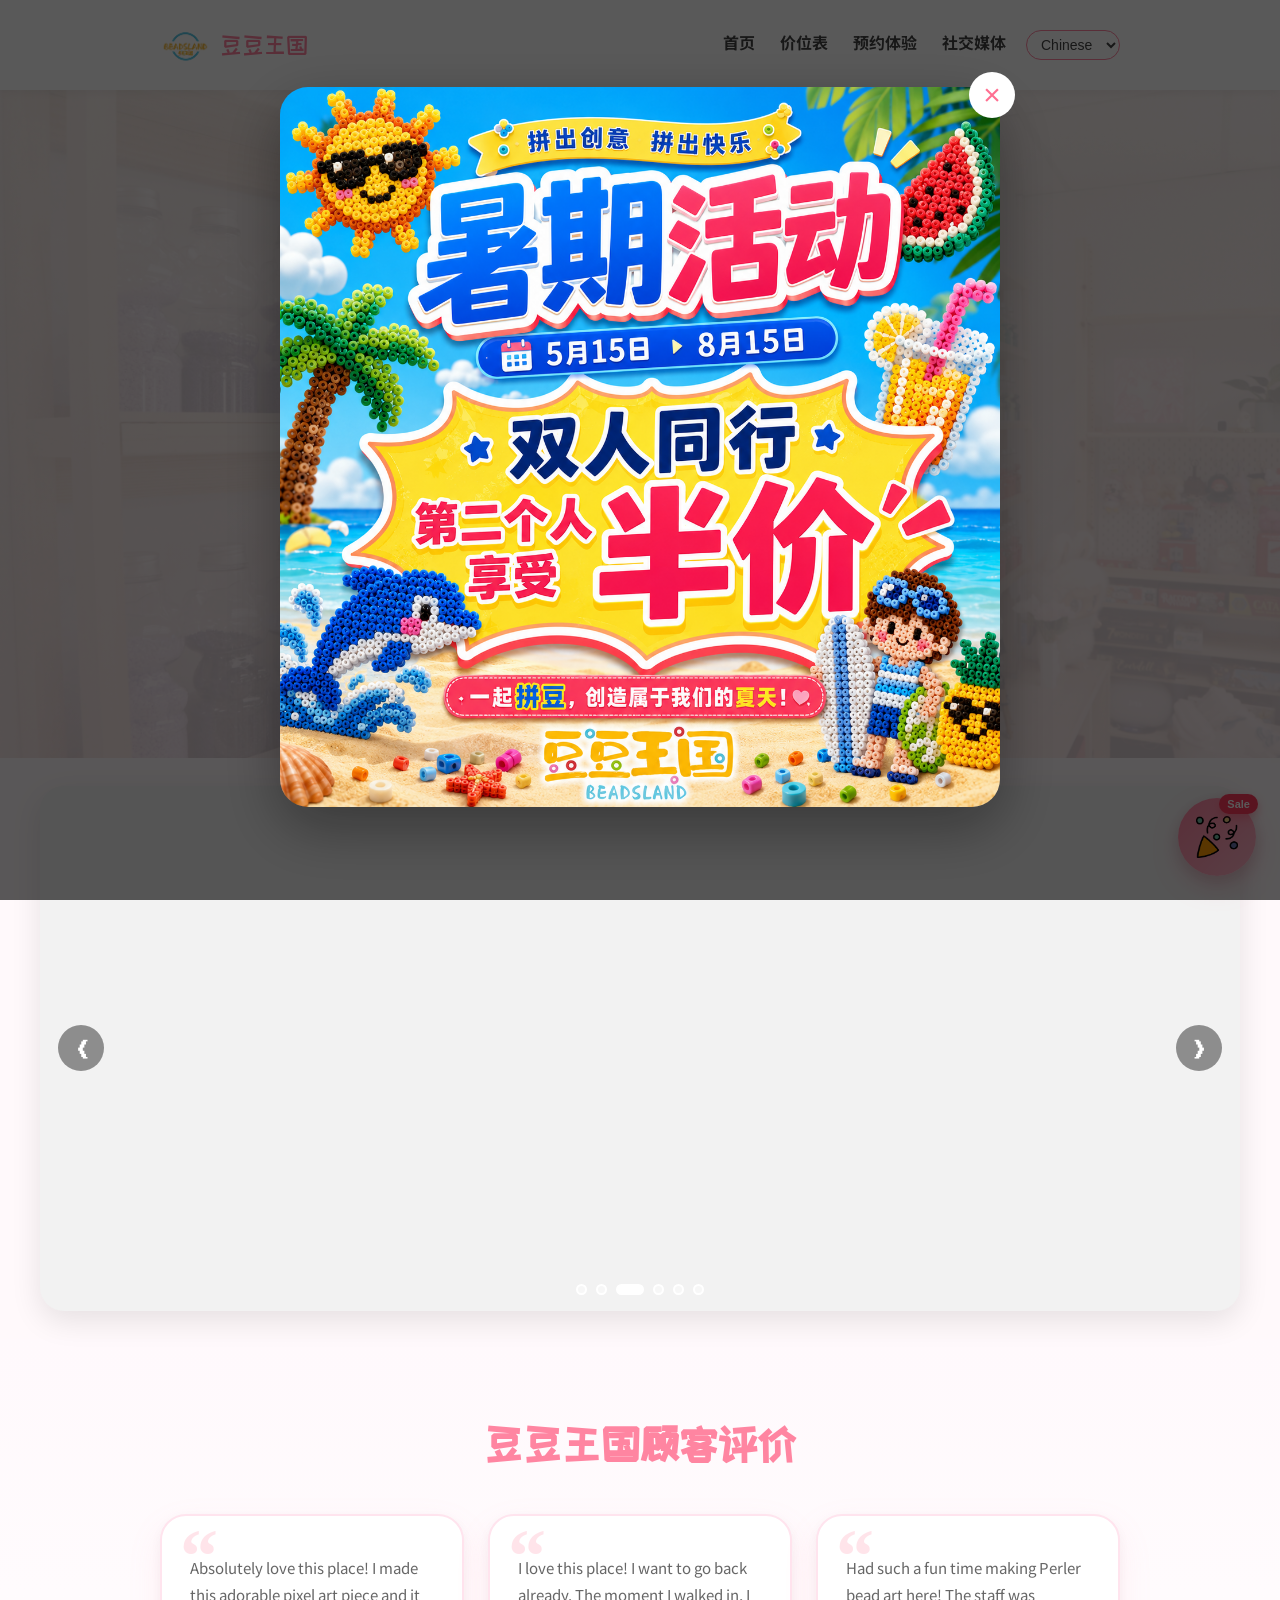
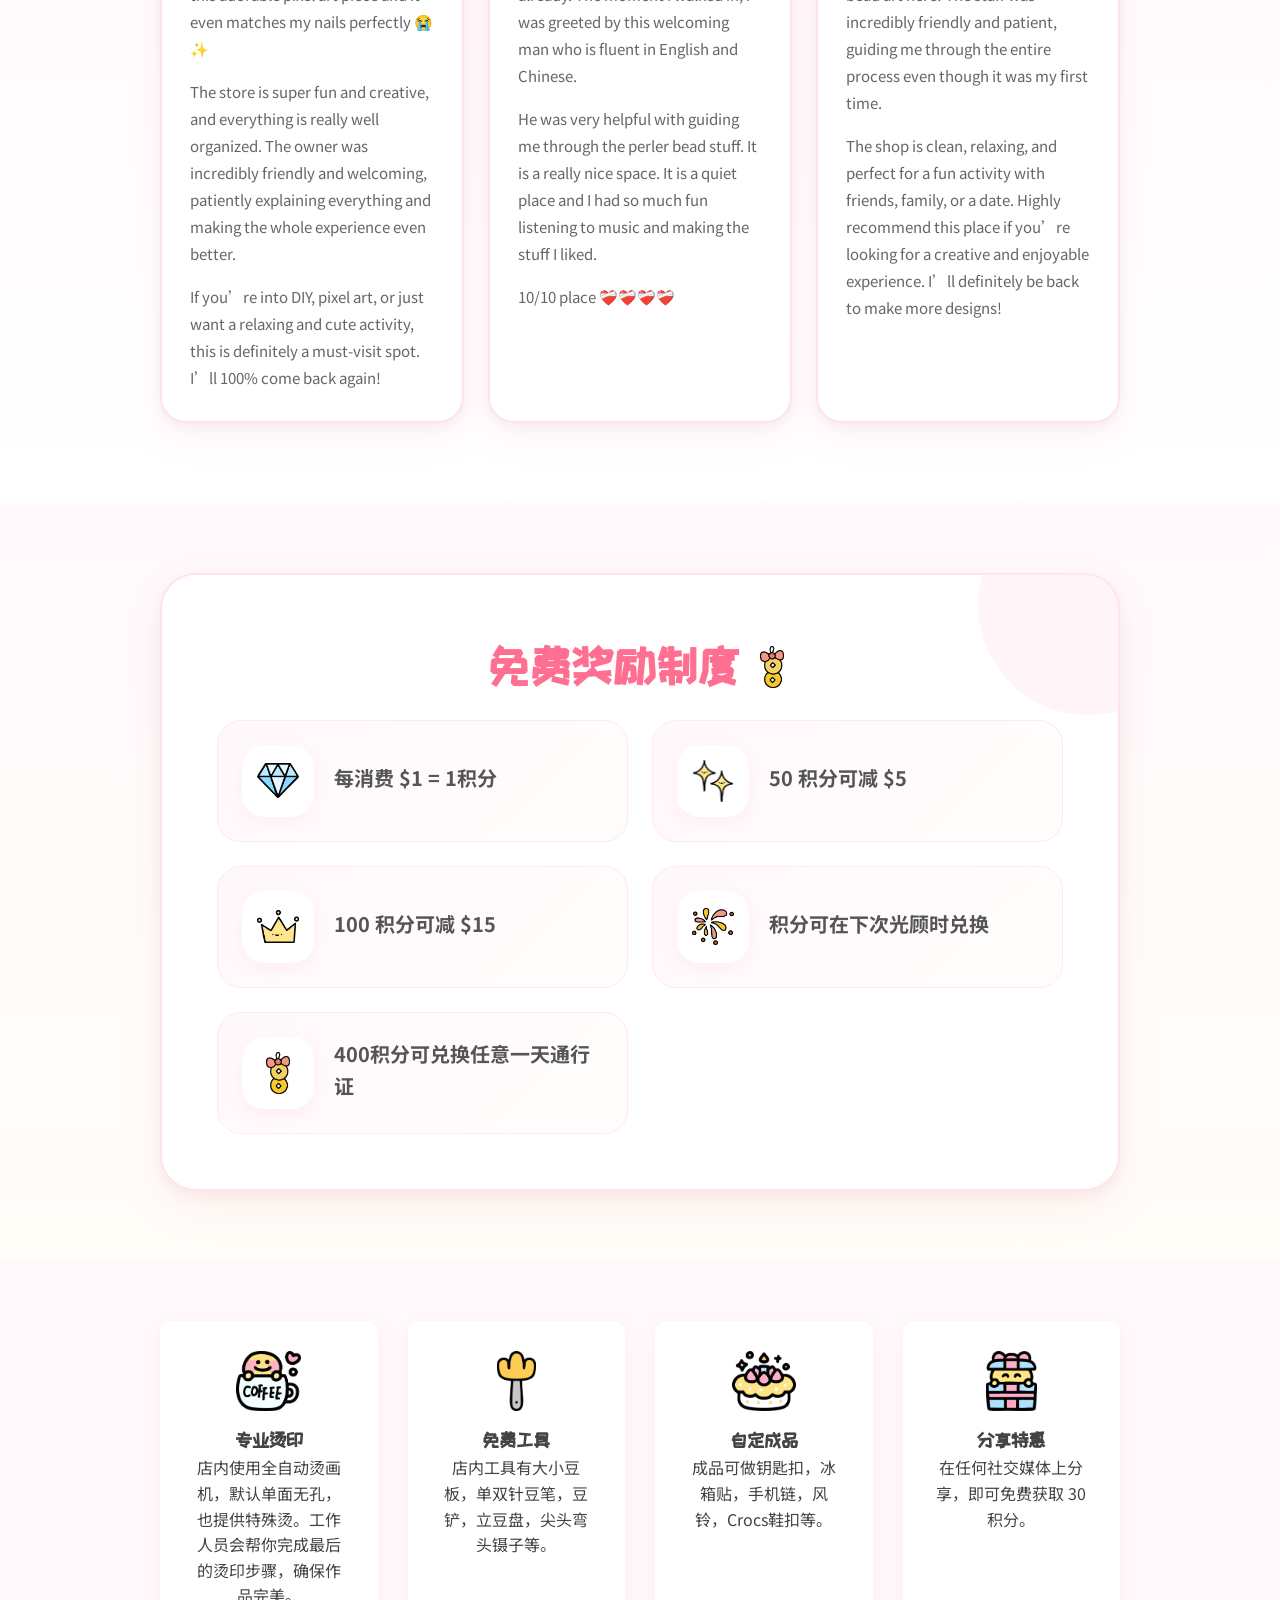
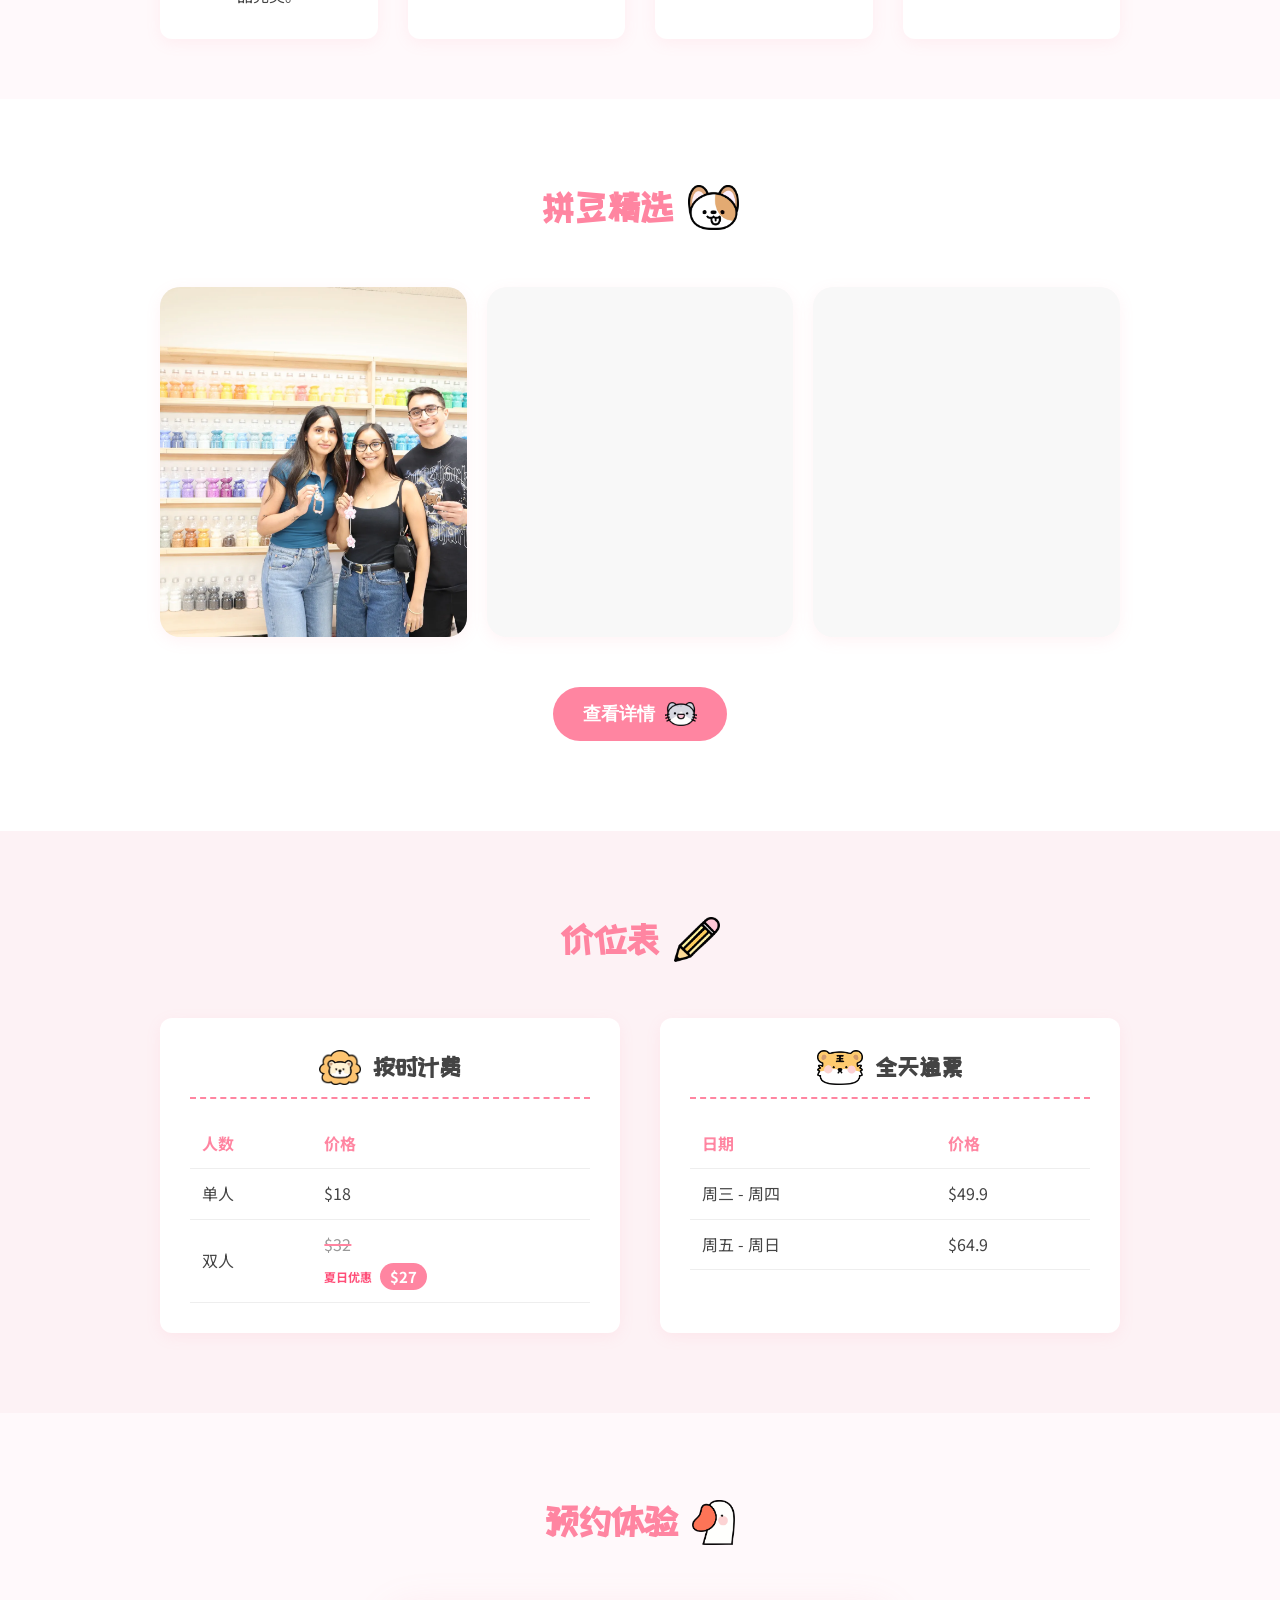
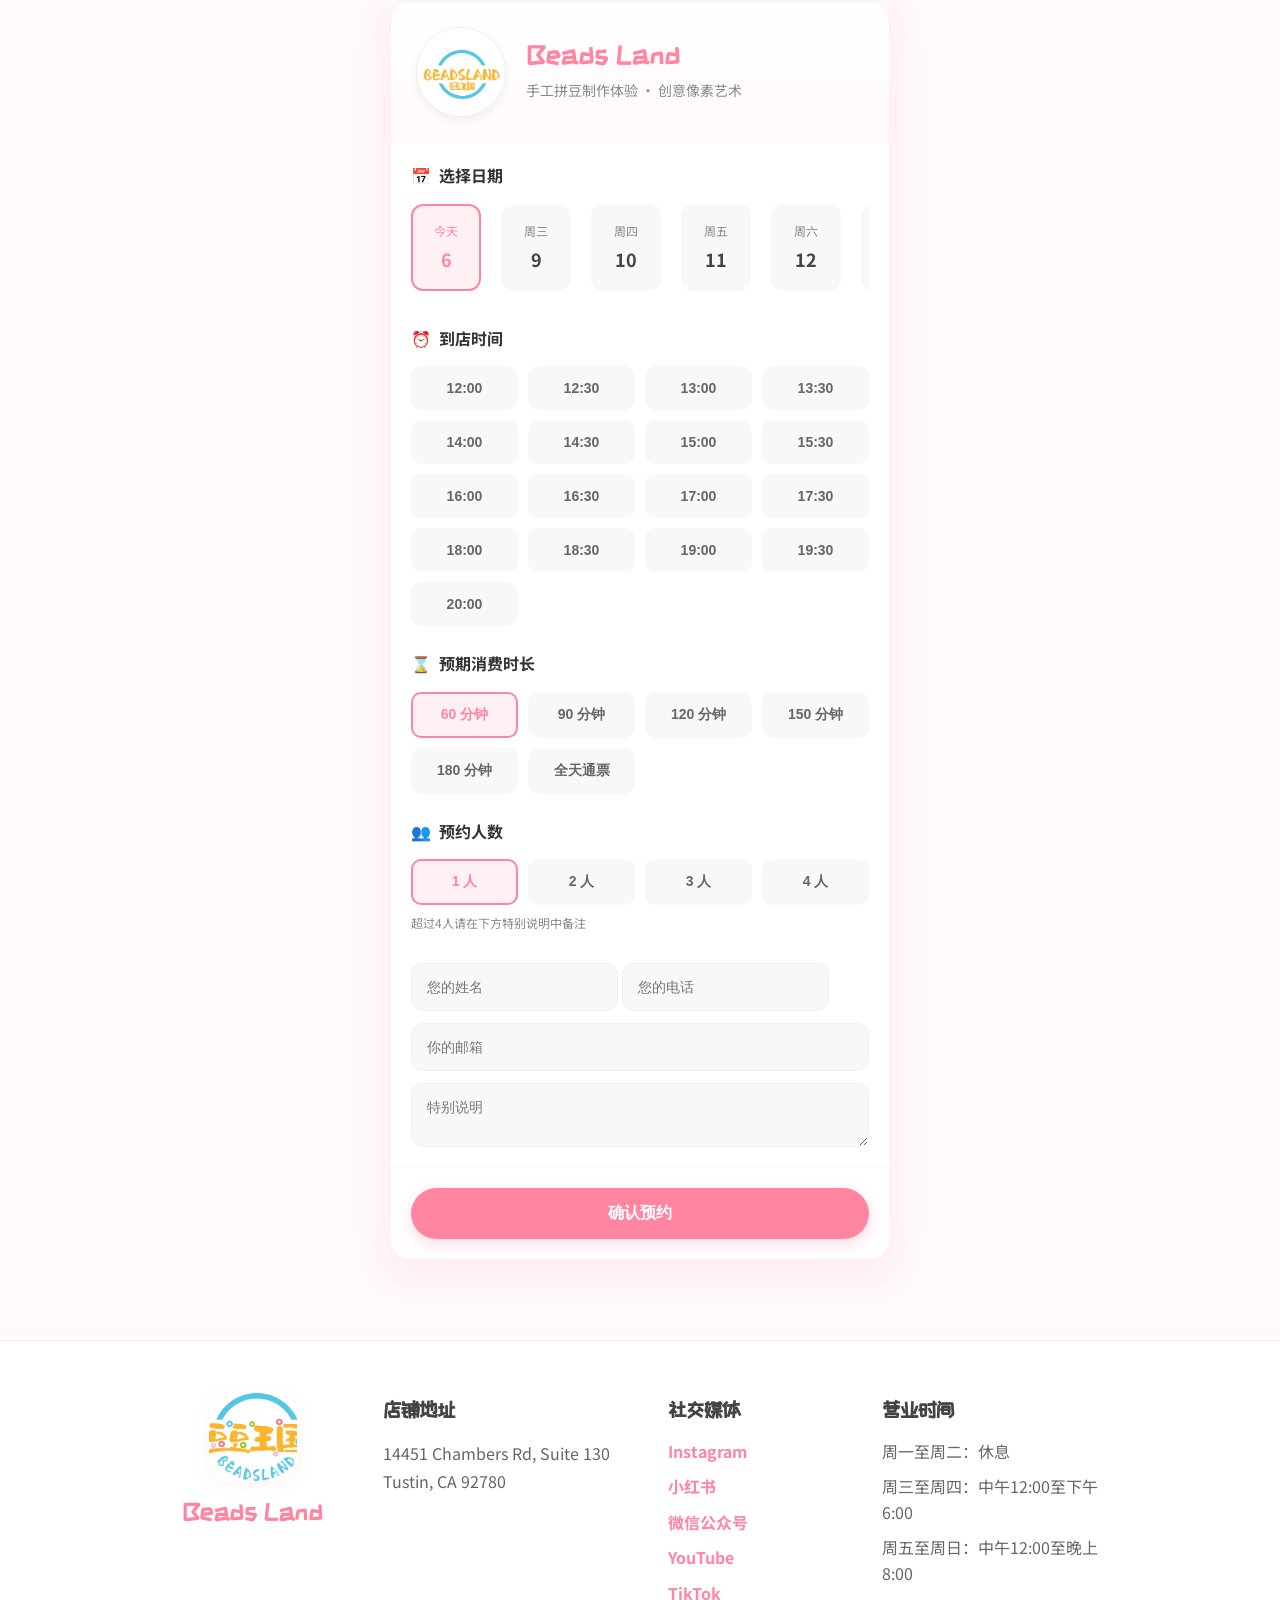
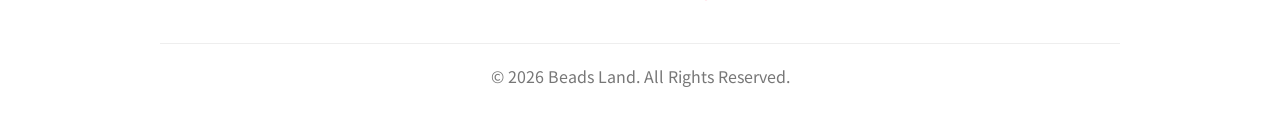
==== index.html @ 34a3309c "Update index.html" ====
<!DOCTYPE html>
<html lang="zh-CN">
<head>
    <meta charset="UTF-8">
    <meta name="viewport" content="width=device-width, initial-scale=1.0">

    <!-- Google tag (gtag.js) -->
    <script async src="https://www.googletagmanager.com/gtag/js?id=AW-18091569661"></script>
    <script>
        window.dataLayer = window.dataLayer || [];

        function gtag() {
            dataLayer.push(arguments);
        }

        gtag('js', new Date());
        gtag('config', 'AW-18091569661');
    </script>

    <title>Beads Land | DIY Bead Workshop</title>

    <link rel="stylesheet" href="style.css">
    <link
        href="https://fonts.googleapis.com/css2?family=ZCOOL+KuaiLe&family=Noto+Sans+SC:wght@400;700&display=swap"
        rel="stylesheet"
    >
</head>
<body>
    <header>
        <div class="container">
            <div class="logo">
                <img src="photos/logo.jpg" alt="Beads Land Logo" class="header-logo">
                <span style="font-family: 'ZCOOL KuaiLe', cursive;" data-i18n="nav_brand">豆豆王国</span>
            </div>
            <nav>
                <ul>
                    <li><a href="#home" data-i18n="nav_home">首页</a></li>
                    <li><a href="#pricing" data-i18n="nav_pricing">价位表</a></li>
                    <li><a href="#booking" data-i18n="nav_booking">预约体验</a></li>
                    <li><a href="#social" data-i18n="nav_social">社交媒体</a></li>
                    <li class="lang-switch">
                        <select id="languageSelect">
                            <option value="zh">Chinese</option>
                            <option value="en">English</option>
                        </select>
                    </li>
                </ul>
            </nav>
        </div>
    </header>

    <section id="home" class="hero">
        <div class="container hero-container">
            <h1 class="hero-title">
                <img src="photos/hero-left.png" alt="Bead" class="hero-deco-img">
                <span data-i18n="hero_title">豆豆王国</span>
                <img src="photos/hero-right.png" alt="Bead" class="hero-deco-img">
            </h1>
            <p class="hero-desc-line">
                <img src="photos/desc-left.png" alt="Bead" class="desc-deco-img">
                <span data-i18n="hero_desc">拼豆工作室</span>
            </p>
            <div class="hero-slogan-line">
                <img src="photos/slogan-left.png" alt="Bead" class="slogan-deco-img">
                <span data-i18n="hero_slogan">一粒粒豆子，组成属于自己的王国</span>
            </div>
            <div class="cta-buttons">
                <a href="#booking" class="btn btn-primary">
                    <span data-i18n="cta_booking">预约体验</span>
                    <img src="photos/btn-booking.png" alt="icon" class="btn-icon">
                </a>
                <a href="#pricing" class="btn btn-secondary">
                    <span data-i18n="cta_pricing">查看价位</span>
                    <img src="photos/btn-pricing.png" alt="icon" class="btn-icon">
                </a>
            </div>
            <div class="hero-icons">
                <img src="photos/sparkle-1.png" alt="sparkle">
                <img src="photos/sparkle-2.png" alt="sparkle">
                <img src="photos/sparkle-3.png" alt="sparkle" style="height: 45px;">
                <img src="photos/sparkle-4.png" alt="sparkle">
                <img src="photos/sparkle-5.png" alt="sparkle">
            </div>
        </div>
    </section>

    <!-- 6张图片轮播区域 -->
    <section class="promo-carousel" aria-label="活动图片轮播">
        <div class="promo-carousel-wrapper">

            <div class="promo-carousel-track">

                <div class="promo-slide active">
                    <img
                        src="photos/banner-1.webp"
                        alt="Beads Land promotion 1"
                        draggable="false"
                    
                        loading="lazy"
                        decoding="async">
                </div>

                <div class="promo-slide">
                    <img
                        src="photos/banner-2.webp"
                        alt="Beads Land promotion 2"
                        draggable="false"
                    
                        loading="lazy"
                        decoding="async">
                </div>

                <div class="promo-slide">
                    <img
                        src="photos/banner-3.jpg"
                        alt="Beads Land promotion 3"
                        draggable="false"
                    
                        loading="lazy"
                        decoding="async">
                </div>

                <div class="promo-slide">
                    <img
                        src="photos/banner-4.jpg"
                        alt="Beads Land promotion 4"
                        draggable="false"
                    
                        loading="lazy"
                        decoding="async">
                </div>

                <div class="promo-slide">
                    <img
                        src="photos/banner-5.jpg"
                        alt="Beads Land promotion 5"
                        draggable="false"
                    
                        loading="lazy"
                        decoding="async">
                </div>

                <div class="promo-slide">
                    <img
                        src="photos/banner-6.jpg"
                        alt="Beads Land promotion 6"
                        draggable="false"
                    
                        loading="lazy"
                        decoding="async">
                </div>

            </div>

            <!-- 上一张 -->
            <button
                type="button"
                class="promo-carousel-btn promo-carousel-prev"
                aria-label="上一张图片"
            >
                &#10094;
            </button>

            <!-- 下一张 -->
            <button
                type="button"
                class="promo-carousel-btn promo-carousel-next"
                aria-label="下一张图片"
            >
                &#10095;
            </button>

            <!-- 圆点由JavaScript自动生成 -->
            <div
                class="promo-carousel-dots"
                aria-label="轮播图导航"
            ></div>

        </div>
    </section>

    <!-- Customer Reviews -->
    <section class="customer-reviews">
        <div class="container">
            <h2 class="reviews-title">
                <span data-i18n="reviews_title">
                    Beads Land Customer Reviews
                </span>
            </h2>

            <div class="reviews-grid">

                <!-- Review 1 -->
                <article class="review-card">
                    <div class="review-quote">“</div>

                    <p>
                        Absolutely love this place! I made this adorable pixel art
                        piece and it even matches my nails perfectly 😭✨
                    </p>

                    <p>
                        The store is super fun and creative, and everything is
                        really well organized. The owner was incredibly friendly
                        and welcoming, patiently explaining everything and making
                        the whole experience even better.
                    </p>

                    <p>
                        If you’re into DIY, pixel art, or just want a relaxing and
                        cute activity, this is definitely a must-visit spot. I’ll
                        100% come back again!
                    </p>
                </article>

                <!-- Review 2 -->
                <article class="review-card">
                    <div class="review-quote">“</div>

                    <p>
                        I love this place! I want to go back already. The moment I
                        walked in, I was greeted by this welcoming man who is fluent
                        in English and Chinese.
                    </p>

                    <p>
                        He was very helpful with guiding me through the perler bead
                        stuff. It is a really nice space. It is a quiet place and I
                        had so much fun listening to music and making the stuff I
                        liked.
                    </p>

                    <p>
                        10/10 place ❤️‍🩹❤️‍🩹❤️‍🩹❤️‍🩹
                    </p>
                </article>

                <!-- Review 3 -->
                <article class="review-card">
                    <div class="review-quote">“</div>

                    <p>
                        Had such a fun time making Perler bead art here! The staff
                        was incredibly friendly and patient, guiding me through the
                        entire process even though it was my first time.
                    </p>


                    <p>
                        The shop is clean, relaxing, and perfect for a fun activity
                        with friends, family, or a date. Highly recommend this place
                        if you’re looking for a creative and enjoyable experience.
                        I’ll definitely be back to make more designs!
                    </p>
                </article>

            </div>
        </div>
    </section>


    <section class="membership-banner">

    <div class="container">

        <div class="membership-box">
            <h2 class="membership-title">
                <span data-i18n="member_title">免费奖励制度
                </span>
                <img
                src="photos/member-icon-5.png"
                alt=""
                class="membership-title-icon"
                >
            </h2>


            <div class="membership-items">

                <div class="membership-item">

                    <div class="membership-icon">
                        <img src="photos/member-icon-1.png" alt="">
                    </div>

                    <div class="membership-content">

                        <div class="membership-main">
                            <span data-i18n="member_rule_1">
                                每消费 $1 = 1积分
                            </span>
                        </div>


                    </div>

                </div>

                <div class="membership-item">

                    <div class="membership-icon">
                        <img src="photos/member-icon-2.png" alt="">
                    </div>

                    <div class="membership-content">

                        <div class="membership-main">
                            <span data-i18n="member_rule_2">
                                50 积分可减 $5
                            </span>
                        </div>


                    </div>

                </div>

                <div class="membership-item">

                    <div class="membership-icon">
                        <img src="photos/member-icon-3.png" alt="">
                    </div>

                    <div class="membership-content">

                        <div class="membership-main">
                            <span data-i18n="member_rule_3">
                                100 积分可减 $15
                            </span>
                        </div>


                    </div>

                </div>

                <div class="membership-item">

                    <div class="membership-icon">
                        <img src="photos/member-icon-4.png" alt="">
                    </div>

                    <div class="membership-content">

                        <div class="membership-main">
                            <span data-i18n="member_rule_4">
                                积分可在下次光顾时兑换
                            </span>
                        </div>


                    </div>

                </div>

                <div class="membership-item">

                    <div class="membership-icon">
                        <img src="photos/member-icon-5.png" alt="">
                    </div>

                    <div class="membership-content">

                        <div class="membership-main">
                            <span data-i18n="member_rule_5">
                                400积分可兑换任意一天通行证
                            </span>
                        </div>


                    </div>

                </div>

            </div>
        </div>

    </div>
    </section>
    <section class="features">
        <div class="container">
            <div class="feature-grid">
                <div class="feature-item">
                    <img src="photos/feat-icon-1.png" alt="Icon" class="icon">
                    <h3 data-i18n="feat1_title">专业烫印</h3>
                    <p data-i18n="feat1_desc">店内使用全自动烫画机，默认单面无孔，也提供特殊烫。工作人员会帮你完成最后的烫印步骤，确保作品完美。</p>
                </div>
                <div class="feature-item">
                    <img src="photos/feat-icon-2.png" alt="Icon" class="icon">
                    <h3 data-i18n="feat2_title">免费工具</h3>
                    <p data-i18n="feat2_desc">店内工具有大小豆板，单双针豆笔，豆铲，立豆盘，尖头弯头镊子等。</p>
                </div>
                <div class="feature-item">
                    <img src="photos/feat-icon-3.png" alt="Icon" class="icon">
                    <h3 data-i18n="feat3_title">自定成品</h3>
                    <p data-i18n="feat3_desc">成品可做钥匙扣，冰箱贴，手机链，风铃，Crocs鞋扣等。</p>
                </div>
                <div class="feature-item">
                    <img src="photos/feat-icon-4.png" alt="Icon" class="icon">
                    <h3 data-i18n="feat4_title">分享特惠</h3>
                    <p data-i18n="feat4_desc">在任何社交媒体上分享，即可免费获取 30 积分。</p>
                </div>

            </div>
        </div>
    </section>

    <section id="highlights" class="highlights">
        <div class="container">
            <h2 class="section-title">
                <span data-i18n="highlights_title">拼豆精选</span>
                <img src="photos/high-title.png" alt="Highlight" class="title-icon">
            </h2>
            <div class="highlight-grid">
                <div class="highlight-item">
                    <img src="photos/show_24.webp" alt="Highlight 2"
                        loading="lazy"
                        decoding="async">
                </div>
                <div class="highlight-item">
                    <img src="photos/show_25.jpg" alt="Highlight 3"
                        loading="lazy"
                        decoding="async">
                </div>
                <div class="highlight-item">
                    <img src="photos/show_26.jpg" alt="Highlight 4"
                        loading="lazy"
                        decoding="async">
                </div>
            </div>
            <div class="highlights-cta">
                <button type="button" id="openGalleryBtn" class="btn btn-primary">
                    <span data-i18n="btn_view_details">查看详情</span>
                    <img src="photos/view-details.png" alt="icon" class="btn-icon">
                </button>
            </div>
        </div>
    </section>

    <!-- Gallery Modal -->
    <div id="galleryModal" class="modal hidden">
        <div class="modal-content gallery-content">
            <span class="close-gallery">&times;</span>
            <div class="gallery-container">
                <button class="gallery-nav prev">&lt;</button>
                <img id="galleryImg" src="" alt="Gallery Image">
                <button class="gallery-nav next">&gt;</button>
            </div>
            <div class="gallery-counter">1 / 10</div>
        </div>
    </div>

    <section id="pricing" class="pricing">
        <div class="container">
            <h2 class="section-title">
                <span data-i18n="pricing_title">价位表</span>
                <img src="photos/price-title.png" alt="Pricing" class="title-icon">
            </h2>
            <div class="price-tables">
                <div class="price-card">
                    <div class="card-header">
                        <img src="photos/hourly-icon.png" alt="Hourly" class="card-title-icon">
                        <h3 data-i18n="hourly_pricing">按时计费</h3>
                    </div>
                    <table>
                        <thead>
                            <tr>
                                <th data-i18n="th_people">人数</th>
                                <th data-i18n="th_price">价格</th>
                            </tr>
                        </thead>
                        <tbody>
                            <tr>
                                <td data-i18n="td_solo_label">单人</td>
                                <td>$18</td>
                            </tr>
                            <tr>
                                <td data-i18n="td_duo_label">双人</td>

                                <td class="duo-price-cell">
                                    <span class="old-price">$32</span>

                                    <div class="summer-discount-row">
                                        <span
                                            class="summer-discount-label"
                                            data-i18n="summer_discount_label"
                                        >
                                            夏日优惠
                                        </span>

                                        <span class="summer-discount-price">
                                            $27
                                        </span>
                                    </div>
                                </td>
                            </tr>
                        </tbody>
                    </table>
                </div>
                <div class="price-card">
                    <div class="card-header">
                        <img src="photos/daypass-icon.png" alt="Day Pass" class="card-title-icon">
                        <h3 data-i18n="daypass_pricing">全天通票</h3>
                    </div>
                    <table>
                        <thead>
                            <tr>
                                <th data-i18n="th_date">日期</th>
                                <th data-i18n="th_price">价格</th>
                            </tr>
                        </thead>
                        <tbody>
                            <tr>
                                <td data-i18n="td_wed_thu">周三 - 周四</td>
                                <td>$49.9</td>
                            </tr>
                            <tr>
                                <td data-i18n="td_fri_sun">周五 - 周日</td>
                                <td>$64.9</td>
                            </tr>
                        </tbody>
                    </table>
                </div>
            </div>
        </div>
    </section>

    <section id="booking" class="booking">
        <div class="container">
            <h2 class="section-title">
                <span data-i18n="booking_title">预约体验</span>
                <img src="photos/booking-title.png" alt="Booking" class="title-icon">
            </h2>
            <div class="booking-app">
                <div class="booking-header">
                    <div class="studio-mini-card">
                        <img src="photos/logo.jpg" alt="Studio" class="studio-thumb">
                        <div class="studio-info">
                            <h3 data-i18n="footer_name">Beads Land</h3>
                            <p data-i18n="studio_location">手工拼豆制作体验 · 创意像素艺术</p>
                        </div>
                    </div>
                </div>

                <div class="booking-body">
                    <!-- Date Selector -->
                    <div class="section-label"><span class="icon">📅</span> <span data-i18n="label_date_select">选择日期</span></div>
                    <div class="date-scroll-wrapper">
                        <div id="dateList" class="date-list">
                            <!-- Populated by JS -->
                        </div>
                    </div>

                    <!-- Arrival Time -->
                    <div class="section-label"><span class="icon">⏰</span> <span data-i18n="label_time_select">到店时间</span></div>
                    <div id="timeGrid" class="grid-selector time-grid">
                        <!-- Populated by JS -->
                    </div>

                    <!-- Duration -->
                    <div class="section-label"><span class="icon">⌛</span> <span data-i18n="label_duration_select">预期消费时长</span></div>
                    <div id="durationGrid" class="grid-selector duration-grid">
                        <button type="button" class="grid-btn active" data-value="1">60 <span data-i18n="unit_min">分钟</span></button>
                        <button type="button" class="grid-btn" data-value="1.5">90 <span data-i18n="unit_min">分钟</span></button>
                        <button type="button" class="grid-btn" data-value="2">120 <span data-i18n="unit_min">分钟</span></button>
			<button type="button" class="grid-btn" data-value="2.5">150 <span data-i18n="unit_min">分钟</span></button>
                        <button type="button" class="grid-btn" data-value="3">180 <span data-i18n="unit_min">分钟</span></button>
                        <button type="button" class="grid-btn" data-value="all-day" data-i18n="opt_daypass">全天通票</button>
                    </div>

                    <!-- People -->
                    <div class="section-label"><span class="icon">👥</span> <span data-i18n="label_people_select">预约人数</span></div>
                    <div id="peopleGrid" class="grid-selector people-grid">
                        <button type="button" class="grid-btn active" data-value="1">1 <span data-i18n="unit_person">人</span></button>
                        <button type="button" class="grid-btn" data-value="2">2 <span data-i18n="unit_person">人</span></button>
                        <button type="button" class="grid-btn" data-value="3">3 <span data-i18n="unit_person">人</span></button>
                        <button type="button" class="grid-btn" data-value="4">4 <span data-i18n="unit_person">人</span></button>
                    </div>
                    <p class="section-note" data-i18n="people_note">超过4人请在下方特别说明中备注</p>

                    <!-- Personal Info -->
                    <div class="personal-info-form">
                        <div class="form-row">
                            <input type="text" id="name" placeholder="您的姓名" required data-i18n-placeholder="placeholder_name">
                            <input type="tel" id="phone" placeholder="您的电话" required data-i18n-placeholder="placeholder_phone">
                        </div>
                        <input type="email" id="email" placeholder="你的邮箱" required data-i18n-placeholder="placeholder_email">
                        <textarea id="notes" rows="2" placeholder="特别说明" data-i18n-placeholder="placeholder_notes"></textarea>
                    </div>
                </div>

                <div class="booking-footer">
                    <button type="button" id="confirmBookingBtn" class="btn btn-submit" data-i18n="btn_confirm">确认预约</button>
                </div>
            </div>

            <div id="successMessage" class="success-message hidden">
                <h3 data-i18n="success_title">✓ 预约已提交！</h3>
                <p data-i18n="success_desc">我们已收到您的预约请求，系统将自动同步至工作室日历。请检查您的邮箱获取确认通知。</p>
            </div>
            <div id="errorMessage" class="error-message hidden">
                <h3 data-i18n="error_title">⚠️ 提交失败</h3>
                <p data-i18n="error_desc">抱歉，预约提交时出现问题。请稍后再试或通过社交媒体联系我们。</p>
            </div>
        </div>
    </section>
<footer id="social" class="site-footer">
        <div class="container">
            <div class="footer-grid">
                <section class="footer-column footer-brand" aria-label="Beads Land">
                    <img src="photos/logo.png" alt="Beads Land Logo" class="footer-logo">
                    <h3 class="footer-brand-name">Beads Land</h3>
                </section>

                <section class="footer-column">
                    <h3 class="footer-title" data-i18n="footer_location_title">Our Location</h3>
                    <address class="footer-address">
                        14451 Chambers Rd, Suite 130<br>
                        Tustin, CA 92780
                    </address>
                </section>

                <section class="footer-column">
                    <h3 class="footer-title" data-i18n="footer_social_title">Social Media</h3>
                    <div class="footer-links">
                        <a
                            href="https://www.instagram.com/oc.beadsland/"
                            target="_blank"
                            rel="noopener noreferrer"
                            class="social-icon"
                        >
                            Instagram
                        </a>

                        <a
                            href="https://xhslink.com/m/30sBJLCk9o3"
                            target="_blank"
                            rel="noopener noreferrer"
                            class="social-icon"
                            data-i18n="social_xhs"
                        >
                            RedNote
                        </a>

                        <a
                            href="javascript:void(0)"
                            id="wechatLink"
                            class="social-icon"
                            data-i18n="social_wechat"
                        >
                            WeChat
                        </a>

                        <a
                            href="https://www.youtube.com/channel/UCcvcJGn2DflI9YW__K87wWA"
                            target="_blank"
                            rel="noopener noreferrer"
                            class="social-icon"
                        >
                            YouTube
                        </a>

                        <a
                            href="https://www.tiktok.com/@oc.beadsland"
                            target="_blank"
                            rel="noopener noreferrer"
                            class="social-icon"
                        >
                            TikTok
                        </a>
                    </div>
                </section>

                <section class="footer-column">
                    <h3 class="footer-title" data-i18n="footer_hours_title">Opening Hours</h3>
                    <div class="footer-hours">
                        <p data-i18n="footer_hours_mon_tue">Monday – Tuesday: Closed</p>
                        <p data-i18n="footer_hours_wed_thu">Wednesday – Thursday: 12:00 PM – 6:00 PM</p>
                        <p data-i18n="footer_hours_fri_sun">Friday – Sunday: 12:00 PM – 8:00 PM</p>
                    </div>
                </section>
            </div>

            <div class="footer-bottom">
                <p>&copy; 2026 <span data-i18n="footer_name">Beads Land</span>. All Rights Reserved.</p>
            </div>
        </div>
    </footer>

    <!-- WeChat QR Code Modal -->
    <div id="wechatModal" class="modal hidden">
        <div class="modal-content">
            <span class="close-modal">&times;</span>
            <img src="photos/wechat-qr.png" alt="WeChat QR Code" class="qr-code-img">
            <p data-i18n="wechat_scan_tip">扫一扫，关注我们的微信公众号</p>
        </div>
    </div>

        <!-- Summer Popup -->

    <div id="summerPopup" class="summer-popup hidden">

        <div class="summer-popup-content">

            <button id="closeSummerPopup" class="summer-popup-close">
                ×
            </button>

            <img
                id="summerPopupImage"
                src="photos/summer-cn.webp"
                alt="Summer Event"
                class="summer-popup-img"
            
                        decoding="async">

        </div>

    </div>

    <button
        id="floatingSummerBtn"
        class="floating-summer-btn"
    >

        <span class="summer-badge">
            Sale
        </span>

        <img
            src="photos/member-icon-6.png"
            alt="Summer Event"
        >

    </button>
    <script src="script.js"></script>
    <script defer src="/_vercel/insights/script.js"></script>
</body>
</html>
---- style.css ----
:root {
    --primary-color: #ff85a1;
    --secondary-color: #ffcc33;
    --bg-color: #fff9fb;
    --text-color: #444;
    --border-radius: 12px;
    --box-shadow: 0 4px 15px rgba(255, 133, 161, 0.1);
    --btn-active: #ff85a1;
    --btn-inactive: #f8f8f8;
}

* {
    margin: 0;
    padding: 0;
    box-sizing: border-box;
}

html, body {
    width: 100%;
    overflow-x: hidden;
}

body {
    font-family: 'Noto Sans SC', sans-serif;
    background-color: var(--bg-color);
    color: var(--text-color);
    line-height: 1.6;
}

h1, h2, h3, .logo {
    font-family: 'ZCOOL KuaiLe', cursive;
}

.container {
    max-width: 1000px;
    margin: 0 auto;
    padding: 0 20px;
}

/* Header */
header {
    background: white;
    padding: 20px 0;
    box-shadow: 0 2px 10px rgba(0,0,0,0.05);
    position: sticky;
    top: 0;
    z-index: 1000;
}

header .container {
    display: flex;
    justify-content: space-between;
    align-items: center;
}

.logo {
    font-size: 24px;
    color: var(--primary-color);
    display: flex;
    align-items: center;
    gap: 10px;
}

.header-logo {
    height: 50px;
    width: auto;
    object-fit: contain;
}

nav ul {
    display: flex;
    list-style: none;
}

nav ul li {
    margin-left: 25px;
}

nav ul li a {
    text-decoration: none;
    color: var(--text-color);
    font-weight: bold;
    transition: color 0.3s;
}

nav ul li a:hover {
    color: var(--primary-color);
}

.lang-switch {
    margin-left: 20px;
}

#languageSelect {
    padding: 5px 10px;
    border-radius: 20px;
    border: 1px solid var(--primary-color);
    background: white;
    font-size: 14px;
    cursor: pointer;
    color: var(--text-color);
    outline: none;
    width: auto;
}

#languageSelect:hover {
    background: #fff0f3;
}

/* Hero Section */
.hero {
    padding: 120px 0;
    text-align: center;
    background: linear-gradient(rgba(255, 249, 251, 0.85), rgba(255, 238, 242, 0.85)), 
                url('photos/indoor_1.jpg');
    background-size: cover;
    background-position: center;
    background-attachment: fixed;
}

.hero h1 {
    font-size: 64px;
    margin-bottom: 15px;
    color: var(--primary-color);
    text-shadow: 1px 1px 2px white;
    display: flex;
    align-items: center;
    justify-content: center;
    gap: 20px;
}

.hero-deco-img {
    height: 70px;
    width: auto;
    object-fit: contain;
}

.hero p {
    font-size: 32px;
    margin-bottom: 15px;
    max-width: 800px;
    margin-left: auto;
    margin-right: auto;
    font-weight: bold;
    text-shadow: 1px 1px 2px white;
    display: flex;
    align-items: center;
    justify-content: center;
    gap: 15px;
}

.hero-slogan-line {
    font-size: 22px;
    color: #666;
    font-style: italic;
    margin-bottom: 45px;
    text-shadow: 1px 1px 1px white;
    display: flex;
    align-items: center;
    justify-content: center;
    gap: 12px;
}

.desc-deco-img {
    height: 40px;
    width: auto;
    object-fit: contain;
}

.slogan-deco-img {
    height: 30px;
    width: auto;
    object-fit: contain;
}

.btn {
    display: inline-flex;
    align-items: center;
    justify-content: center;
    gap: 10px;
    padding: 15px 30px;
    margin: 10px;
    border-radius: 50px;
    text-decoration: none;
    font-weight: bold;
    font-size: 18px;
    transition: transform 0.2s;
    border: none;
    cursor: pointer;
}

.btn-icon {
    height: 24px;
    width: auto;
    object-fit: contain;
}

.btn-primary {
    background-color: var(--primary-color);
    color: white;
}

.btn-secondary {
    background-color: var(--secondary-color);
    color: #444;
}

.btn:hover {
    transform: scale(1.05);
}

.hero-icons {
    margin-top: 40px;
    display: flex;
    justify-content: center;
    align-items: center;
    gap: 20px;
}

.hero-icons img {
    height: 35px;
    width: auto;
    object-fit: contain;
}

/* Features */
.features {
    padding: 60px 0;
}

.feature-grid {
    display: grid;
    grid-template-columns: repeat(auto-fit, minmax(200px, 1fr));
    gap: 30px;
}

.feature-item {
    background: white;
    padding: 30px;
    border-radius: var(--border-radius);
    text-align: center;
    box-shadow: var(--box-shadow);
}

.feature-item .icon {
    height: 60px;
    width: auto;
    display: block;
    margin: 0 auto 15px;
    object-fit: contain;
}

/* Highlights Section */
.highlights {
    padding: 80px 0;
    background: white;
}

.highlight-grid {
    display: grid;
    grid-template-columns: repeat(3, 1fr);
    gap: 20px;
    margin-bottom: 40px;
}

.highlight-item {
    border-radius: 20px;
    overflow: hidden;
    box-shadow: var(--box-shadow);
    transition: transform 0.3s;
    background: #f8f8f8;
}

.highlight-item:hover {
    transform: scale(1.05);
}

.highlight-item img {
    width: 100%;
    height: 350px;
    object-fit: cover;
    display: block;
}

/* Gallery Modal specific styles */
.gallery-content {
    width: auto;
    max-width: 90%;
    background: transparent;
    padding: 0;
}

.gallery-container {
    position: relative;
    display: flex;
    align-items: center;
    justify-content: center;
}

#galleryImg {
    max-height: 80vh;
    max-width: 100%;
    border-radius: 12px;
    box-shadow: 0 10px 30px rgba(0,0,0,0.5);
}

.gallery-nav {
    position: absolute;
    top: 50%;
    transform: translateY(-50%);
    background: rgba(255, 255, 255, 0.8);
    border: none;
    width: 50px;
    height: 50px;
    border-radius: 50%;
    cursor: pointer;
    font-size: 24px;
    font-weight: bold;
    color: var(--primary-color);
    transition: all 0.2s;
}

.gallery-nav:hover {
    background: white;
    transform: translateY(-50%) scale(1.1);
}

.gallery-nav.prev { left: -70px; }
.gallery-nav.next { right: -70px; }

.gallery-counter {
    color: white;
    margin-top: 15px;
    font-weight: bold;
}

.close-gallery {
    position: absolute;
    right: -60px;
    top: -40px;
    color: white;
    font-size: 40px;
    cursor: pointer;
}

@media (max-width: 900px) {
    .highlight-grid {
        grid-template-columns: repeat(1, 1fr);
    }
    .gallery-nav.prev { left: 10px; }
    .gallery-nav.next { right: 10px; }
    .close-gallery { right: 10px; top: -50px; }
}

.highlights-cta {
    text-align: center;
}

/* Pricing */
.pricing {
    padding: 80px 0;
    background: #fdf2f5;
}

.section-title {
    text-align: center;
    font-size: 36px;
    margin-bottom: 50px;
    color: var(--primary-color);
    display: flex;
    align-items: center;
    justify-content: center;
    gap: 15px;
}

.title-icon {
    height: 45px;
    width: auto;
    object-fit: contain;
}

.price-tables {
    display: grid;
    grid-template-columns: repeat(auto-fit, minmax(350px, 1fr));
    gap: 40px;
}

.price-card {
    background: white;
    padding: 30px;
    border-radius: var(--border-radius);
    box-shadow: var(--box-shadow);
}

.price-card .card-header {
    display: flex;
    align-items: center;
    justify-content: center;
    gap: 12px;
    margin-bottom: 20px;
    border-bottom: 2px dashed var(--primary-color);
    padding-bottom: 10px;
}

.card-title-icon {
    height: 35px;
    width: auto;
    object-fit: contain;
}

.price-card h3 {
    margin-bottom: 0;
    font-size: 24px;
}

table {
    width: 100%;
    border-collapse: collapse;
}

th, td {
    padding: 12px;
    text-align: left;
    border-bottom: 1px solid #eee;
}

th {
    color: var(--primary-color);
}

/* Booking App Styling */
.booking {
    padding: 80px 0;
}

.booking-app {
    background: white;
    border-radius: 20px;
    box-shadow: 0 10px 40px rgba(255, 133, 161, 0.15);
    max-width: 500px;
    margin: 0 auto;
    overflow: hidden;
    border: 1px solid #ffeef2;
}

.booking-header {
    background: linear-gradient(to bottom, #fff, #fff9fb);
    padding: 25px;
    border-bottom: 1px solid #f8f8f8;
}

.studio-mini-card {
    display: flex;
    gap: 20px;
    align-items: center;
}

.studio-thumb {
    width: 90px;
    height: 90px;
    border-radius: 50%;
    object-fit: contain;
    background: white;
    box-shadow: 0 4px 10px rgba(0,0,0,0.05);
    border: 1px solid #eee;
}

.studio-info h3 {
    font-size: 26px;
    color: var(--primary-color);
    margin-bottom: 2px;
}

.studio-info p {
    font-size: 14px;
    color: #888;
    margin-bottom: 8px;
}

.price-tag {
    font-size: 20px;
    font-weight: bold;
    color: var(--primary-color);
}

.price-tag small {
    font-size: 14px;
    color: #999;
}

.booking-body {
    padding: 20px;
    background-color: white;
}

.section-label {
    display: flex;
    align-items: center;
    gap: 8px;
    font-weight: bold;
    font-size: 16px;
    margin-bottom: 15px;
    margin-top: 25px;
    color: #333;
}

.section-label:first-child {
    margin-top: 0;
}

.section-note {
    font-size: 12px;
    color: #888;
    margin-top: 8px;
    margin-bottom: 5px;
}

/* Horizontal Date Scroll */
.date-scroll-wrapper {
    overflow-x: auto;
    padding-bottom: 10px;
    scrollbar-width: none; /* Firefox */
    cursor: grab;
    -webkit-overflow-scrolling: touch; /* smooth touch scroll */
    user-select: none; /* prevent text selection while dragging */
}

.date-scroll-wrapper.active-drag {
    cursor: grabbing;
    background: rgba(255, 133, 161, 0.02);
}

.date-scroll-wrapper::-webkit-scrollbar {
    display: none; /* Chrome/Safari */
}

.date-list {
    display: flex;
    gap: 20px;
    width: max-content;
    padding-right: 20px; /* offset for scrolling */
}

.date-card {
    flex: 0 0 70px;
    background-color: #f8f8f8;
    border-radius: 12px;
    padding: 15px 10px;
    text-align: center;
    cursor: pointer;
    transition: all 0.2s;
    border: 2px solid transparent;
}

.date-card .day-name {
    font-size: 12px;
    color: #888;
    margin-bottom: 5px;
}

.date-card .date-num {
    font-size: 18px;
    font-weight: bold;
    color: #444;
}

.date-card.active {
    background-color: #fff0f3;
    border-color: var(--primary-color);
}

.date-card.active .date-num {
    color: var(--primary-color);
}

.date-card.active .day-name {
    color: var(--primary-color);
}

/* Grid Selector (Time, Duration, People) */
.grid-selector {
    display: grid;
    grid-template-columns: repeat(4, 1fr);
    gap: 10px;
}

.grid-btn {
    background-color: #f8f8f8;
    border: 2px solid transparent;
    border-radius: 10px;
    padding: 12px 5px;
    text-align: center;
    cursor: pointer;
    font-size: 14px;
    font-weight: bold;
    color: #666;
    transition: all 0.2s;
}

.grid-btn:hover:not(:disabled) {
    background-color: #eee;
}

.grid-btn.active {
    background-color: #fff0f3;
    border-color: var(--primary-color);
    color: var(--primary-color);
}

.grid-btn:disabled {
    background-color: #f0f0f0;
    color: #ccc;
    cursor: not-allowed;
    text-decoration: line-through;
}

/* Personal Info Form */
.personal-info-form {
    margin-top: 30px;
    display: flex;
    flex-direction: column;
    gap: 12px;
}

.personal-info-form input, 
.personal-info-form textarea {
    background-color: #f8f8f8;
    border: 1px solid #f0f0f0;
    padding: 15px;
    border-radius: 12px;
    font-size: 14px;
}

.personal-info-form input:focus, 
.personal-info-form textarea:focus {
    background-color: white;
    border-color: #ffc2d1;
    outline: none;
}

/* Booking Footer */
.booking-footer {
    padding: 20px;
    background-color: white;
    border-top: 1px solid #f8f8f8;
    display: flex;
    justify-content: center;
    align-items: center;
}

.btn-submit {
    flex: 0 0 100%;
    background-color: var(--primary-color);
    color: white;
    border: none;
    padding: 15px;
    border-radius: 50px;
    font-size: 16px;
    font-weight: bold;
    cursor: pointer;
    transition: all 0.3s;
    box-shadow: 0 5px 15px rgba(255, 133, 161, 0.3);
    margin: 0;
}

.btn-submit:hover:not(:disabled) {
    transform: translateY(-2px);
    background-color: #ff6b8e;
}

.btn-submit:disabled {
    background-color: #ccc;
    box-shadow: none;
    cursor: not-allowed;
}

.hidden {
    display: none !important;
}

.success-message, .error-message {
    text-align: center;
    padding: 40px;
    border-radius: var(--border-radius);
    max-width: 500px;
    margin: 20px auto;
}

/* Footer */
footer {
    background: white;
    padding: 40px 0;
    text-align: center;
    border-top: 1px solid #eee;
}

.social-links {
    margin-bottom: 20px;
}

.social-icon {
    display: inline-block;
    margin: 0 15px;
    color: var(--primary-color);
    text-decoration: none;
    font-weight: bold;
}

/* Modal */
.modal {
    position: fixed;
    z-index: 2000;
    left: 0;
    top: 0;
    width: 100%;
    height: 100%;
    background-color: rgba(0,0,0,0.6);
    display: flex;
    justify-content: center;
    align-items: center;
}

.modal-content {
    background-color: white;
    padding: 30px;
    border-radius: 20px;
    position: relative;
    text-align: center;
    max-width: 90%;
    width: 350px;
}

.close-modal {
    position: absolute;
    right: 15px;
    top: 10px;
    font-size: 28px;
    cursor: pointer;
    color: #aaa;
}

.qr-code-img {
    width: 280px;
    height: 280px;
    border-radius: 8px;
    margin-bottom: 15px;
    object-fit: contain;
}

@media (max-width: 500px) {
    .booking-app {
        border-radius: 0;
        border: none;
    }
    .grid-selector {
        grid-template-columns: repeat(4, 1fr);
    }
}

/* Membership Section */

.membership-banner {
    padding: 70px 20px;
    background: linear-gradient(
        180deg,
        #fff9fc,
        #fffdf8
    );
}
.membership-title {
    display: flex;
    justify-content: center;
    align-items: center;
    gap: 12px;
    text-align: center;
}

.membership-title-icon {
    width: 42px;
    height: 42px;
    object-fit: contain;
}
.membership-box {
    max-width: 1050px;
    margin: 0 auto;
    background: white;
    border-radius: 36px;
    padding: 55px;
    position: relative;
    overflow: hidden;
    box-shadow:
        0 15px 40px rgba(255,133,161,0.12),
        0 5px 15px rgba(0,0,0,0.04);
    border: 2px solid #ffe4ee;
}

.membership-box::before {
    content: '';
    position: absolute;
    top: -80px;
    right: -80px;
    width: 220px;
    height: 220px;
    background: rgba(255,133,161,0.08);
    border-radius: 50%;
}

.membership-header {
    text-align: center;
    margin-bottom: 45px;
    position: relative;
    z-index: 2;
}

.membership-badge {
    display: inline-block;
    background: linear-gradient(
        90deg,
        #ff85a1,
        #ffb3c6
    );
    color: white;
    padding: 10px 22px;
    border-radius: 999px;
    font-size: 13px;
    font-weight: bold;
    letter-spacing: 1px;
    margin-bottom: 22px;
    box-shadow: 0 6px 15px rgba(255,133,161,0.2);
}

.membership-title {
    font-size: 46px;
    color: #ff6f91;
    margin-bottom: 16px;
}

.membership-subtitle {
    font-size: 18px;
    color: #888;
}

.membership-items {
    display: grid;
    grid-template-columns: repeat(2, 1fr);
    gap: 24px;
    position: relative;
    z-index: 2;
}

.membership-item {
    background: linear-gradient(
        135deg,
        #fff8fb,
        #fffdfc
    );
    border-radius: 24px;
    padding: 24px;
    display: flex;
    align-items: center;
    gap: 20px;
    transition: all 0.25s ease;
    border: 1px solid #ffe8f0;
}

.membership-item:hover {
    transform: translateY(-4px);
    box-shadow: 0 10px 25px rgba(255,133,161,0.12);
}

.membership-icon {
    width: 72px;
    height: 72px;
    border-radius: 22px;
    background: white;
    display: flex;
    justify-content: center;
    align-items: center;
    flex-shrink: 0;
    box-shadow: 0 6px 15px rgba(255,133,161,0.1);
}

.membership-icon img {
    width: 42px;
    height: 42px;
    object-fit: contain;
}

.membership-main {
    font-size: 20px;
    font-weight: bold;
    color: #555;
    margin-bottom: 6px;
}

.membership-desc {
    font-size: 14px;
    color: #999;
}

@media (max-width: 768px) {

    .membership-box {
        padding: 35px 24px;
    }

    .membership-items {
        grid-template-columns: 1fr;
    }

    .membership-title {
        font-size: 34px;
    }

    .membership-item {
        padding: 20px;
    }

    .membership-main {
        font-size: 17px;
    }

}

@media (max-width: 768px) {

    .membership-items {
        grid-template-columns: 1fr;
    }

    .membership-title {
        font-size: 28px;
    }

    .membership-item {
        font-size: 16px;
    }

}

/* Summer Popup */

.summer-popup {
    position: fixed;
    inset: 0;
    background: rgba(0,0,0,0.65);
    display: flex;
    justify-content: center;
    align-items: center;
    z-index: 999999;
    padding: 20px;
}

.summer-popup-content {
    position: relative;
}

.summer-popup-img {
    width: 100%;
    max-width: 720px;
    max-height: 92vh;
    border-radius: 28px;
    box-shadow: 0 20px 60px rgba(0,0,0,0.35);
}

.summer-popup-close {
    position: absolute;
    top: -15px;
    right: -15px;
    width: 46px;
    height: 46px;
    border: none;
    border-radius: 50%;
    background: white;
    color: #ff6f91;
    font-size: 30px;
    cursor: pointer;
}

/* Floating Summer Button */

.floating-summer-btn {
    position: fixed;
    right: 24px;
    bottom: 24px;
    width: 78px;
    height: 78px;
    border: none;
    border-radius: 50%;
    background: linear-gradient(
        135deg,
        #ff85a1,
        #ffb3c6
    );
    box-shadow:
        0 10px 25px rgba(255,133,161,0.35),
        0 5px 15px rgba(0,0,0,0.12);

    display: flex;
    justify-content: center;
    align-items: center;

    cursor: pointer;

    z-index: 99998;

    transition: all 0.25s ease;

    animation: floatSummerBtn 2.5s ease-in-out infinite;
}

.floating-summer-btn:hover {
    transform: scale(1.08);
}

.floating-summer-btn img {
    width: 42px;
    height: 42px;
    object-fit: contain;
}

@keyframes floatSummerBtn {

    0% {
        transform: translateY(0px);
    }

    50% {
        transform: translateY(-6px);
    }

    100% {
        transform: translateY(0px);
    }

}

@media (max-width: 768px) {

    .floating-summer-btn {
        width: 68px;
        height: 68px;
        right: 18px;
        bottom: 18px;
    }

    .floating-summer-btn img {
        width: 36px;
        height: 36px;
    }


}

/* Summer Badge */

.summer-badge {
    position: absolute;
    top: -4px;
    right: -2px;

    background: #ff3b5c;
    color: white;

    font-size: 11px;
    font-weight: bold;

    padding: 4px 8px;

    border-radius: 999px;

    box-shadow:
        0 4px 10px rgba(255,59,92,0.35);

    animation: badgePulse 1.6s infinite;
}

@keyframes badgePulse {

    0% {
        transform: scale(1);
    }

    50% {
        transform: scale(1.12);
    }

    100% {
        transform: scale(1);
    }

}

/* ===== MOBILE OPTIMIZATION PATCH ===== */

@media (max-width: 768px) {

    /* Header */

    header {
        padding: 14px 0;
    }

    header .container {
        flex-direction: column;
        gap: 12px;
    }

    nav ul {
        flex-wrap: wrap;
        justify-content: center;
        gap: 10px;
    }

    nav ul li {
        margin-left: 0;
    }

    .logo {
        font-size: 20px;
    }

    .header-logo {
        height: 42px;
    }

    /* Hero */

    .hero {
        padding: 90px 20px;
        background-attachment: scroll;
    }

    .hero h1 {
        font-size: 42px;
        line-height: 1.15;
        flex-direction: column;
        gap: 10px;
    }

    .hero p {
        font-size: 22px;
        line-height: 1.4;
        flex-direction: column;
        gap: 8px;
    }

    .hero-slogan-line {
        font-size: 15px;
        line-height: 1.6;
        padding: 0 10px;
    }

    .hero-deco-img {
        height: 48px;
    }

    .desc-deco-img {
        height: 28px;
    }

    .slogan-deco-img {
        height: 22px;
    }

    .hero-icons {
        flex-wrap: wrap;
        gap: 12px;
    }

    .hero-icons img {
        height: 28px;
    }

    /* Buttons */

    .btn {
        width: 100%;
        max-width: 320px;
        font-size: 16px;
        padding: 14px 22px;
    }

    /* Membership */

    .membership-banner {
        padding: 50px 16px;
    }

    .membership-box {
        padding: 28px 18px;
        border-radius: 24px;
    }

    .membership-title {
        font-size: 30px;
        line-height: 1.2;
        flex-wrap: wrap;
    }

    .membership-title-icon {
        width: 34px;
        height: 34px;
    }

    .membership-items {
        grid-template-columns: 1fr;
        gap: 16px;
    }

    .membership-item {
        padding: 18px;
        gap: 14px;
        border-radius: 18px;
    }

    .membership-icon {
        width: 56px;
        height: 56px;
        border-radius: 16px;
    }

    .membership-icon img {
        width: 30px;
        height: 30px;
    }

    .membership-main {
        font-size: 16px;
        line-height: 1.4;
    }

    .membership-desc {
        font-size: 13px;
    }

    /* Features */

    .feature-grid {
        grid-template-columns: 1fr;
    }

    .feature-item {
        padding: 24px;
    }

    /* Gallery */

    .highlight-grid {
        grid-template-columns: 1fr;
        gap: 16px;
    }

    .highlight-item img {
        height: 240px;
    }

    /* Pricing */

    .price-tables {
        grid-template-columns: 1fr;
    }

    .price-card {
        padding: 22px;
    }

    /* Booking */

    .booking {
        padding: 60px 0;
    }

    .booking-app {
        width: 100%;
        max-width: 100%;
        border-radius: 18px;
    }

    .studio-mini-card {
        flex-direction: column;
        text-align: center;
    }

    .studio-thumb {
        width: 76px;
        height: 76px;
    }

    .studio-info h3 {
        font-size: 22px;
    }

    .grid-selector {
        grid-template-columns: repeat(2, 1fr);
    }

    .booking-footer {
        padding: 18px;
    }

    .btn-submit {
        font-size: 15px;
    }

    /* Popup */

    .summer-popup {
        padding: 12px;
    }

    .summer-popup-img {
        max-width: 100%;
        max-height: 82vh;
        border-radius: 18px;
    }

    .summer-popup-close {
        width: 36px;
        height: 36px;
        font-size: 22px;
        top: -8px;
        right: -8px;
    }

    /* Floating Button */

    .floating-summer-btn {
        width: 64px;
        height: 64px;
        right: 14px;
        bottom: 18px;
    }

    .floating-summer-btn img {
        width: 34px;
        height: 34px;
    }

    .summer-badge {
        font-size: 9px;
        padding: 3px 6px;
    }

}

/* ===== EXTRA SMALL DEVICES ===== */

@media (max-width: 480px) {

    .hero h1 {
        font-size: 34px;
    }

    .hero p {
        font-size: 18px;
    }

    .membership-title {
        font-size: 26px;
    }

    .section-title {
        font-size: 28px;
    }

    .price-card {
        padding: 18px;
    }

    th,
    td {
        padding: 10px 6px;
        font-size: 13px;
    }

}

/* ========================================
   6张图片轮播区域
======================================== */

.promo-carousel {
    width: 100%;
    padding: 28px 20px;
    box-sizing: border-box;
}

.promo-carousel-wrapper {
    position: relative;
    width: 100%;
    max-width: 1200px;
    margin: 0 auto;
    overflow: hidden;
    border-radius: 24px;
    background: #f2f2f2;
    box-shadow: 0 10px 30px rgba(0, 0, 0, 0.1);
}

/* 轮播图片容器 */
.promo-carousel-track {
    position: relative;
    width: 100%;
    aspect-ratio: 16 / 7;
}

/* 每一张图片 */
.promo-slide {
    position: absolute;
    inset: 0;
    display: block;
    opacity: 0;
    visibility: hidden;
    pointer-events: none;
    transition:
        opacity 0.6s ease,
        visibility 0.6s ease;
}

/* 当前显示的图片 */
.promo-slide.active {
    z-index: 1;
    opacity: 1;
    visibility: visible;
}

/* 图片本身不可点击 */
.promo-slide img {
    display: block;
    width: 100%;
    height: 100%;
    object-fit: cover;
    user-select: none;
    -webkit-user-drag: none;
}

/* 左右按钮 */
.promo-carousel-btn {
    position: absolute;
    top: 50%;
    z-index: 3;
    display: flex;
    align-items: center;
    justify-content: center;
    width: 46px;
    height: 46px;
    padding: 0;
    border: none;
    border-radius: 50%;
    background: rgba(0, 0, 0, 0.42);
    color: #ffffff;
    font-size: 25px;
    line-height: 1;
    cursor: pointer;
    transform: translateY(-50%);
    transition:
        background 0.2s ease,
        transform 0.2s ease;
}

.promo-carousel-btn:hover {
    background: rgba(0, 0, 0, 0.68);
    transform: translateY(-50%) scale(1.06);
}

.promo-carousel-btn:focus-visible {
    outline: 3px solid #ffffff;
    outline-offset: 3px;
}

.promo-carousel-prev {
    left: 18px;
}

.promo-carousel-next {
    right: 18px;
}

/* 底部圆点区域 */
.promo-carousel-dots {
    position: absolute;
    bottom: 16px;
    left: 50%;
    z-index: 3;
    display: flex;
    align-items: center;
    justify-content: center;
    gap: 9px;
    transform: translateX(-50%);
}

/* 普通圆点 */
.promo-dot {
    width: 11px;
    height: 11px;
    padding: 0;
    border: 2px solid #ffffff;
    border-radius: 50%;
    background: rgba(255, 255, 255, 0.4);
    cursor: pointer;
    transition:
        width 0.25s ease,
        background 0.25s ease,
        border-radius 0.25s ease;
}

/* 当前图片对应的圆点 */
.promo-dot.active {
    width: 28px;
    border-radius: 10px;
    background: #ffffff;
}

.promo-dot:focus-visible {
    outline: 2px solid #ffffff;
    outline-offset: 3px;
}

/* 平板和手机适配 */
@media (max-width: 768px) {
    .promo-carousel {
        padding: 18px 12px;
    }

    .promo-carousel-wrapper {
        border-radius: 16px;
    }

    .promo-carousel-track {
        aspect-ratio: 4 / 3;
    }

    .promo-carousel-btn {
        width: 38px;
        height: 38px;
        font-size: 20px;
    }

    .promo-carousel-prev {
        left: 10px;
    }

    .promo-carousel-next {
        right: 10px;
    }

    .promo-carousel-dots {
        bottom: 10px;
        gap: 7px;
    }

    .promo-dot {
        width: 9px;
        height: 9px;
    }

    .promo-dot.active {
        width: 23px;
    }
}


/* ========================================
   Four-column site footer
======================================== */

footer.site-footer {
    padding: 52px 0 28px;
    text-align: left;
}

.site-footer .footer-grid {
    display: grid;
    grid-template-columns: 1.05fr 1.4fr 1fr 1.35fr;
    gap: 38px;
    align-items: start;
}

.site-footer .footer-column {
    min-width: 0;
}

.site-footer .footer-brand {
    display: flex;
    flex-direction: column;
    align-items: center;
    text-align: center;
}

.site-footer .footer-logo {
    width: 88px;
    height: 88px;
    object-fit: cover;
    border-radius: 20px;
    margin-bottom: 12px;
    box-shadow: var(--box-shadow);
}

.site-footer .footer-brand-name,
.site-footer .footer-title {
    color: var(--text-color);
    font-weight: 700;
}

.site-footer .footer-brand-name {
    margin: 0;
    color: var(--primary-color);
    font-size: 24px;
}

.site-footer .footer-title {
    margin: 0 0 14px;
    font-size: 20px;
}

.site-footer .footer-address {
    margin: 0;
    color: #666;
    font-style: normal;
    line-height: 1.8;
}

.site-footer .footer-links,
.site-footer .footer-hours {
    display: flex;
    flex-direction: column;
    align-items: flex-start;
    gap: 10px;
}

.site-footer .footer-links .social-icon {
    display: inline-block;
    width: fit-content;
    margin: 0;
}

.site-footer .footer-hours p {
    margin: 0;
    color: #666;
    line-height: 1.6;
}

.site-footer .footer-bottom {
    margin-top: 36px;
    padding-top: 20px;
    border-top: 1px solid #eee;
    text-align: center;
    color: #777;
}

@media (max-width: 900px) {
    .site-footer .footer-grid {
        grid-template-columns: repeat(2, minmax(0, 1fr));
    }
}

@media (max-width: 600px) {
    footer.site-footer {
        padding-top: 38px;
        text-align: center;
    }

    .site-footer .footer-grid {
        grid-template-columns: 1fr;
        gap: 30px;
    }

    .site-footer .footer-links,
    .site-footer .footer-hours {
        align-items: center;
    }
}

/* Duo Summer Discount */

.old-duo,
.old-price {
    color: #999;
    text-decoration: line-through;
    text-decoration-thickness: 2px;
    text-decoration-color: #ff6b8e;
}

.old-price {
    display: block;
    font-size: 14px;
    margin-bottom: 5px;
}

.summer-price {
    display: flex;
    align-items: center;
    gap: 8px;
    flex-wrap: wrap;
}

.summer-price span {
    background: linear-gradient(90deg, #ff85a1, #ffb3c6);
    color: white;
    padding: 3px 9px;
    border-radius: 20px;
    font-size: 12px;
    font-weight: bold;
}

.summer-price strong {
    color: #ff4f79;
    font-size: 20px;
}


/* Duo Summer Discount */

.duo-price-cell {
    text-align: left;
    vertical-align: middle;
}

/* 原价 $32，只划掉价格 */
.old-price {
    display: block;
    width: fit-content;
    color: #999;
    font-size: 16px;
    text-decoration: line-through;
    text-decoration-thickness: 2px;
    text-decoration-color: #ff85a1;
}

/* 优惠信息 */
.summer-discount-row {
    display: flex;
    align-items: center;
    gap: 8px;
    margin-top: 6px;
}

/* Summer Discount 粉色文字 */
.summer-discount-label {
    color: #ff4f79;
    font-size: 12px;
    font-weight: bold;
    white-space: nowrap;
}

/* $27 粉色背景、白色文字 */
.summer-discount-price {
    display: inline-flex;
    align-items: center;
    justify-content: center;

    padding: 3px 10px;
    border-radius: 999px;

    background-color: #ff85a1;
    color: white;

    font-size: 15px;
    font-weight: bold;
    line-height: 1.4;
}

/* ========================================
   Customer Reviews
======================================== */

.customer-reviews {
    padding: 80px 20px;
    background:
        linear-gradient(
            180deg,
            #fff9fc 0%,
            #ffffff 100%
        );
}

.reviews-title {
    margin-bottom: 45px;
    color: var(--primary-color);
    font-size: 42px;
    line-height: 1.2;
    text-align: center;
}

.reviews-grid {
    display: grid;
    grid-template-columns: repeat(3, minmax(0, 1fr));
    gap: 24px;
    align-items: stretch;
}

.review-card {
    position: relative;
    padding: 38px 28px 30px;
    overflow: hidden;

    background: white;
    border: 2px solid #ffe4ee;
    border-radius: 26px;

    box-shadow:
        0 14px 35px rgba(255, 133, 161, 0.11),
        0 4px 12px rgba(0, 0, 0, 0.04);

    transition:
        transform 0.25s ease,
        box-shadow 0.25s ease;
}

.review-card:hover {
    transform: translateY(-6px);

    box-shadow:
        0 20px 45px rgba(255, 133, 161, 0.17),
        0 6px 16px rgba(0, 0, 0, 0.05);
}

.review-quote {
    position: absolute;
    top: 2px;
    left: 18px;

    color: rgba(255, 133, 161, 0.22);
    font-family: Georgia, serif;
    font-size: 76px;
    font-weight: bold;
    line-height: 1;
}

.review-card p {
    position: relative;
    z-index: 1;

    margin-bottom: 16px;
    color: #666;
    font-size: 15px;
    line-height: 1.8;
}

.review-card p:last-child {
    margin-bottom: 0;
}

/* Tablet */
@media (max-width: 900px) {
    .reviews-grid {
        grid-template-columns: 1fr;
    }

    .review-card {
        max-width: 680px;
        margin: 0 auto;
    }
}

/* Mobile */
@media (max-width: 600px) {
    .customer-reviews {
        padding: 55px 16px;
    }

    .reviews-title {
        margin-bottom: 30px;
        font-size: 30px;
    }

    .review-card {
        padding: 34px 22px 26px;
        border-radius: 20px;
    }

    .review-card p {
        font-size: 14px;
        line-height: 1.7;
    }
}
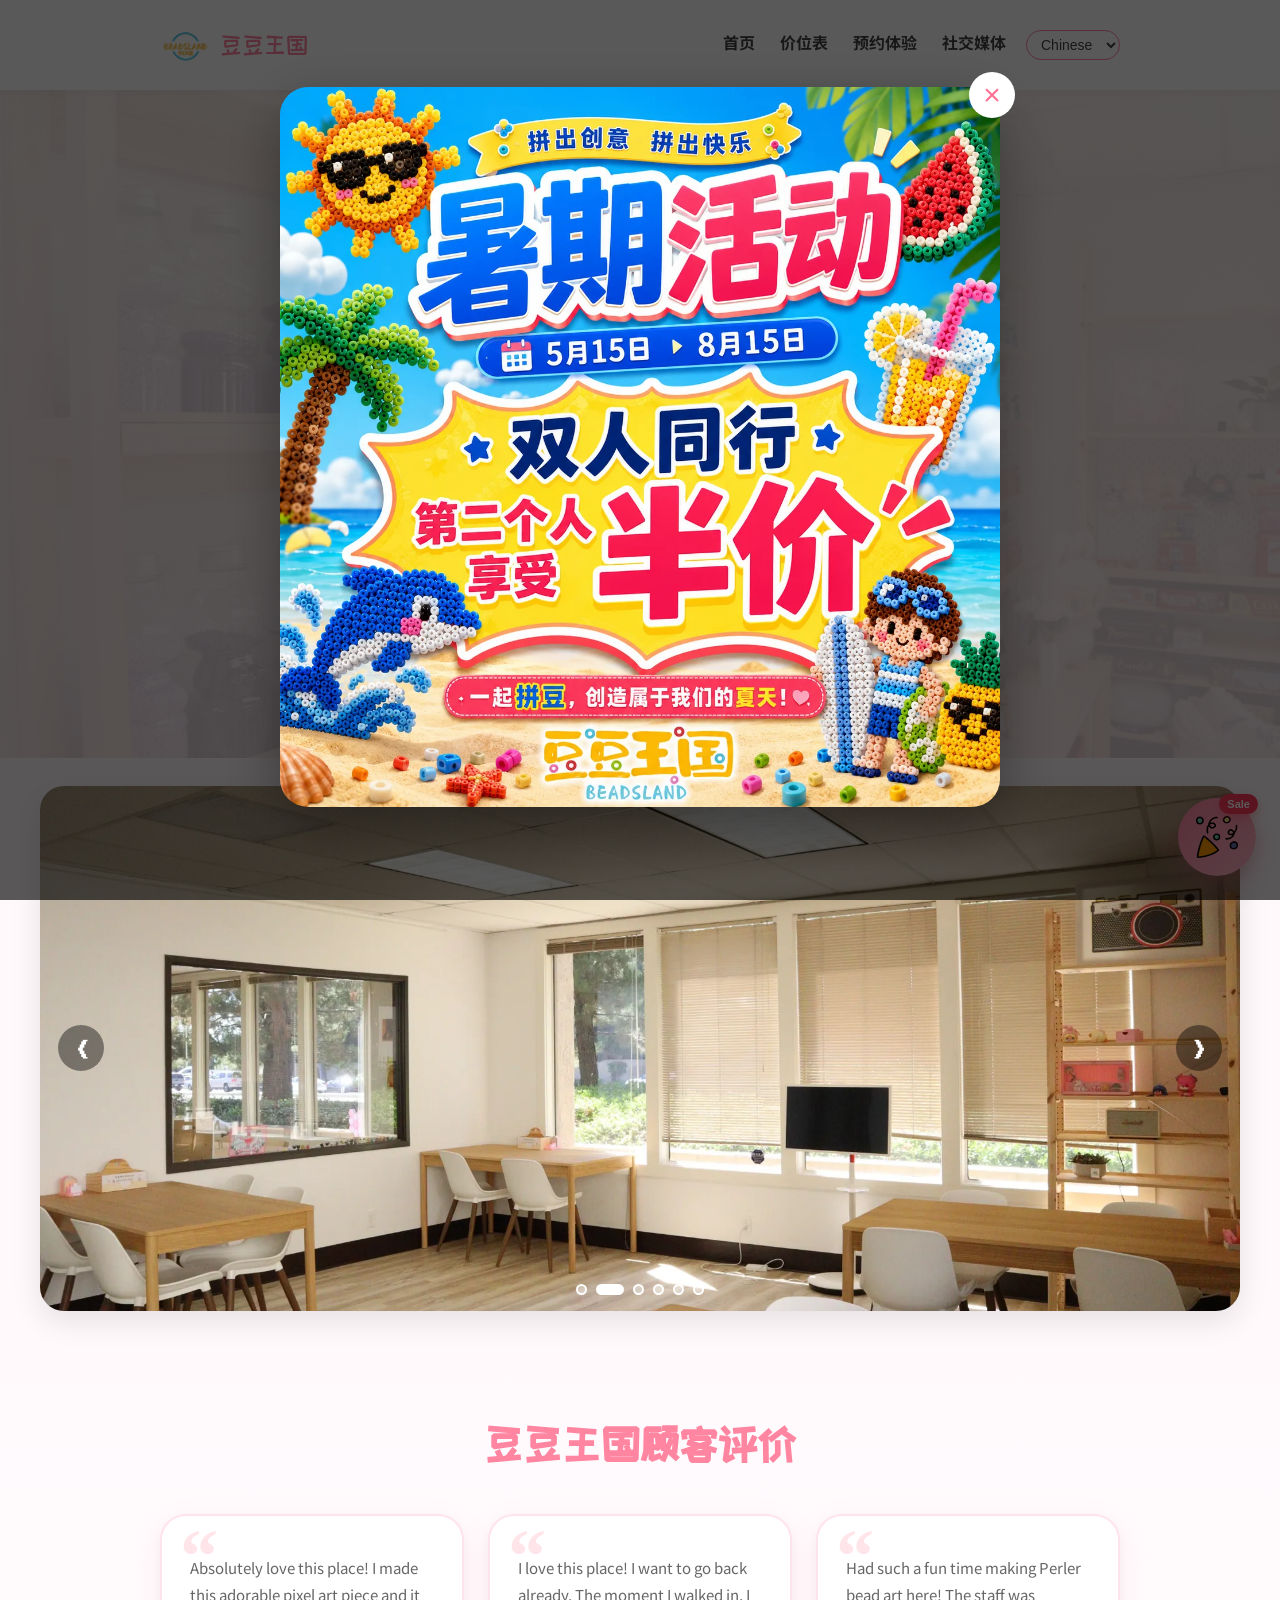
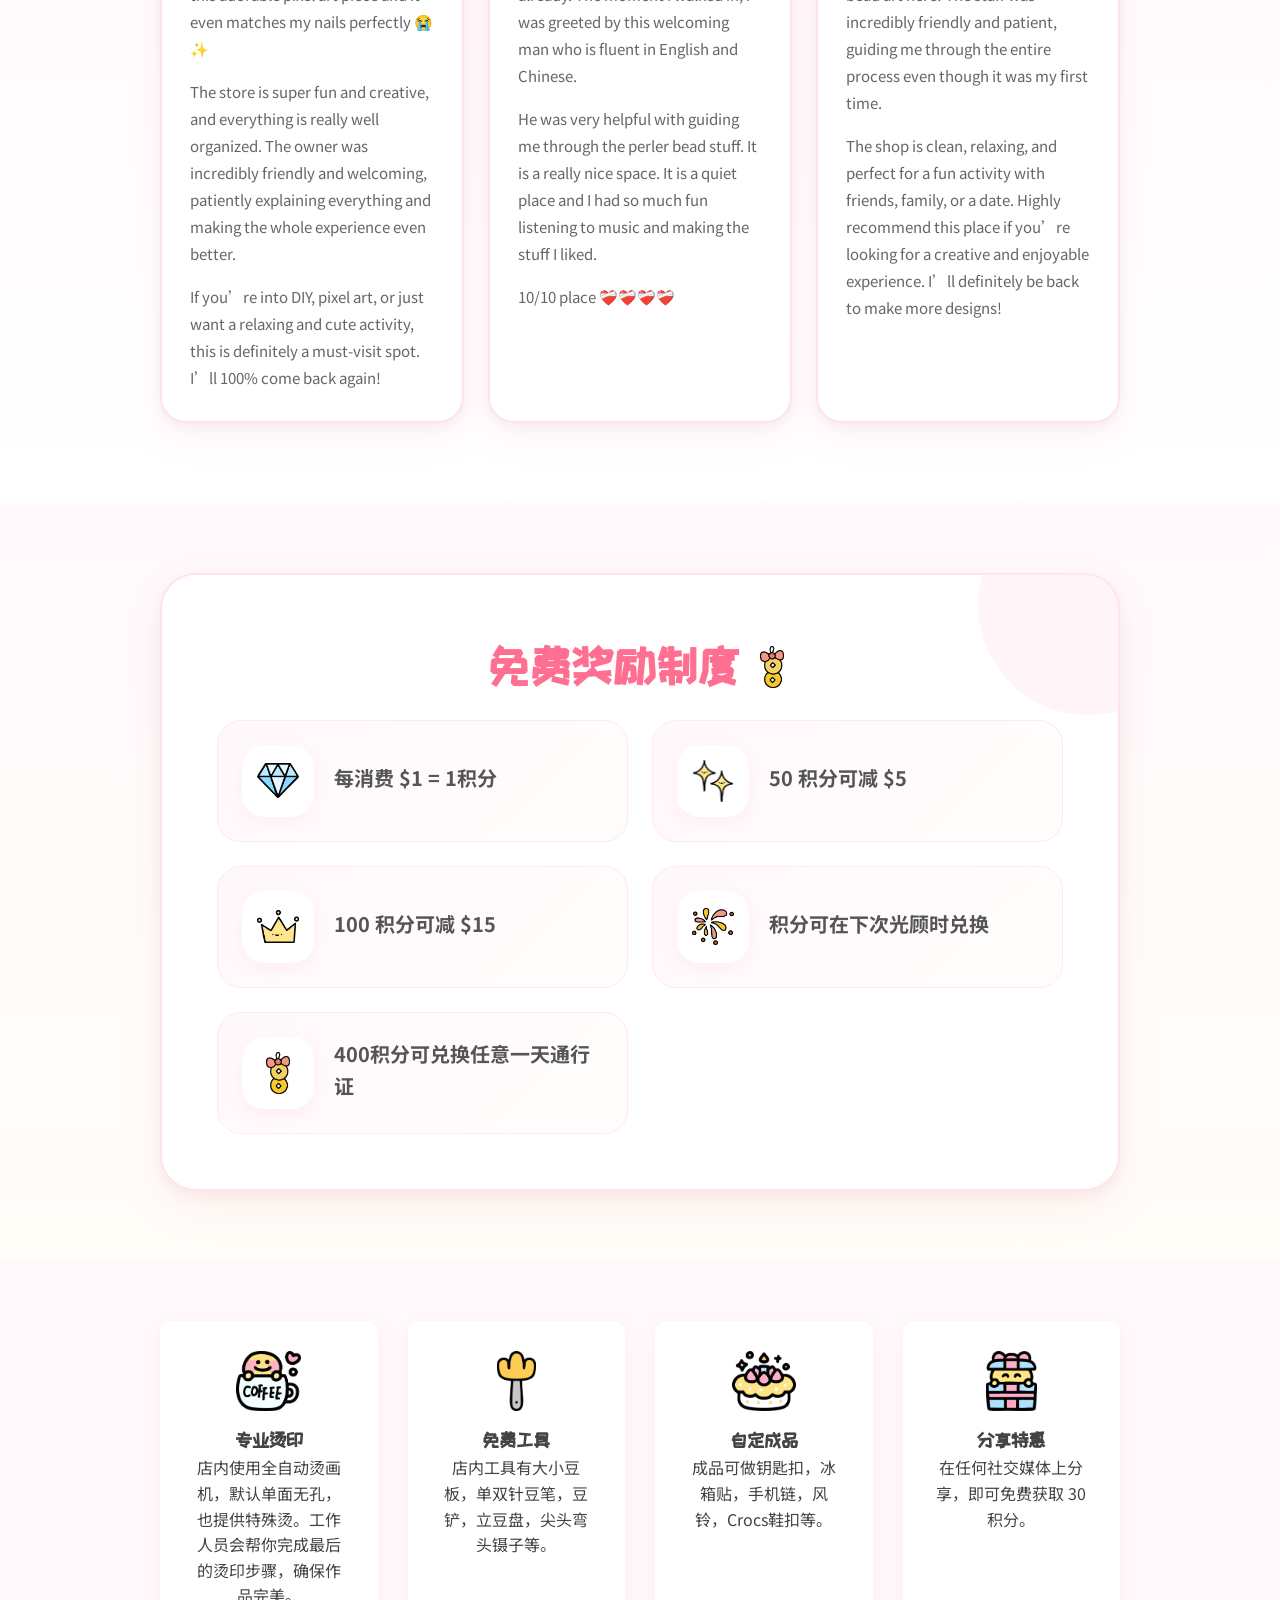
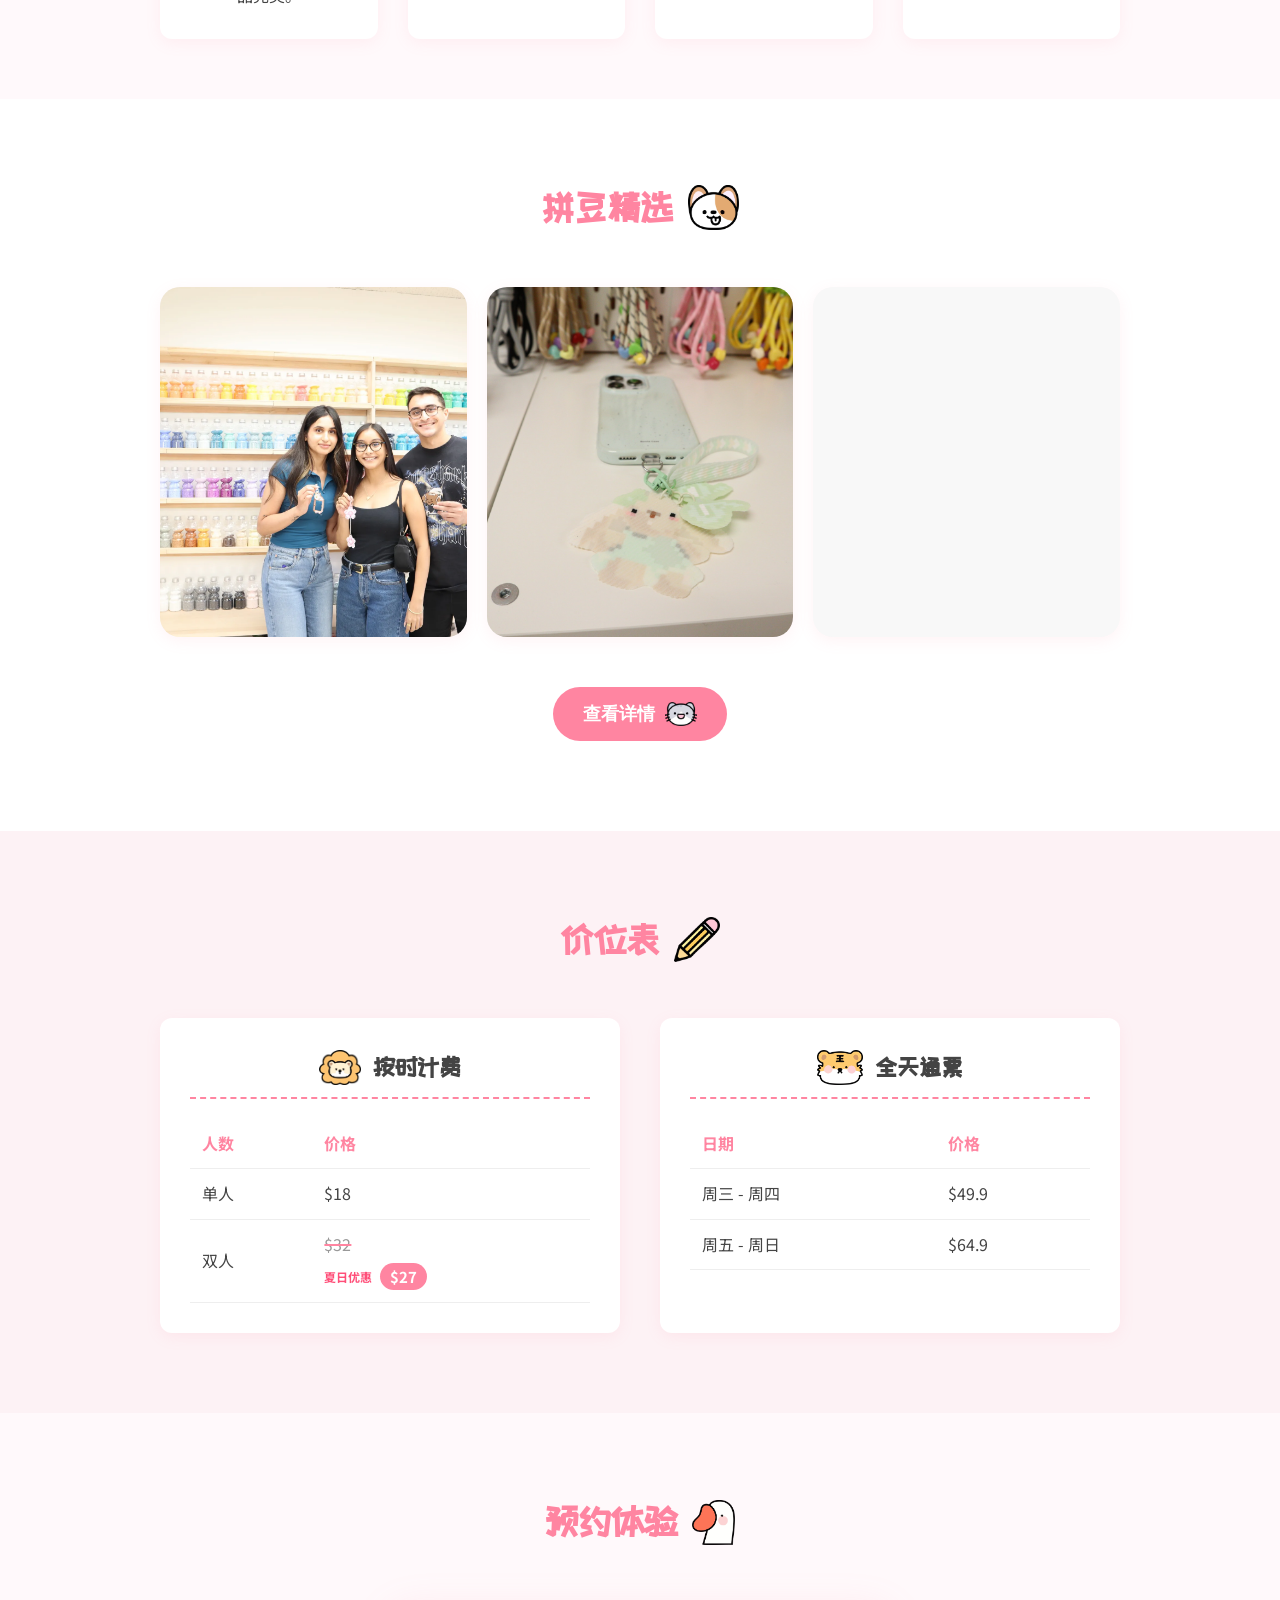
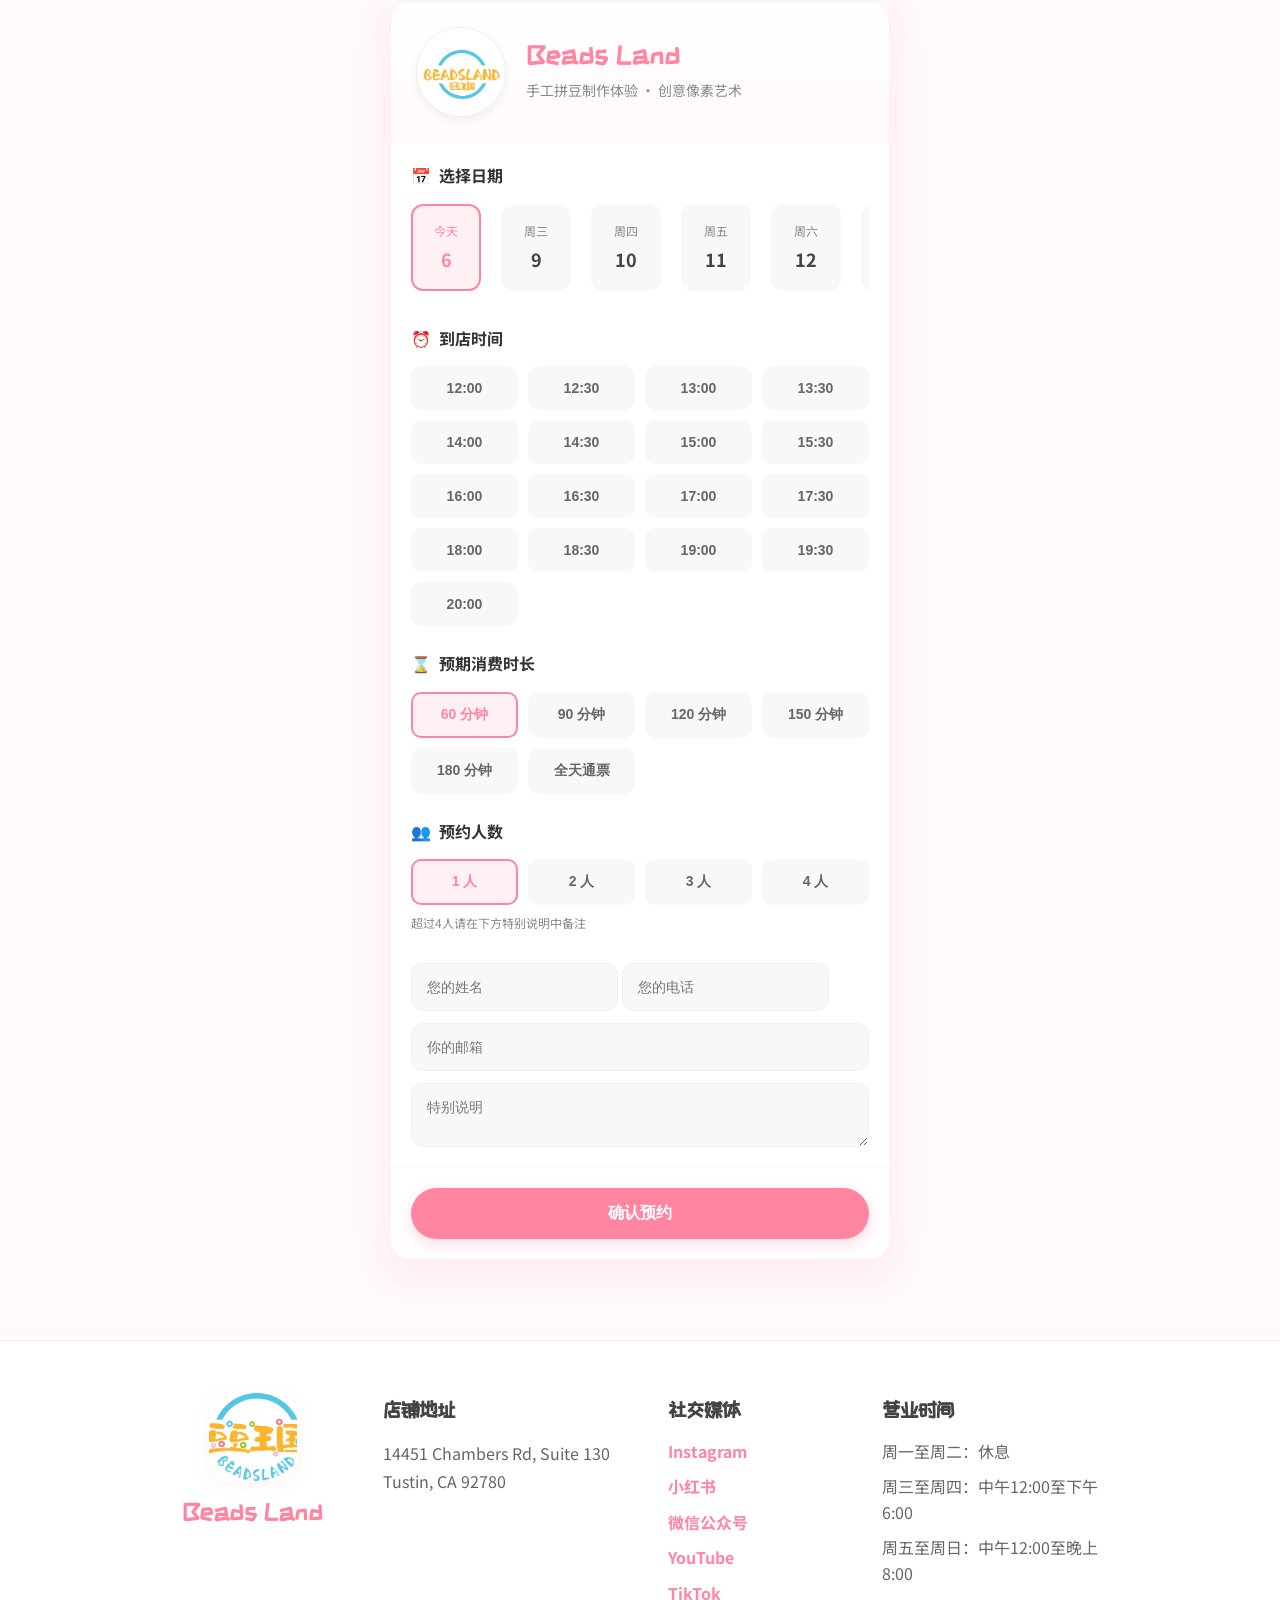
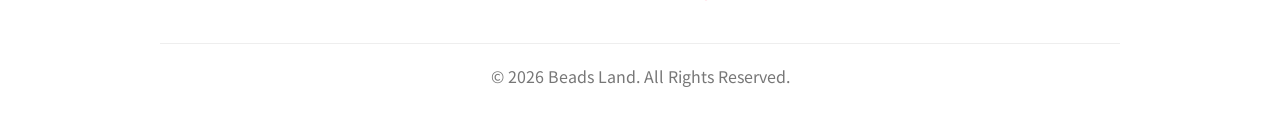
==== commit 9fe210c9: "Update index.html" ====
--- a/index.html
+++ b/index.html
@@ -112,7 +112,7 @@
 
                 <div class="promo-slide">
                     <img
-                        src="photos/banner-3.jpg"
+                        src="photos/banner-3.webp"
                         alt="Beads Land promotion 3"
                         draggable="false"
                     
@@ -122,7 +122,7 @@
 
                 <div class="promo-slide">
                     <img
-                        src="photos/banner-4.jpg"
+                        src="photos/banner-4.webp"
                         alt="Beads Land promotion 4"
                         draggable="false"
                     
@@ -132,7 +132,7 @@
 
                 <div class="promo-slide">
                     <img
-                        src="photos/banner-5.jpg"
+                        src="photos/banner-5.webp"
                         alt="Beads Land promotion 5"
                         draggable="false"
                     
@@ -142,7 +142,7 @@
 
                 <div class="promo-slide">
                     <img
-                        src="photos/banner-6.jpg"
+                        src="photos/banner-6.webp"
                         alt="Beads Land promotion 6"
                         draggable="false"
                     
@@ -708,7 +708,6 @@
 
             <img
                 id="summerPopupImage"
-                src="photos/summer-cn.webp"
                 alt="Summer Event"
                 class="summer-popup-img"
             
--- a/style.css
+++ b/style.css
@@ -112,7 +112,7 @@
     padding: 120px 0;
     text-align: center;
     background: linear-gradient(rgba(255, 249, 251, 0.85), rgba(255, 238, 242, 0.85)), 
-                url('photos/indoor_1.jpg');
+                url('photos/indoor_1.webp');
     background-size: cover;
     background-position: center;
     background-attachment: fixed;
@@ -1874,3 +1874,10 @@
         line-height: 1.7;
     }
 }
+
+/* Performance: avoid fixed-background repaint cost on mobile */
+@media (max-width: 900px) {
+    .hero {
+        background-attachment: scroll;
+    }
+}
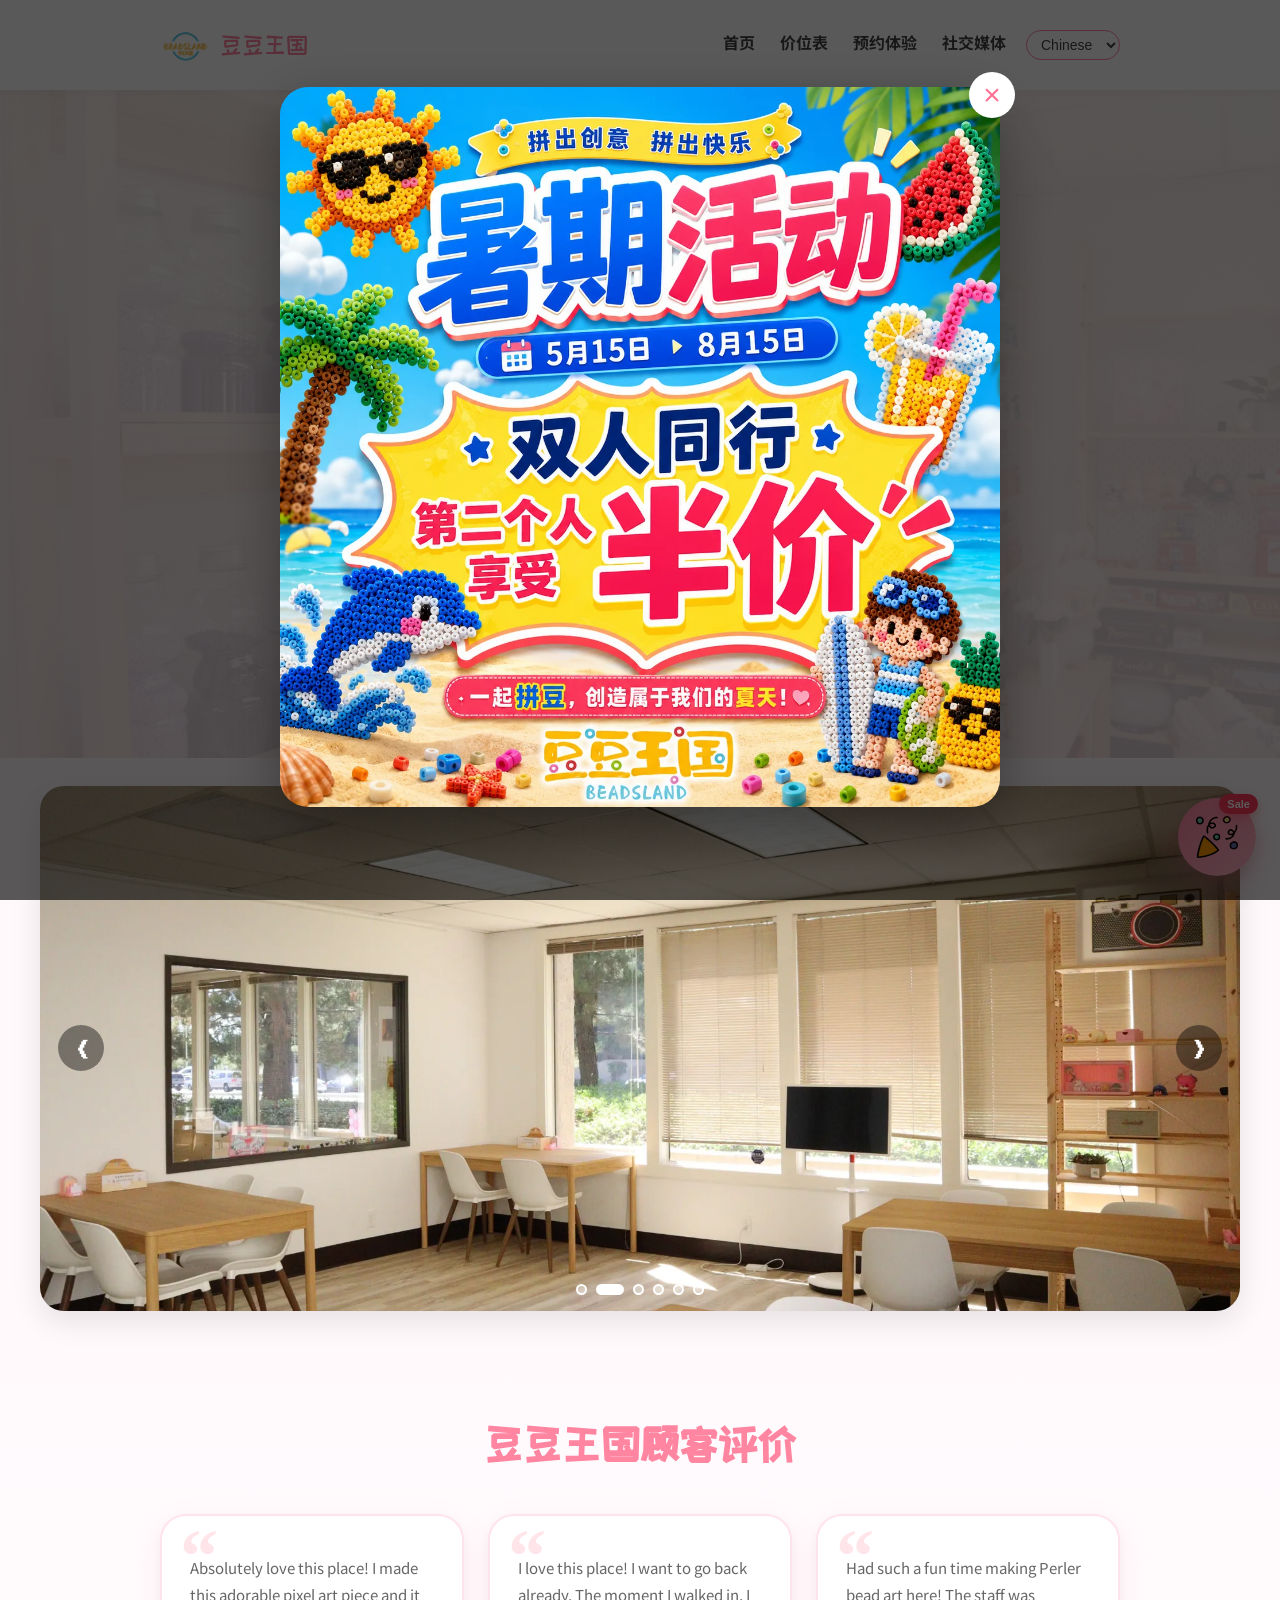
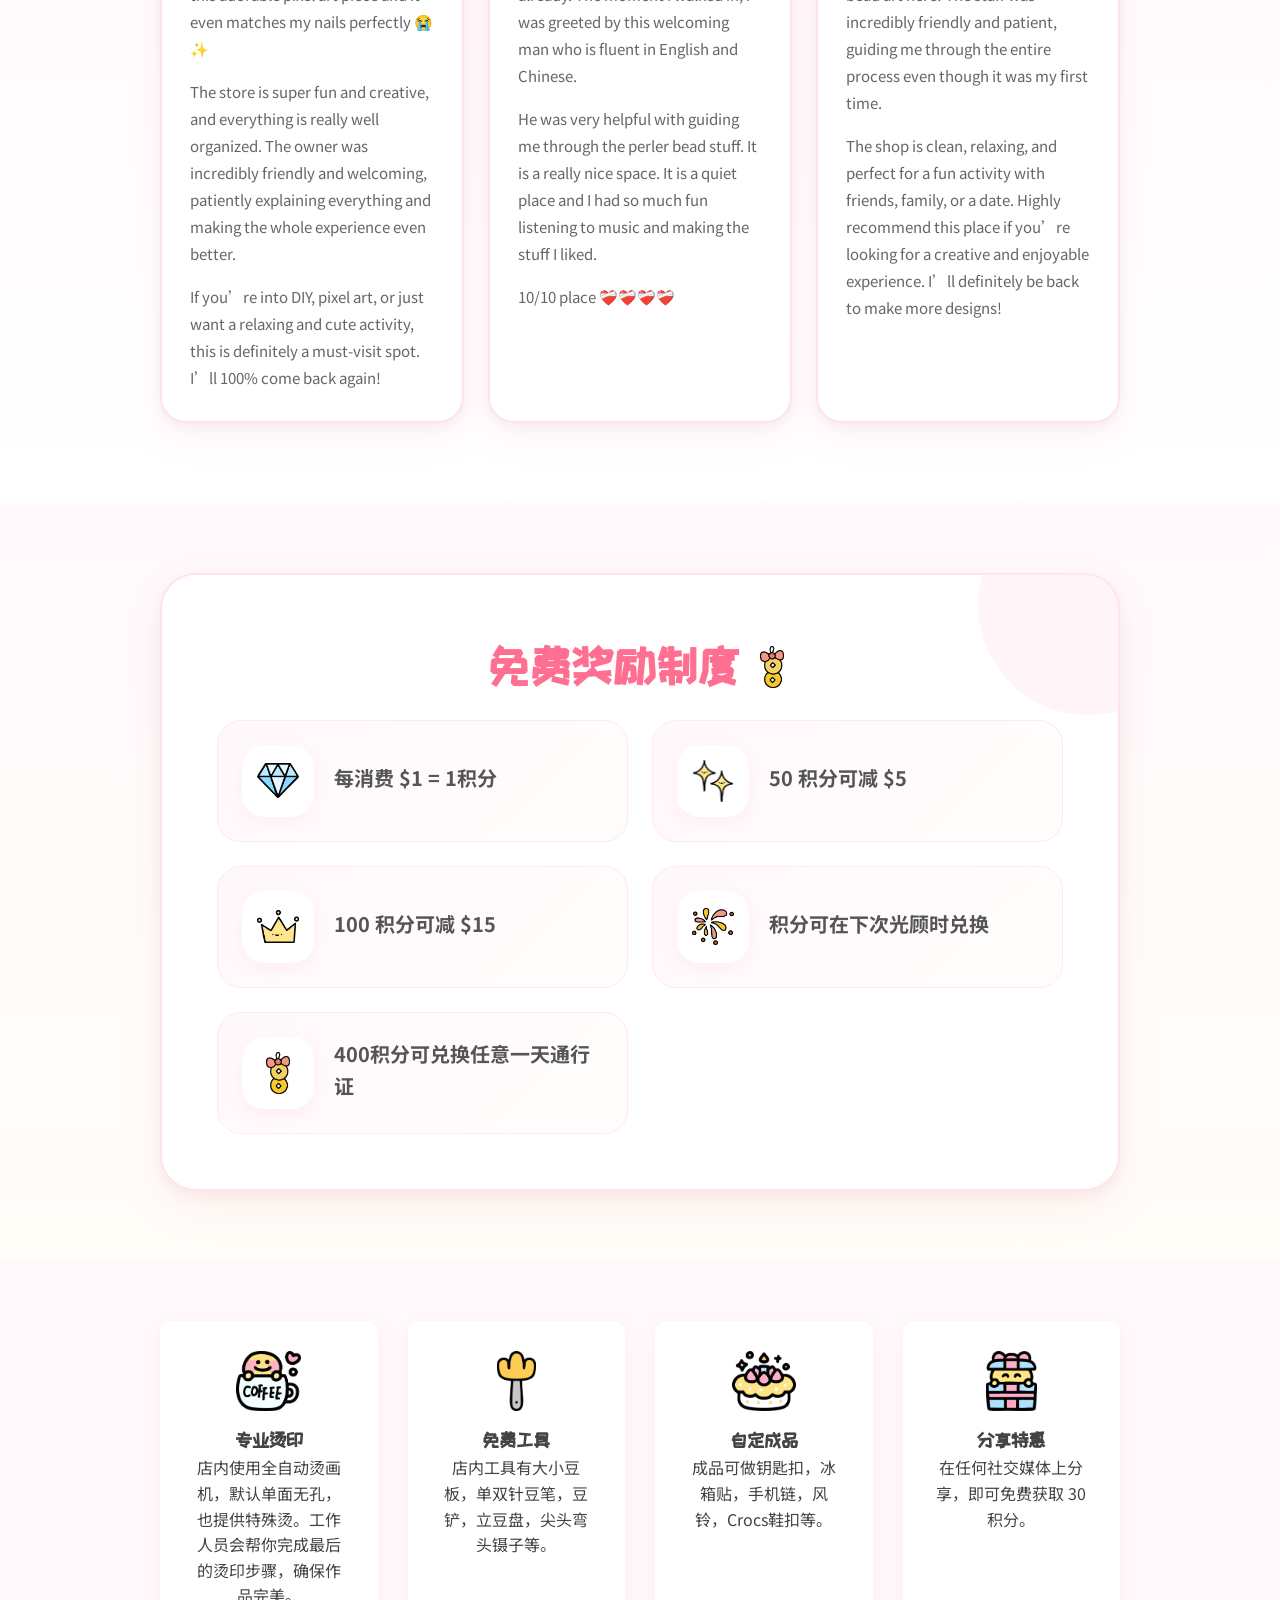
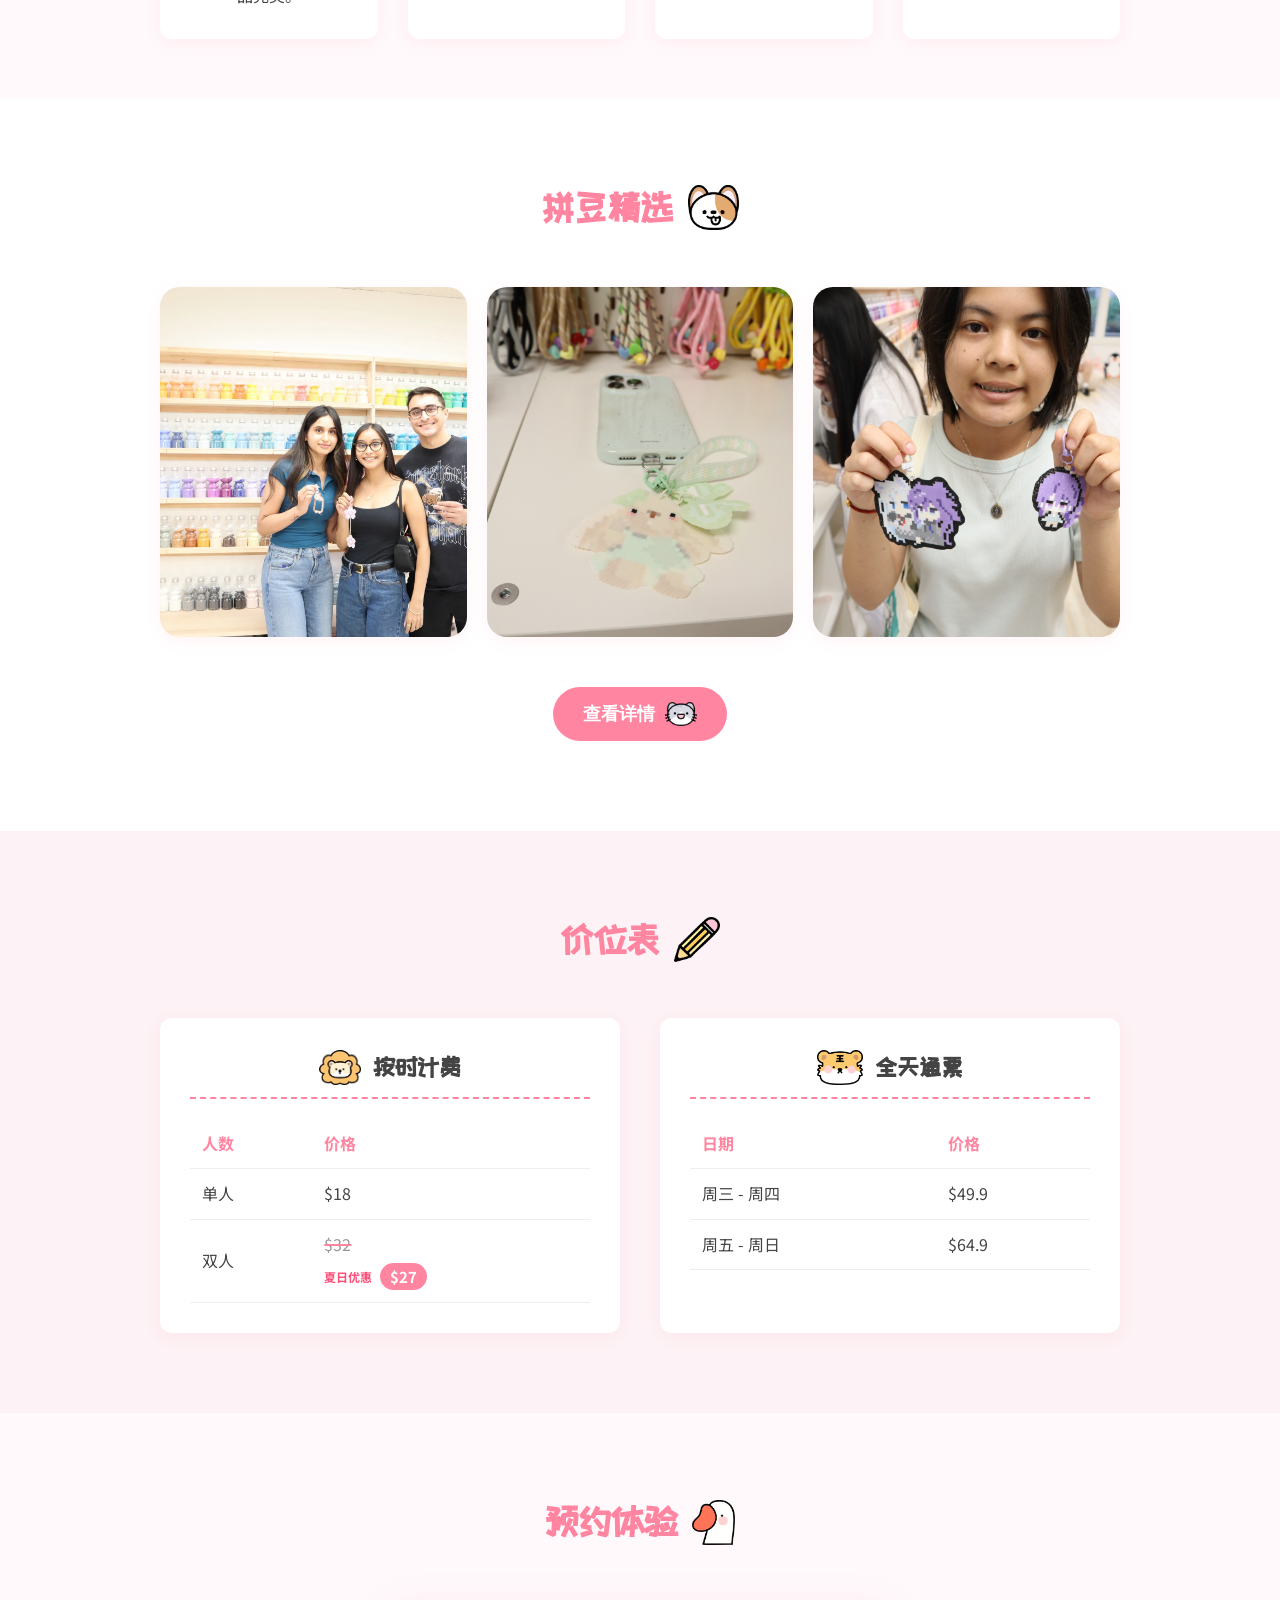
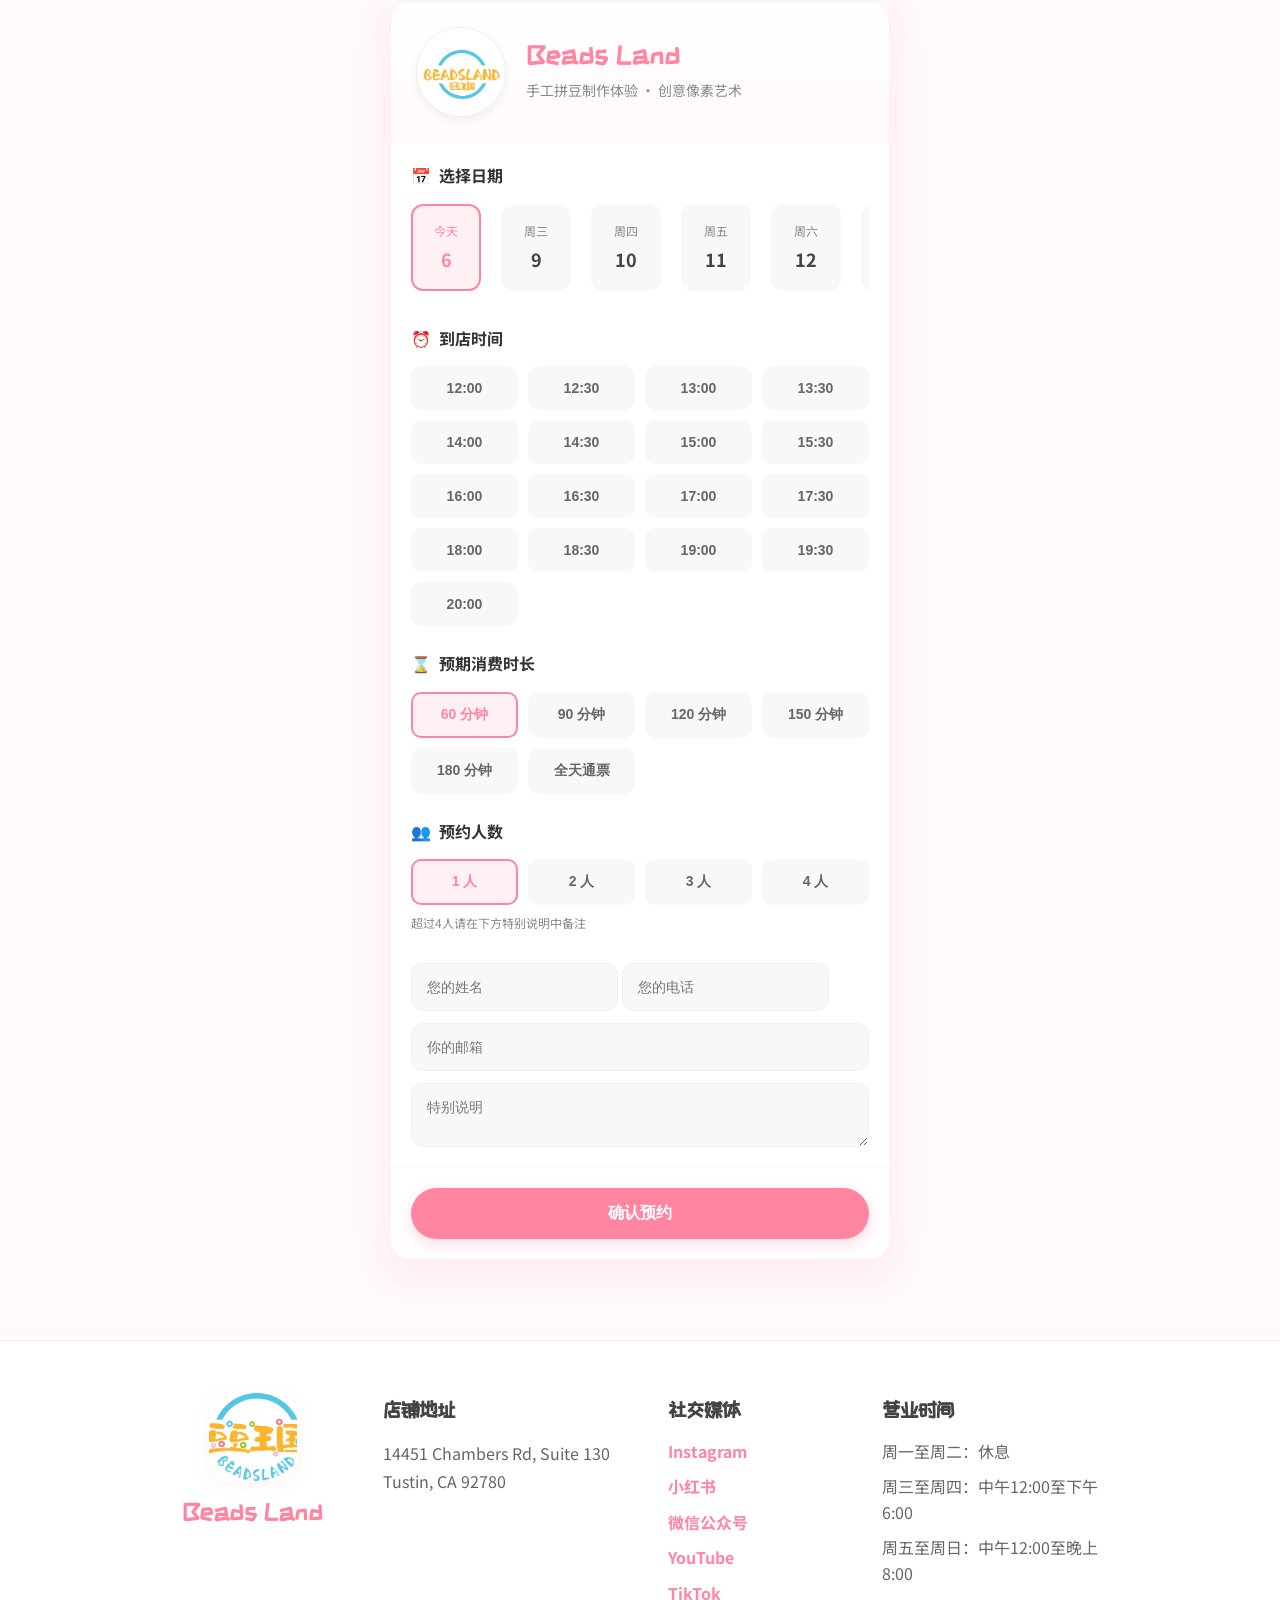
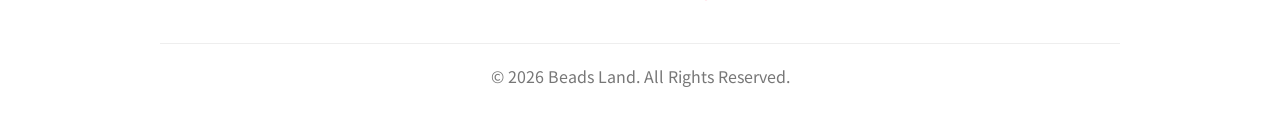
==== commit 580137df: "Update index.html" ====
--- a/index.html
+++ b/index.html
@@ -675,8 +675,8 @@
                     <h3 class="footer-title" data-i18n="footer_hours_title">Opening Hours</h3>
                     <div class="footer-hours">
                         <p data-i18n="footer_hours_mon_tue">Monday – Tuesday: Closed</p>
-                        <p data-i18n="footer_hours_wed_thu">Wednesday – Thursday: 12:00 PM – 6:00 PM</p>
-                        <p data-i18n="footer_hours_fri_sun">Friday – Sunday: 12:00 PM – 8:00 PM</p>
+                        <p data-i18n="footer_hours_wed_thu">Wednesday – Thursday: 12:00 PM – 7:00 PM</p>
+                        <p data-i18n="footer_hours_fri_sun">Friday – Sunday: 12:00 PM – 9:00 PM</p>
                     </div>
                 </section>
             </div>
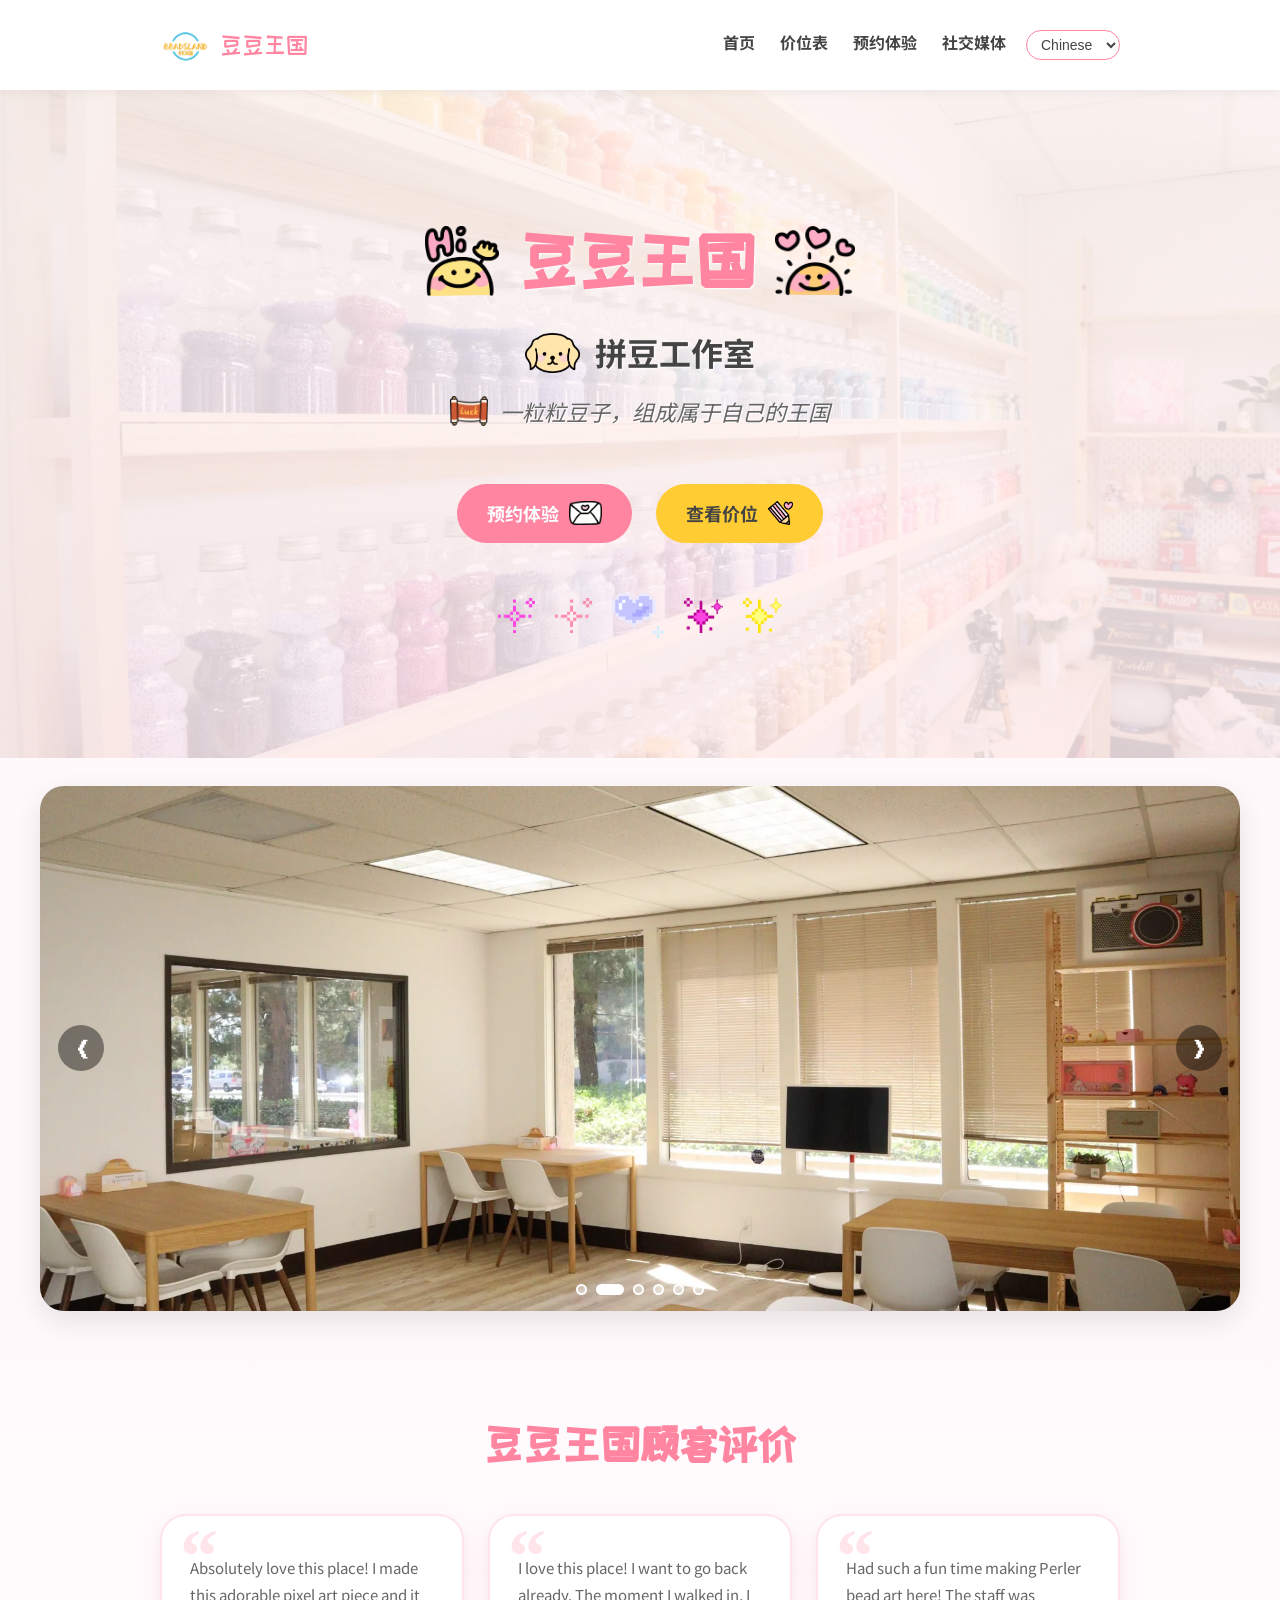
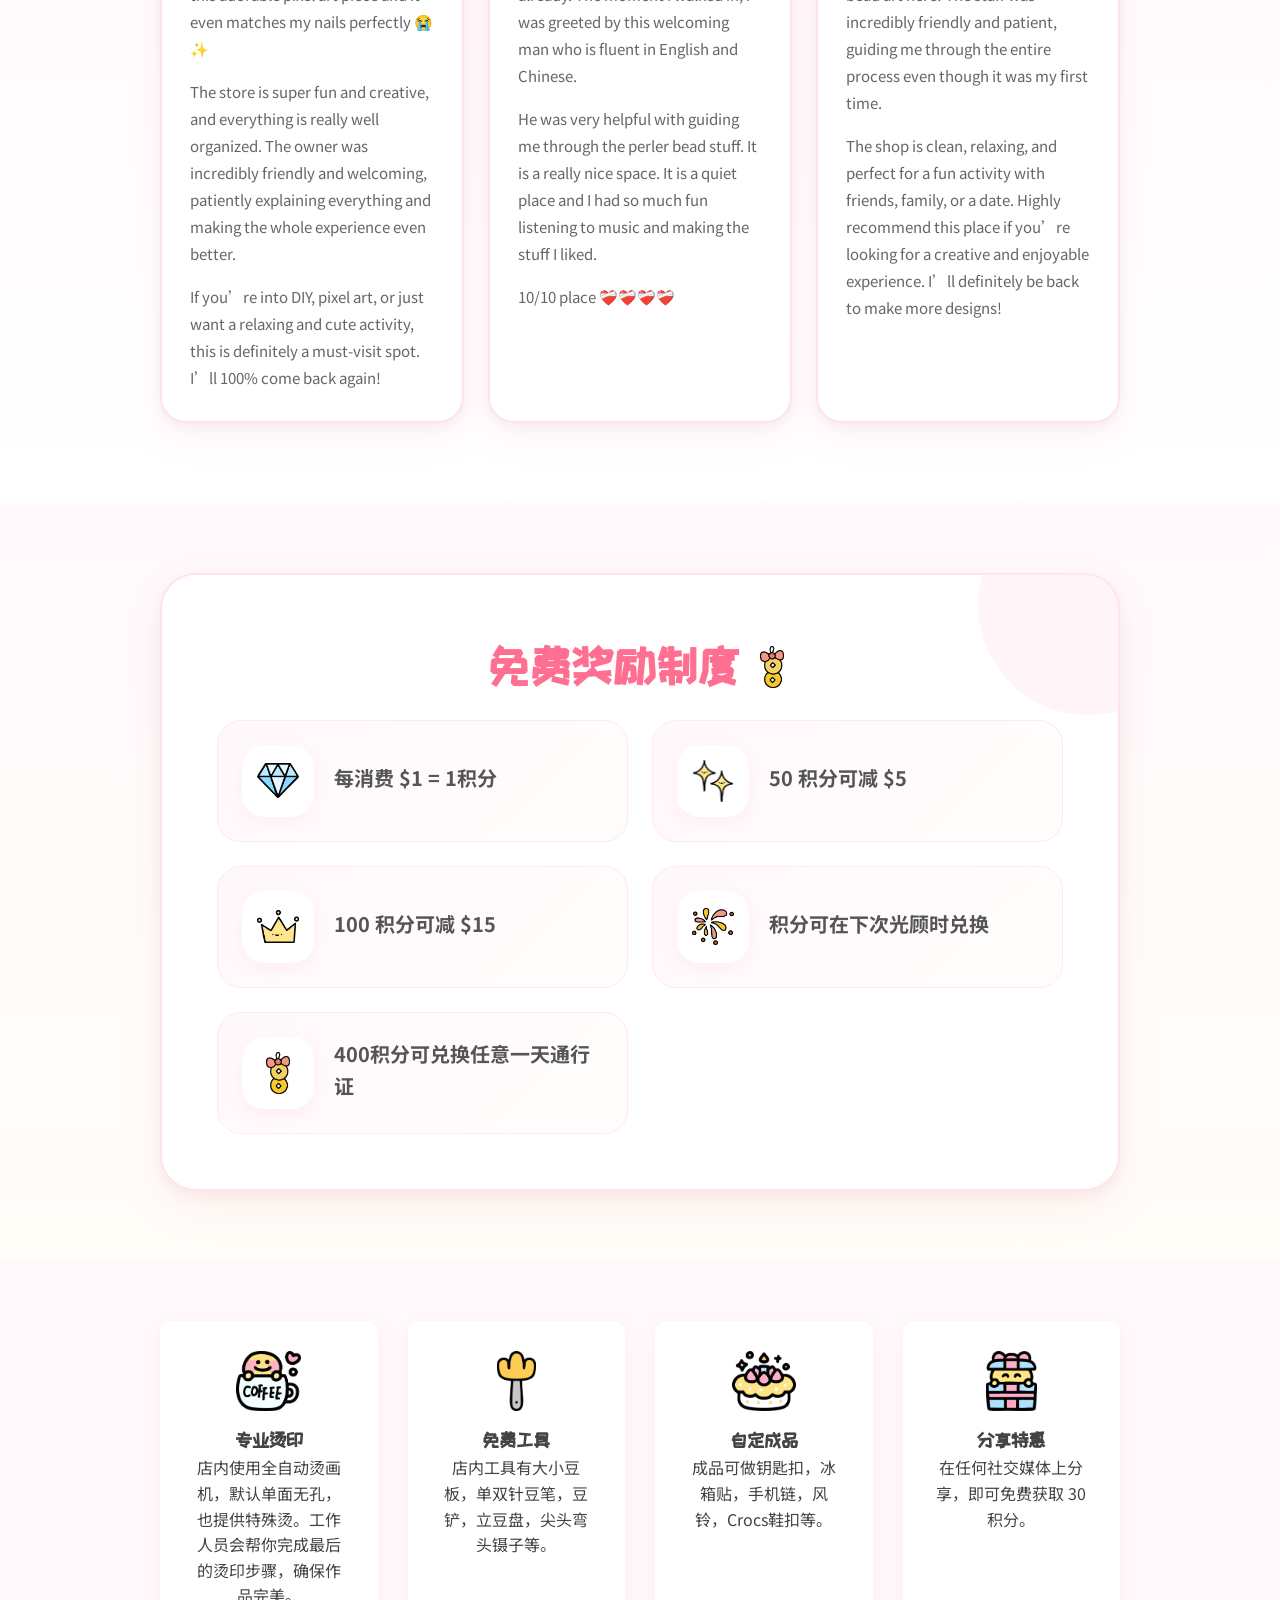
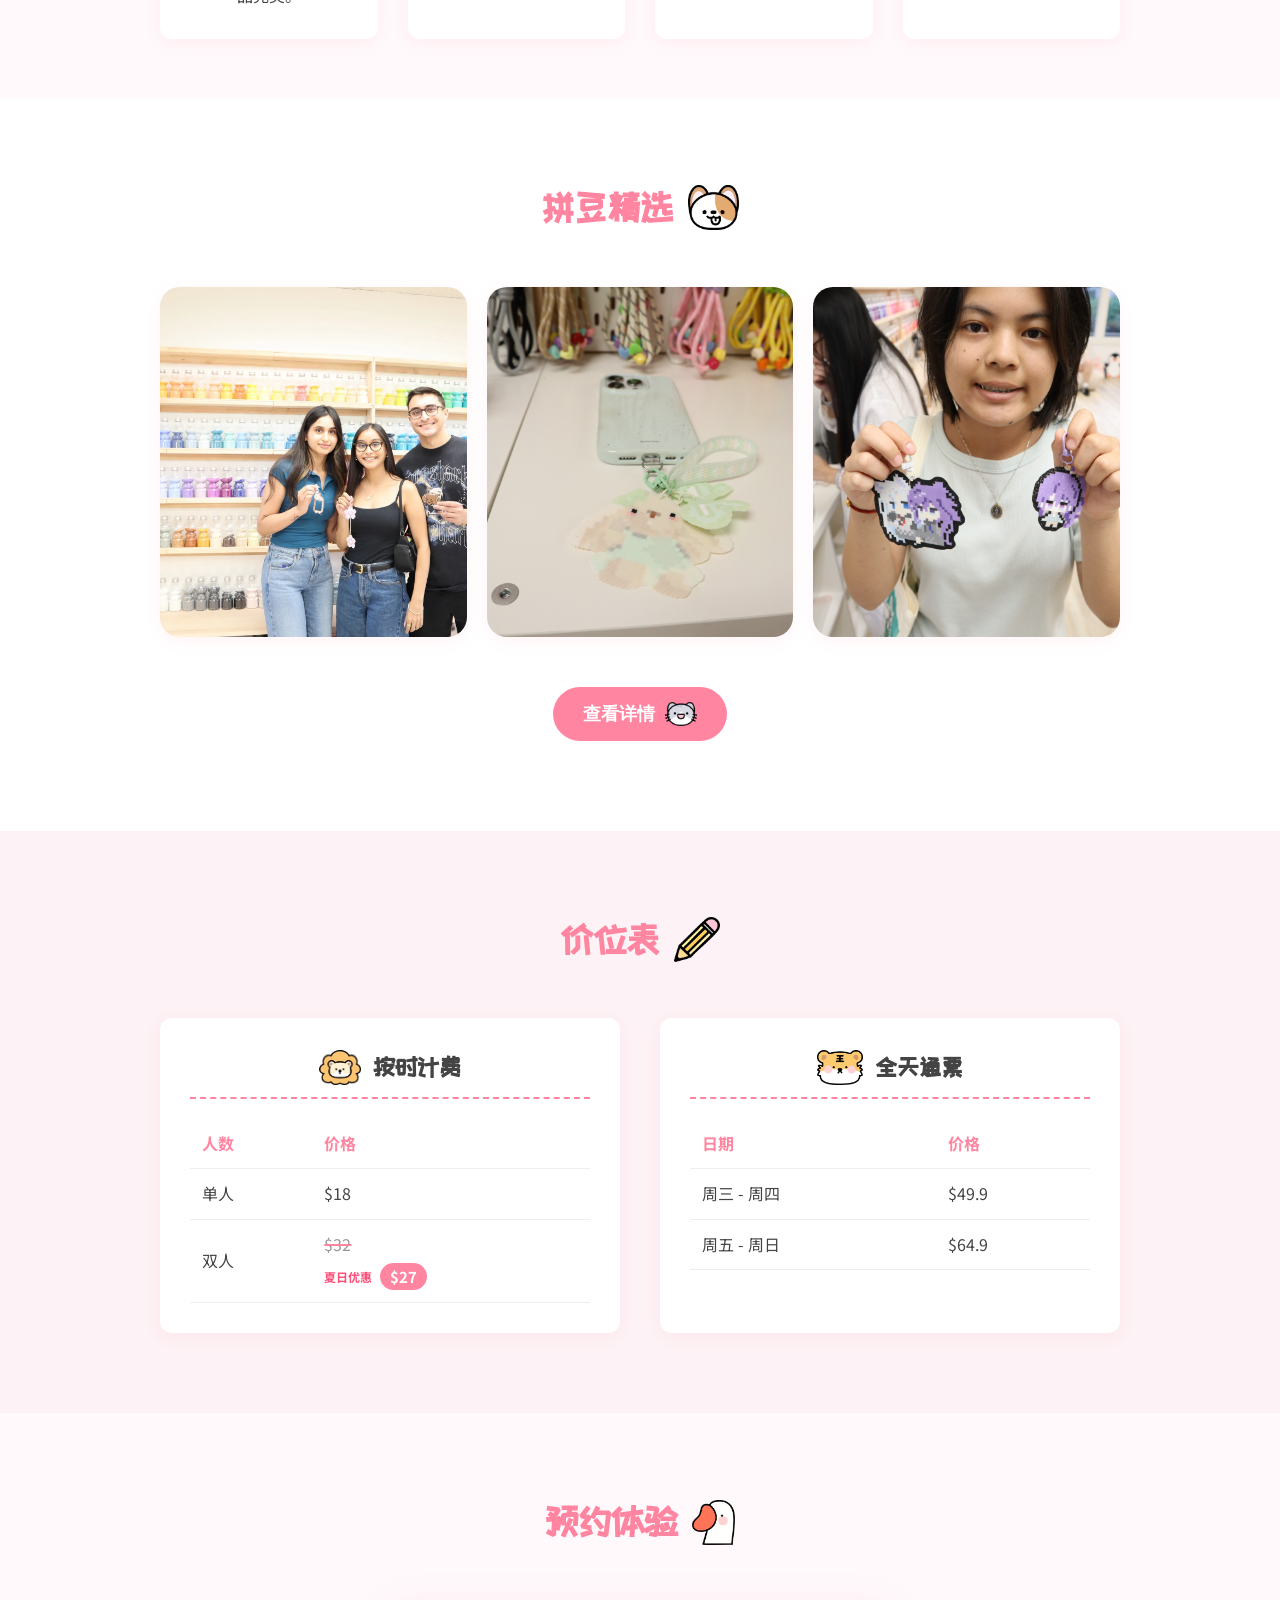
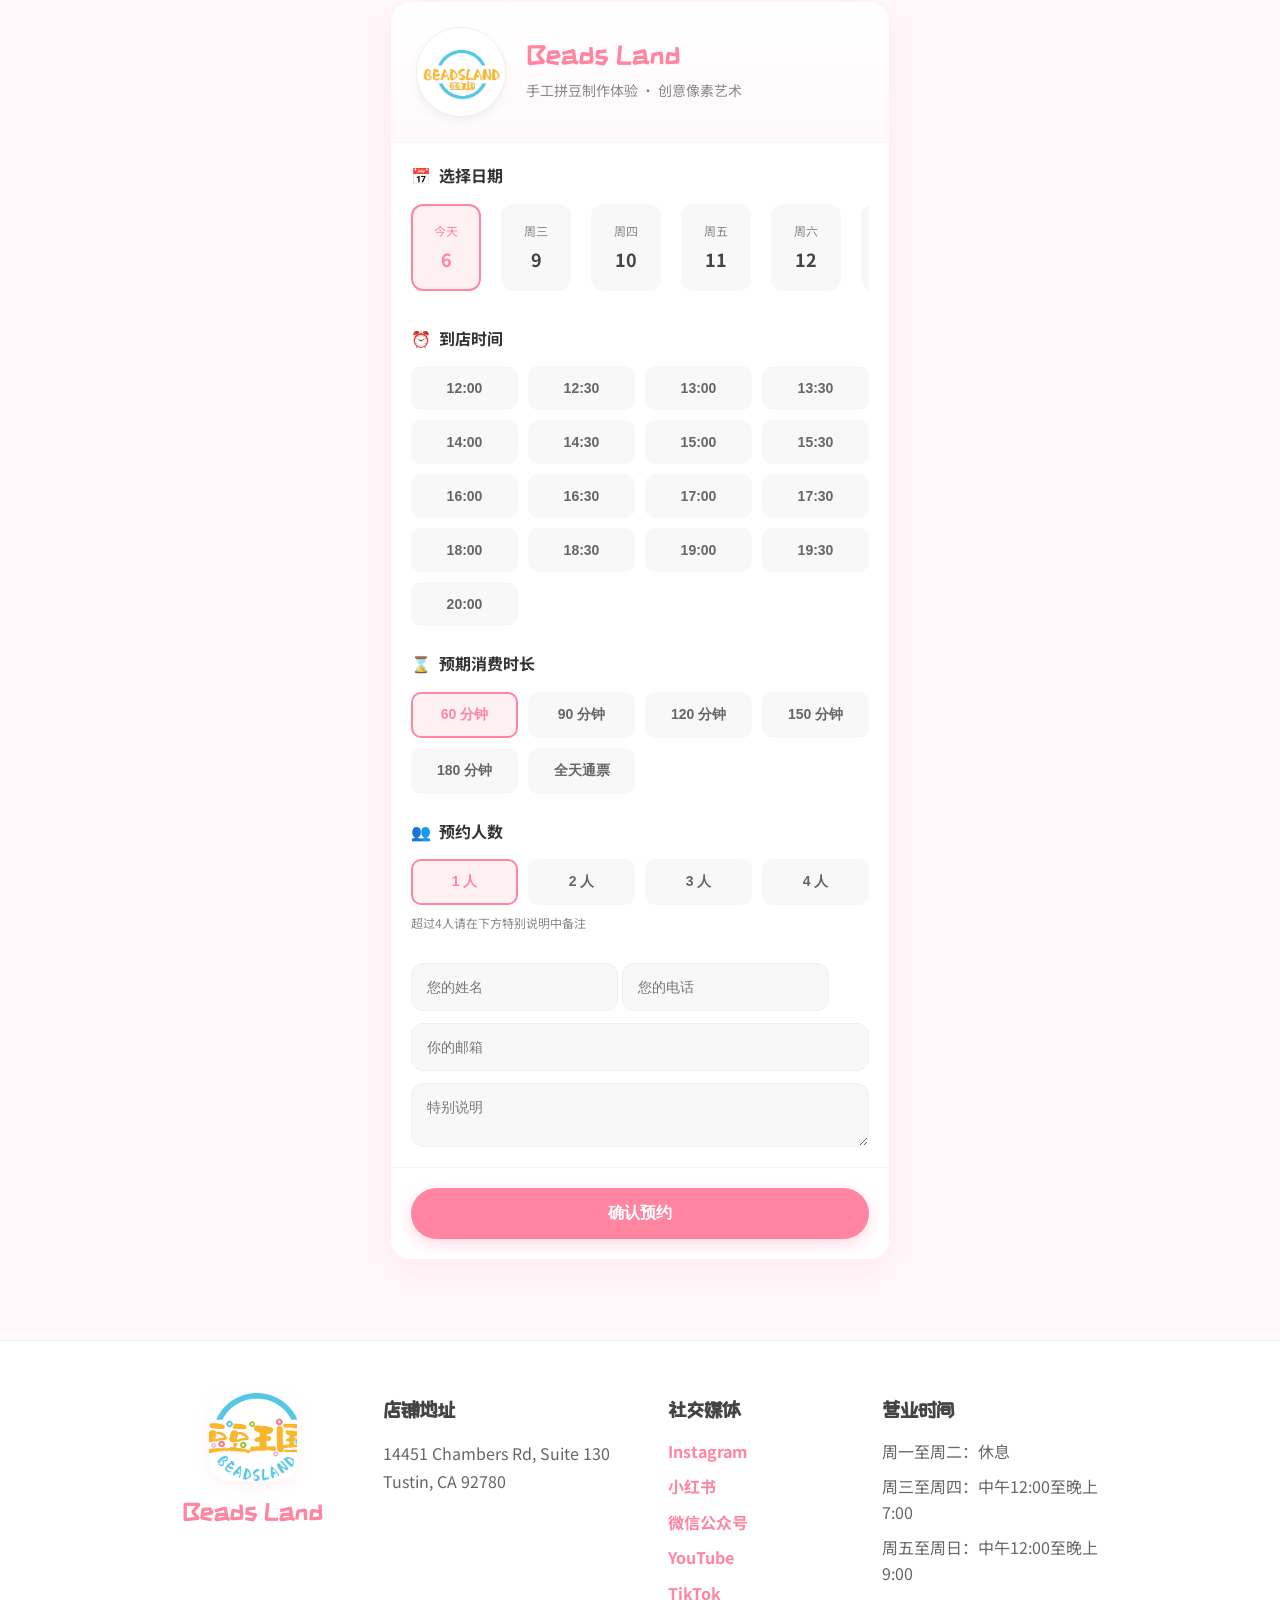
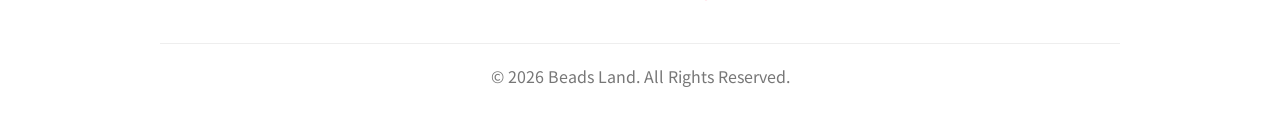
==== commit 9e58a2e4: "Update index.html" ====
--- a/index.html
+++ b/index.html
@@ -698,40 +698,40 @@
 
         <!-- Summer Popup -->
 
-    <div id="summerPopup" class="summer-popup hidden">
-
-        <div class="summer-popup-content">
-
-            <button id="closeSummerPopup" class="summer-popup-close">
-                ×
-            </button>
-
-            <img
-                id="summerPopupImage"
-                alt="Summer Event"
-                class="summer-popup-img"
-            
-                        decoding="async">
-
-        </div>
-
-    </div>
-
-    <button
-        id="floatingSummerBtn"
-        class="floating-summer-btn"
-    >
-
-        <span class="summer-badge">
-            Sale
-        </span>
-
-        <img
-            src="photos/member-icon-6.png"
-            alt="Summer Event"
-        >
-
-    </button>
+<!--    <div id="summerPopup" class="summer-popup hidden">-->
+
+<!--        <div class="summer-popup-content">-->
+
+<!--            <button id="closeSummerPopup" class="summer-popup-close">-->
+<!--                ×-->
+<!--            </button>-->
+
+<!--            <img-->
+<!--                id="summerPopupImage"-->
+<!--                alt="Summer Event"-->
+<!--                class="summer-popup-img"-->
+<!--            -->
+<!--                        decoding="async">-->
+
+<!--        </div>-->
+
+<!--    </div>-->
+
+<!--    <button-->
+<!--        id="floatingSummerBtn"-->
+<!--        class="floating-summer-btn"-->
+<!--    >-->
+
+<!--        <span class="summer-badge">-->
+<!--            Sale-->
+<!--        </span>-->
+
+<!--        <img-->
+<!--            src="photos/member-icon-6.png"-->
+<!--            alt="Summer Event"-->
+<!--        >-->
+
+<!--    </button>-->
     <script src="script.js"></script>
     <script defer src="/_vercel/insights/script.js"></script>
 </body>
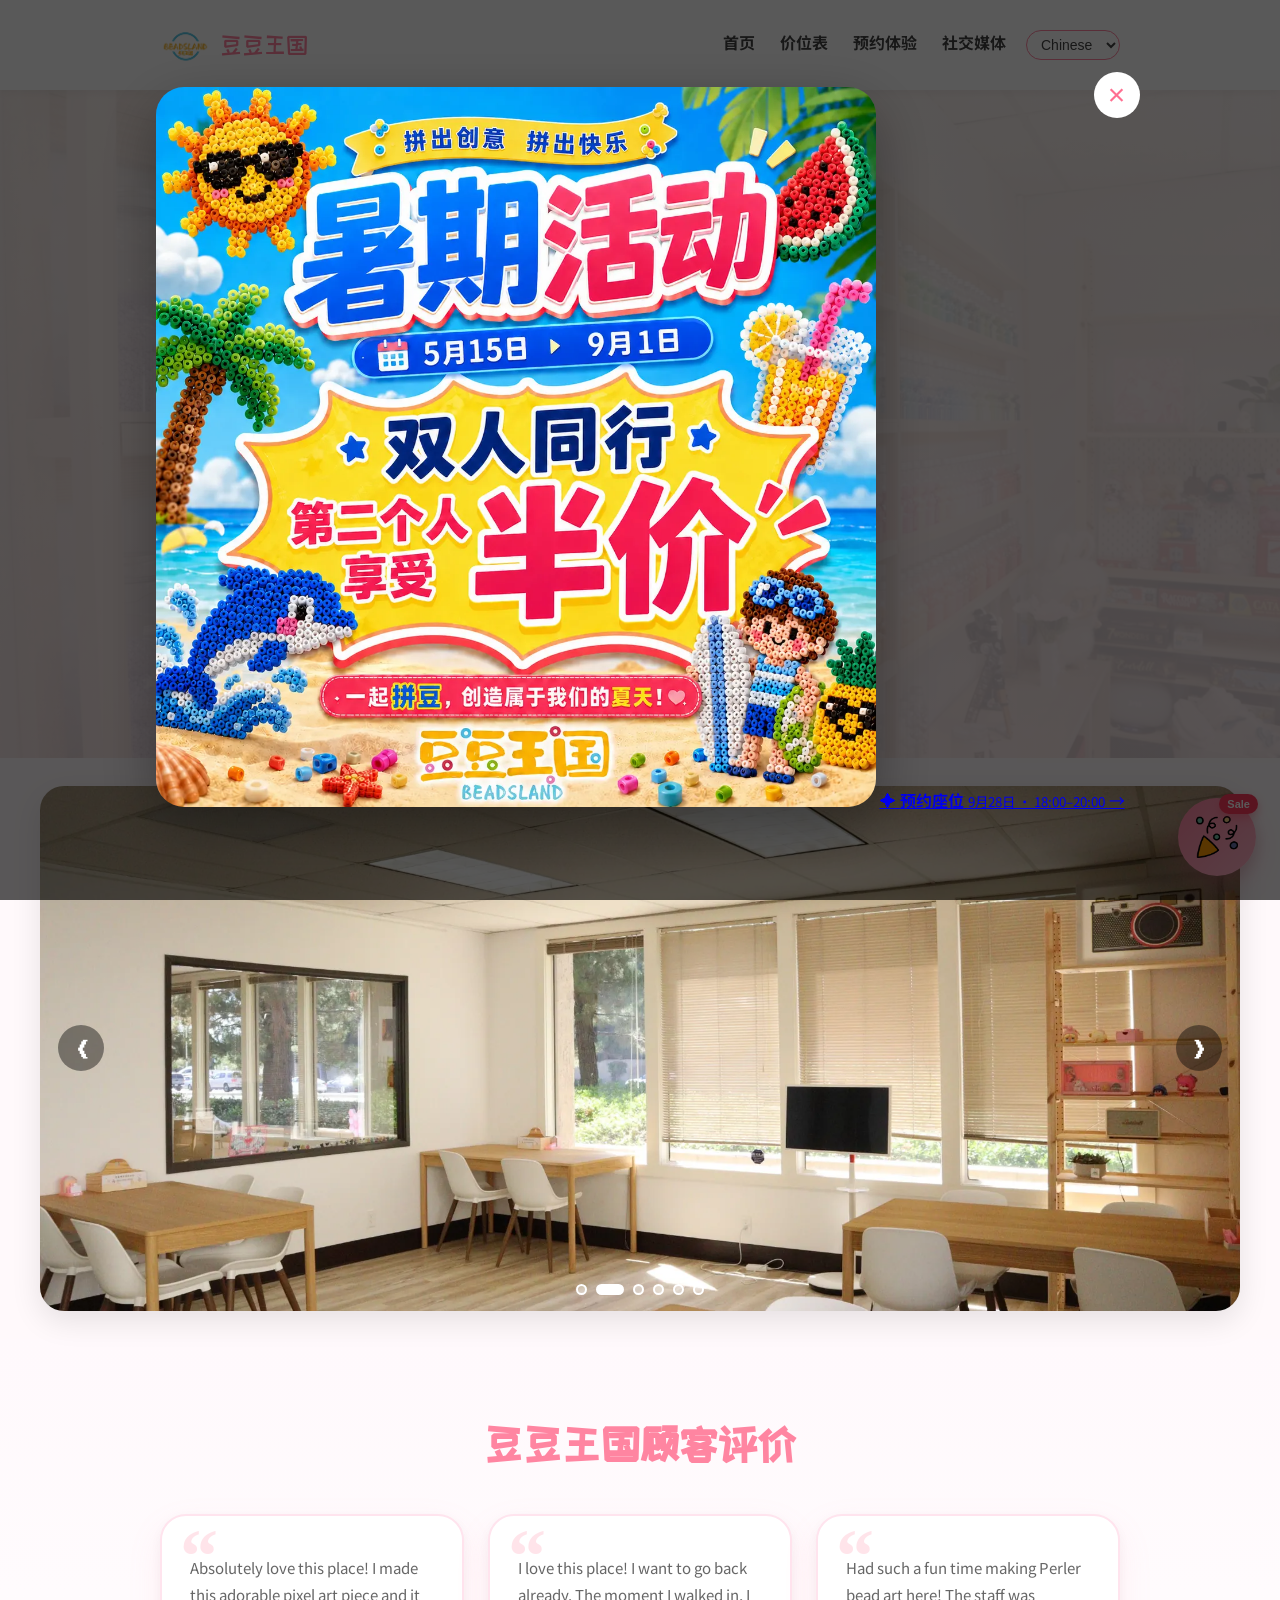
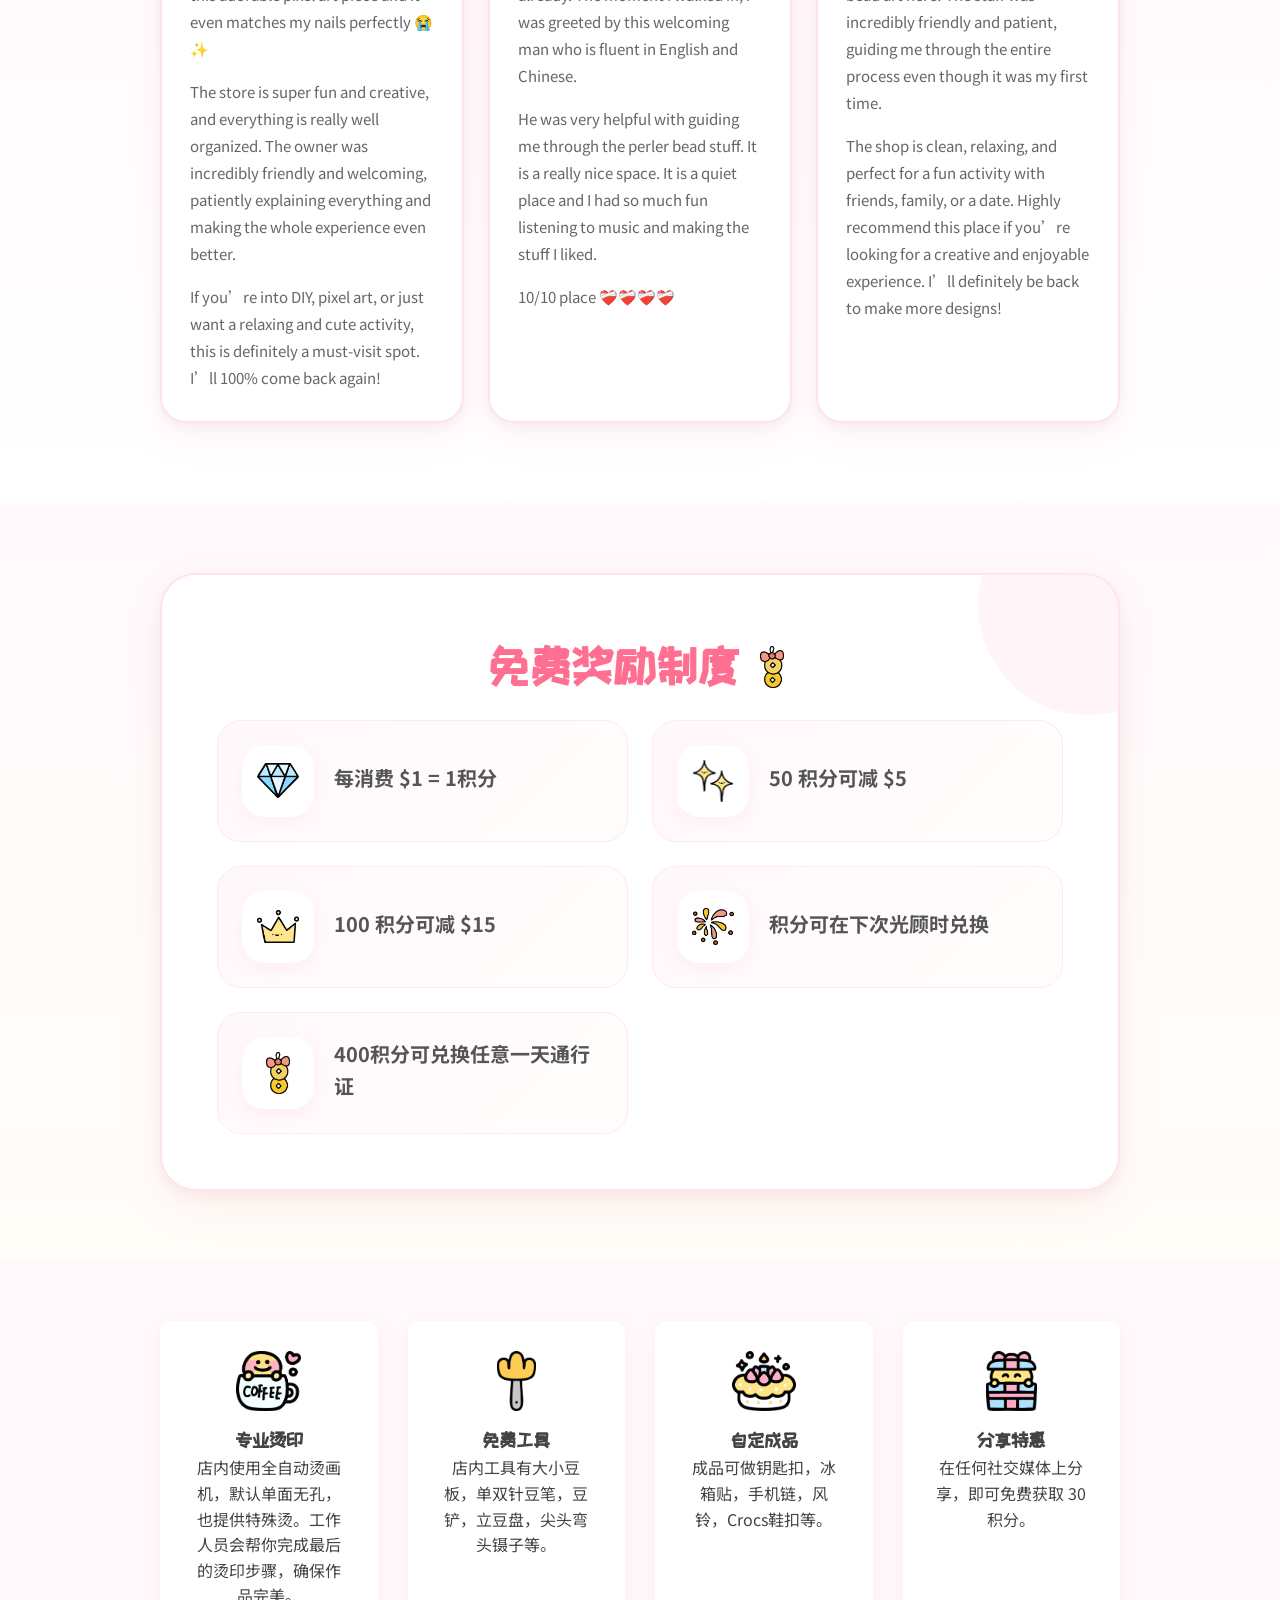
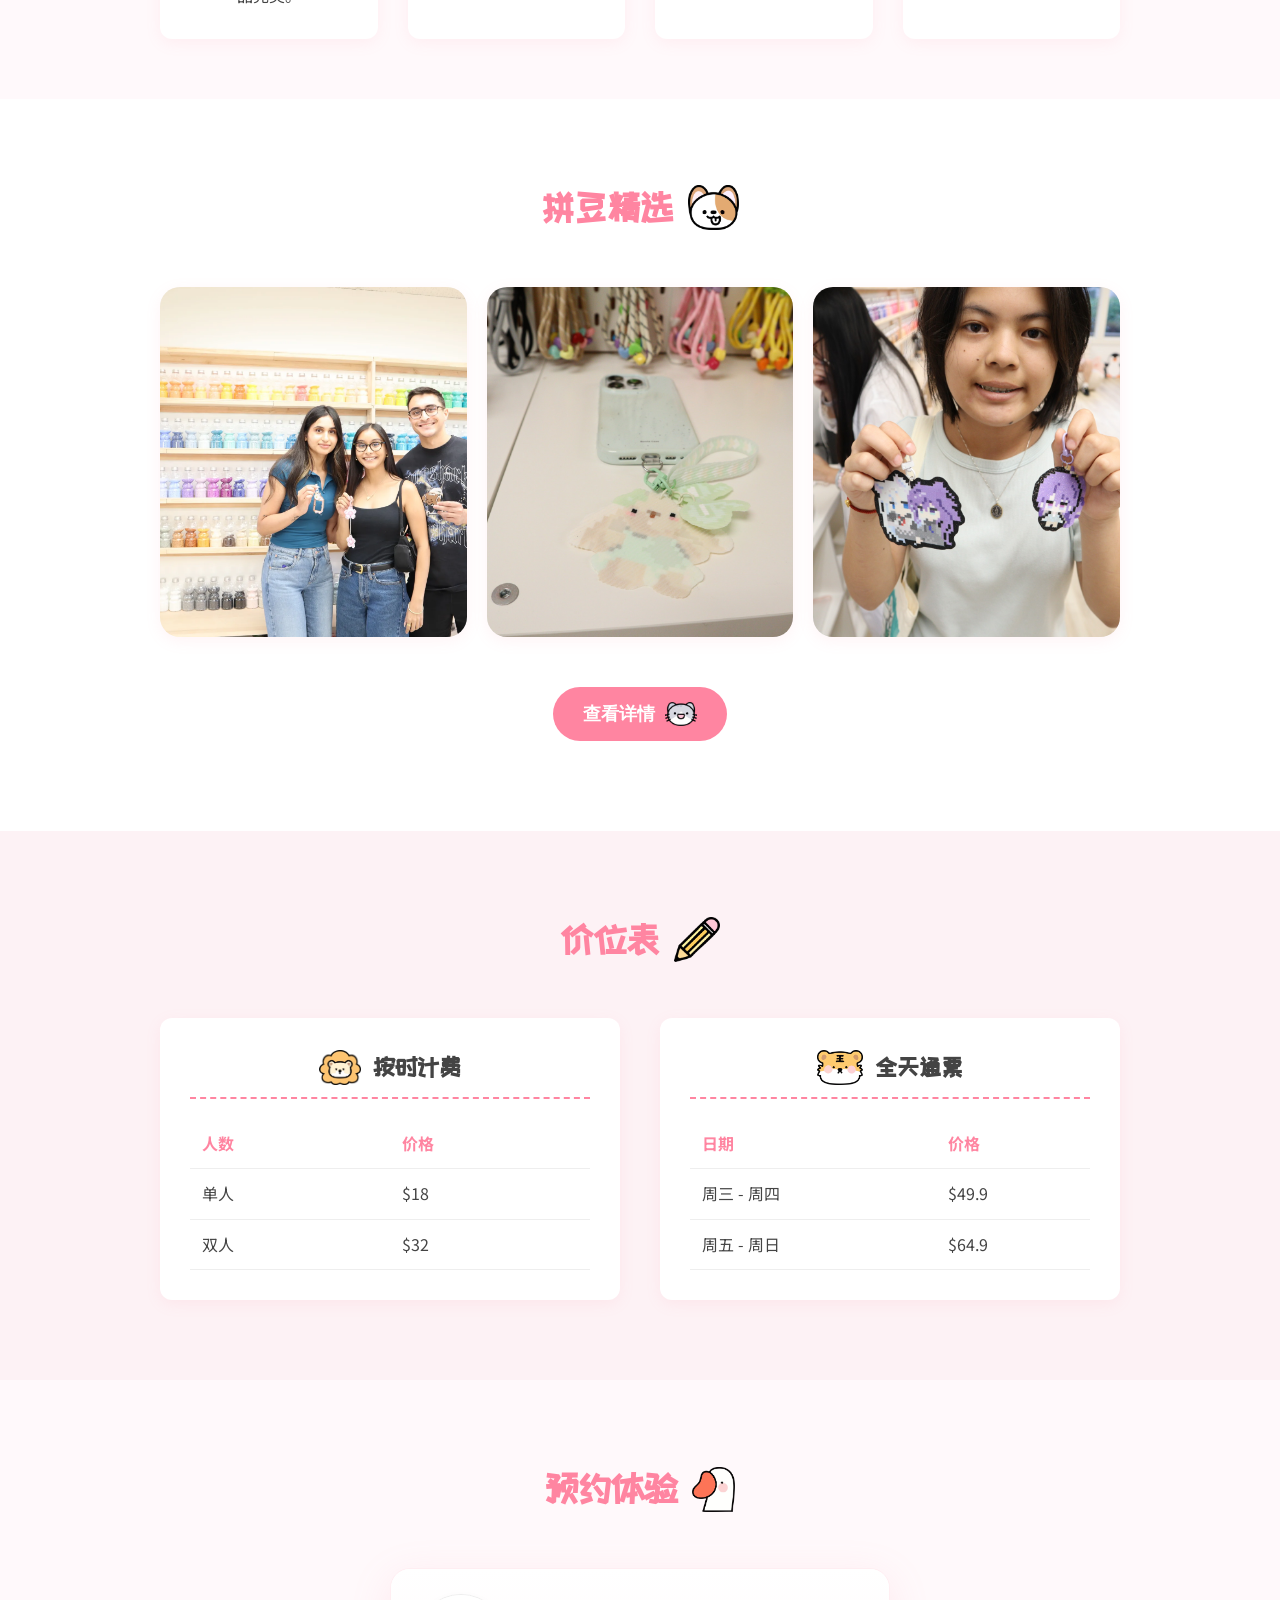
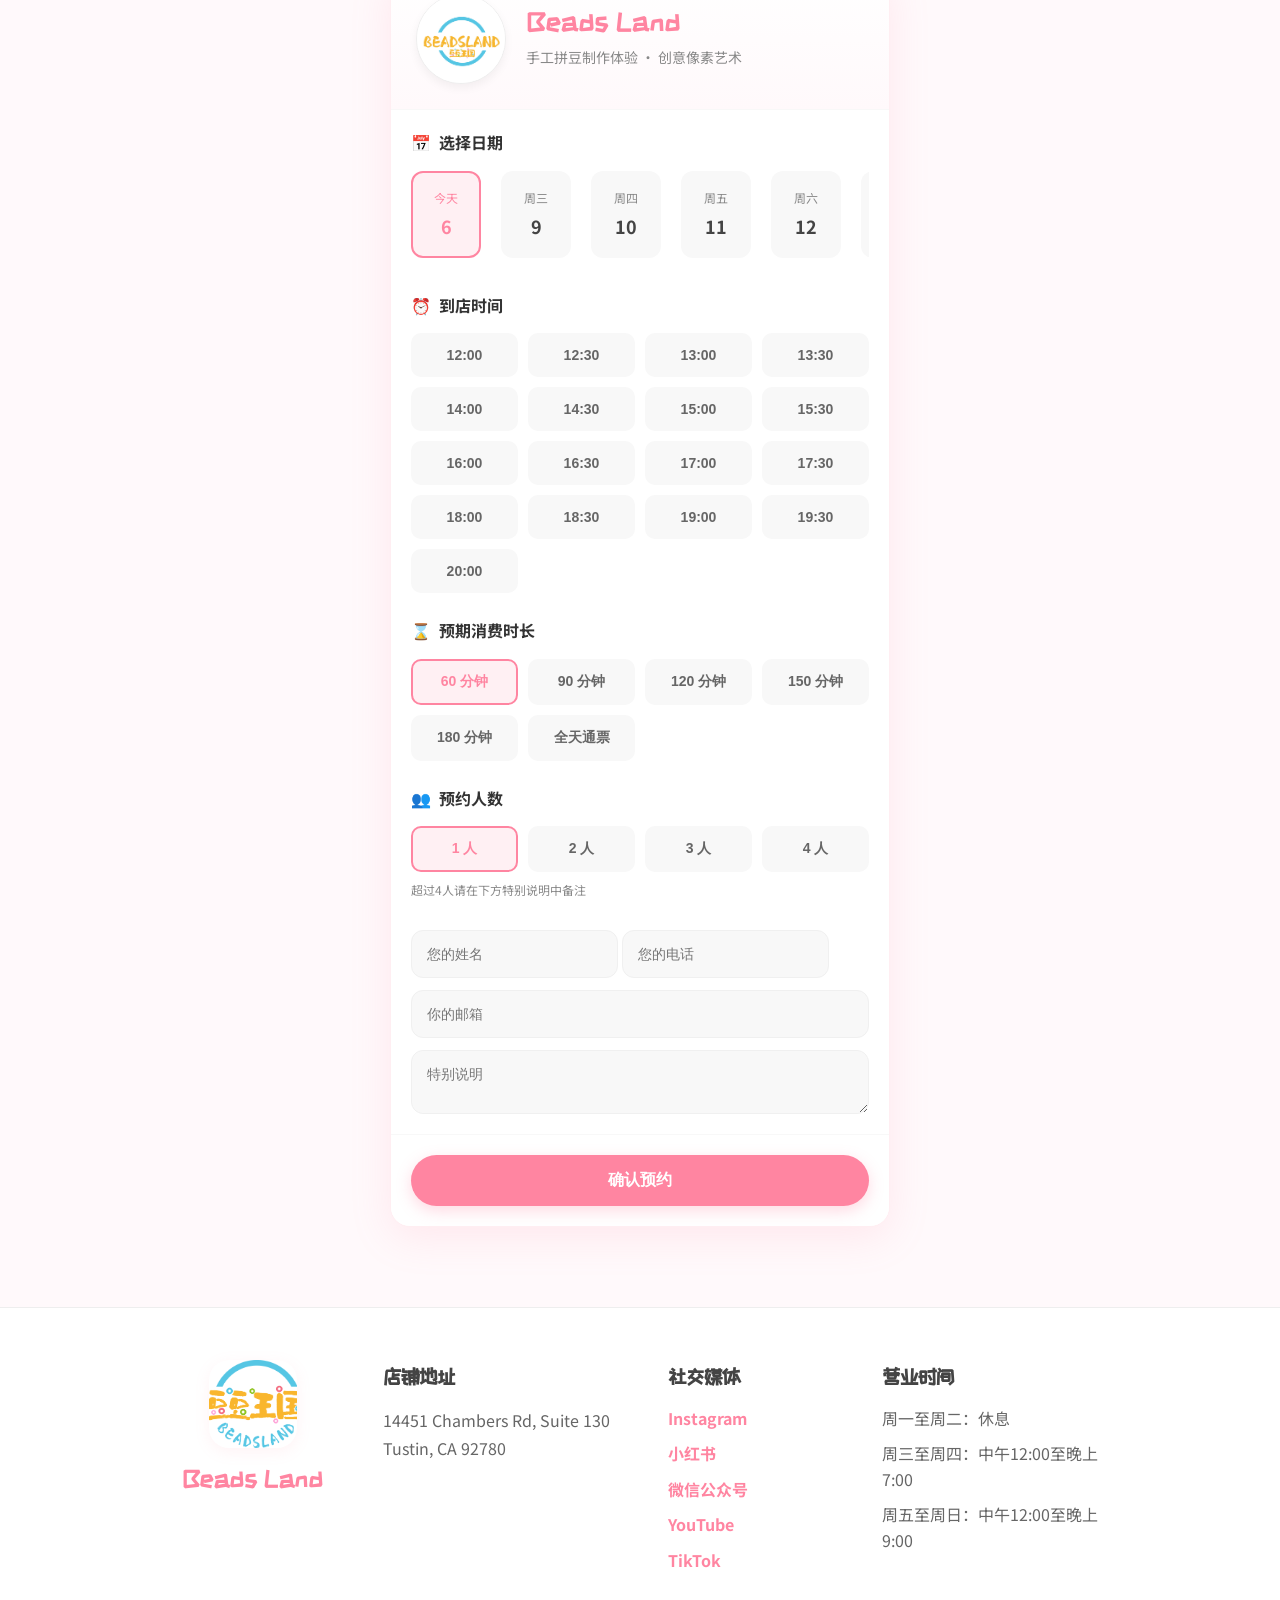
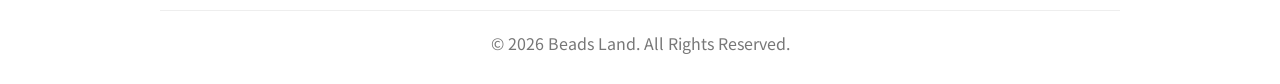
==== commit 222162a9: "Update index.html" ====
--- a/index.html
+++ b/index.html
@@ -477,22 +477,7 @@
                             <tr>
                                 <td data-i18n="td_duo_label">双人</td>
 
-                                <td class="duo-price-cell">
-                                    <span class="old-price">$32</span>
-
-                                    <div class="summer-discount-row">
-                                        <span
-                                            class="summer-discount-label"
-                                            data-i18n="summer_discount_label"
-                                        >
-                                            夏日优惠
-                                        </span>
-
-                                        <span class="summer-discount-price">
-                                            $27
-                                        </span>
-                                    </div>
-                                </td>
+                                <td>$32</td>
                             </tr>
                         </tbody>
                     </table>
@@ -698,40 +683,53 @@
 
         <!-- Summer Popup -->
 
-<!--    <div id="summerPopup" class="summer-popup hidden">-->
-
-<!--        <div class="summer-popup-content">-->
-
-<!--            <button id="closeSummerPopup" class="summer-popup-close">-->
-<!--                ×-->
-<!--            </button>-->
-
-<!--            <img-->
-<!--                id="summerPopupImage"-->
-<!--                alt="Summer Event"-->
-<!--                class="summer-popup-img"-->
-<!--            -->
-<!--                        decoding="async">-->
-
-<!--        </div>-->
-
-<!--    </div>-->
-
-<!--    <button-->
-<!--        id="floatingSummerBtn"-->
-<!--        class="floating-summer-btn"-->
-<!--    >-->
-
-<!--        <span class="summer-badge">-->
-<!--            Sale-->
-<!--        </span>-->
-
-<!--        <img-->
-<!--            src="photos/member-icon-6.png"-->
-<!--            alt="Summer Event"-->
-<!--        >-->
-
-<!--    </button>-->
+    <div id="summerPopup" class="summer-popup hidden">
+
+        <div class="summer-popup-content">
+
+            <button id="closeSummerPopup" class="summer-popup-close">
+                ×
+            </button>
+
+            <img
+                id="summerPopupImage"
+                alt="Summer Event"
+                class="summer-popup-img"
+                decoding="async">
+
+            <a
+                href="seat_booking.html"
+                id="summerBookingBtn"
+                class="summer-booking-btn"
+                aria-label="Reserve seats for September 28"
+            >
+                <span class="summer-booking-btn-icon" aria-hidden="true">✦</span>
+                <span class="summer-booking-btn-copy">
+                    <strong data-i18n="summer_booking_btn">预约座位</strong>
+                    <small data-i18n="summer_booking_sub">9月28日 · 18:00–20:00</small>
+                </span>
+                <span class="summer-booking-btn-arrow" aria-hidden="true">→</span>
+            </a>
+
+        </div>
+
+    </div>
+
+    <button
+        id="floatingSummerBtn"
+        class="floating-summer-btn"
+    >
+
+        <span class="summer-badge">
+            Sale
+        </span>
+
+        <img
+            src="photos/member-icon-6.png"
+            alt="Summer Event"
+        >
+
+    </button>
     <script src="script.js"></script>
     <script defer src="/_vercel/insights/script.js"></script>
 </body>
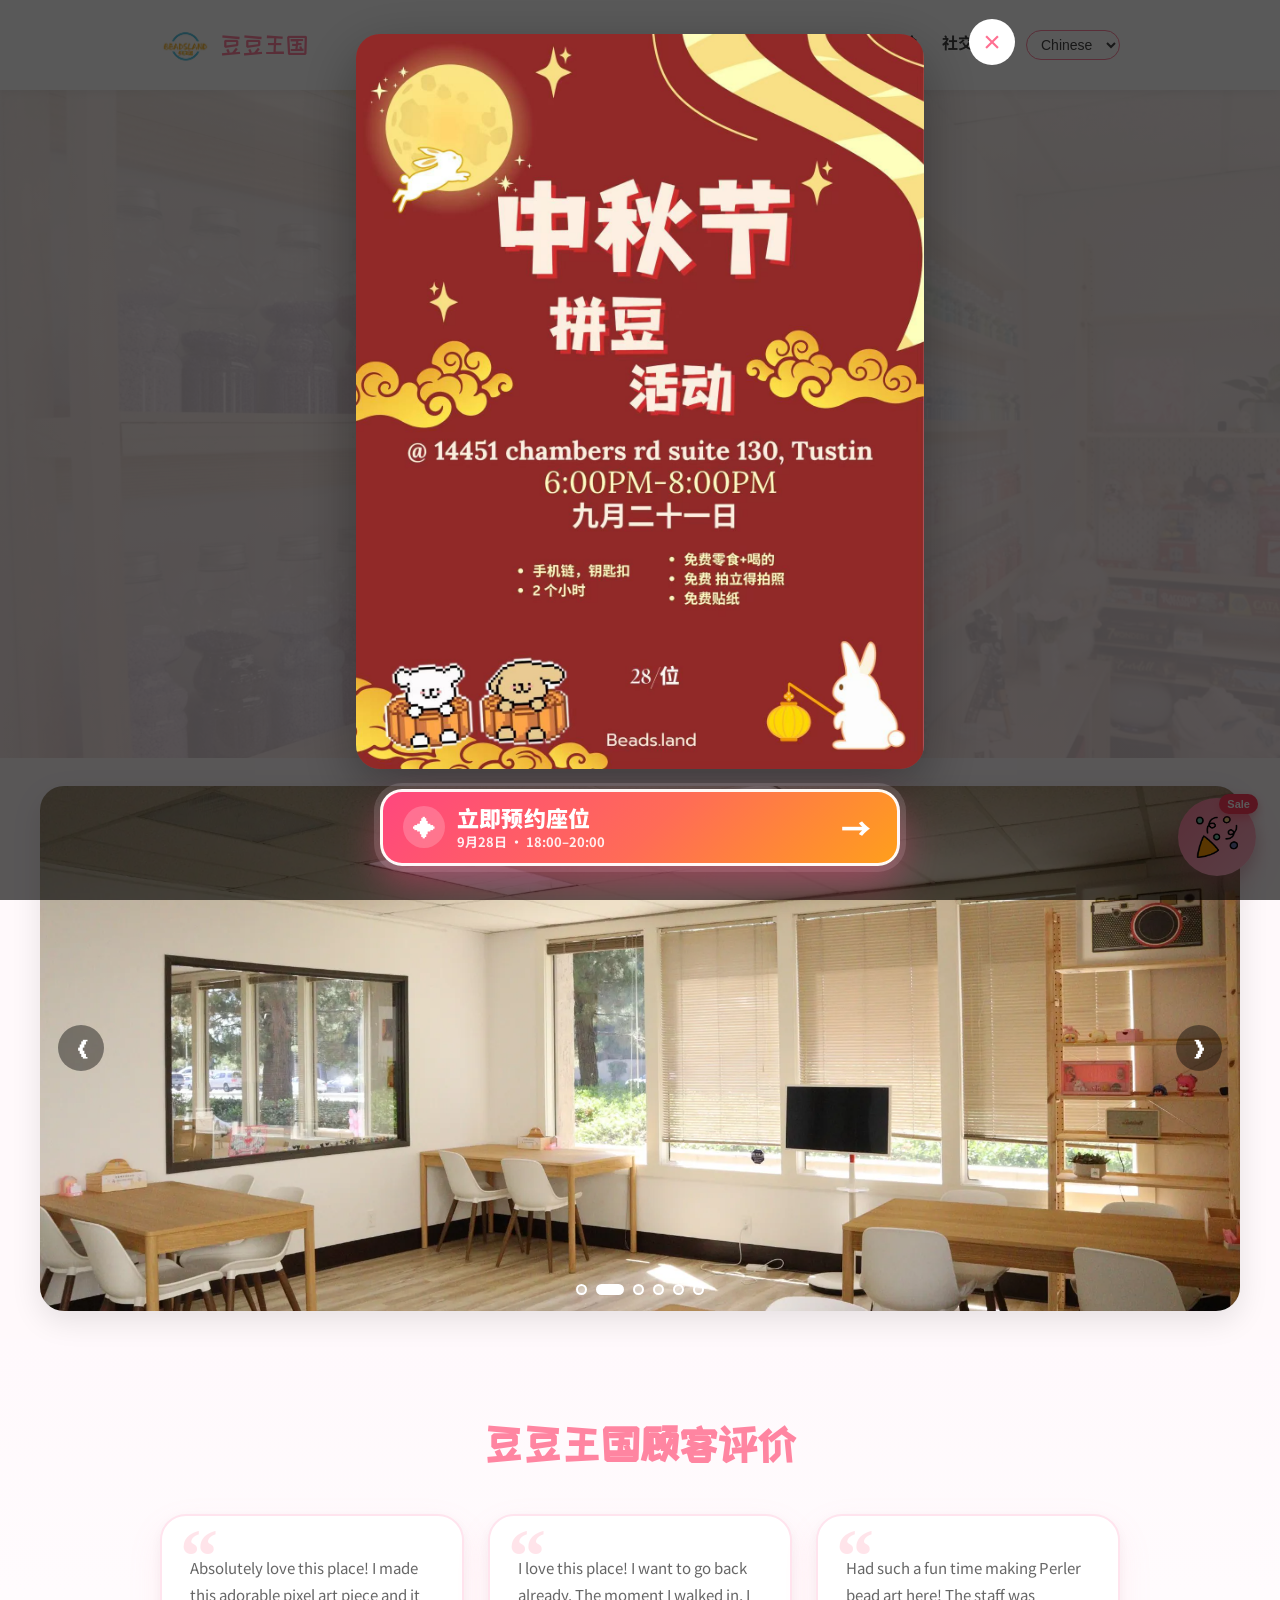
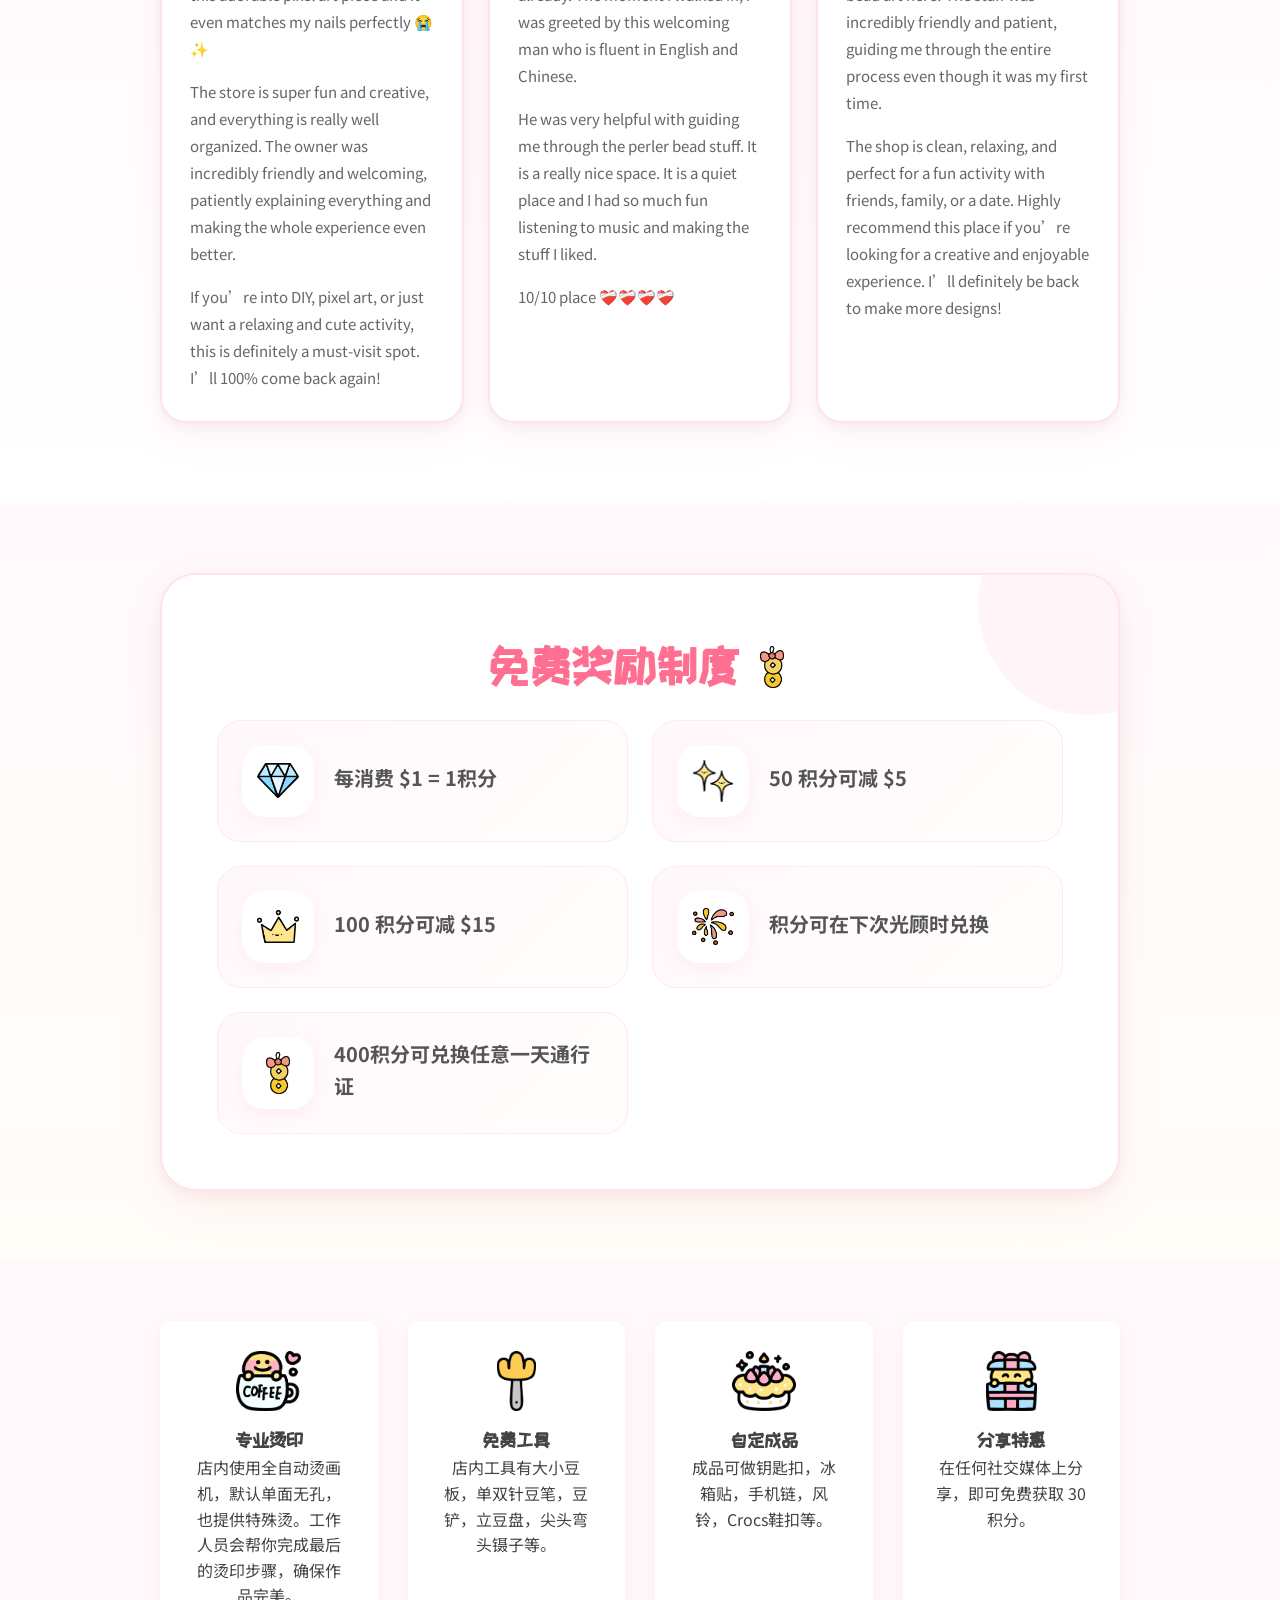
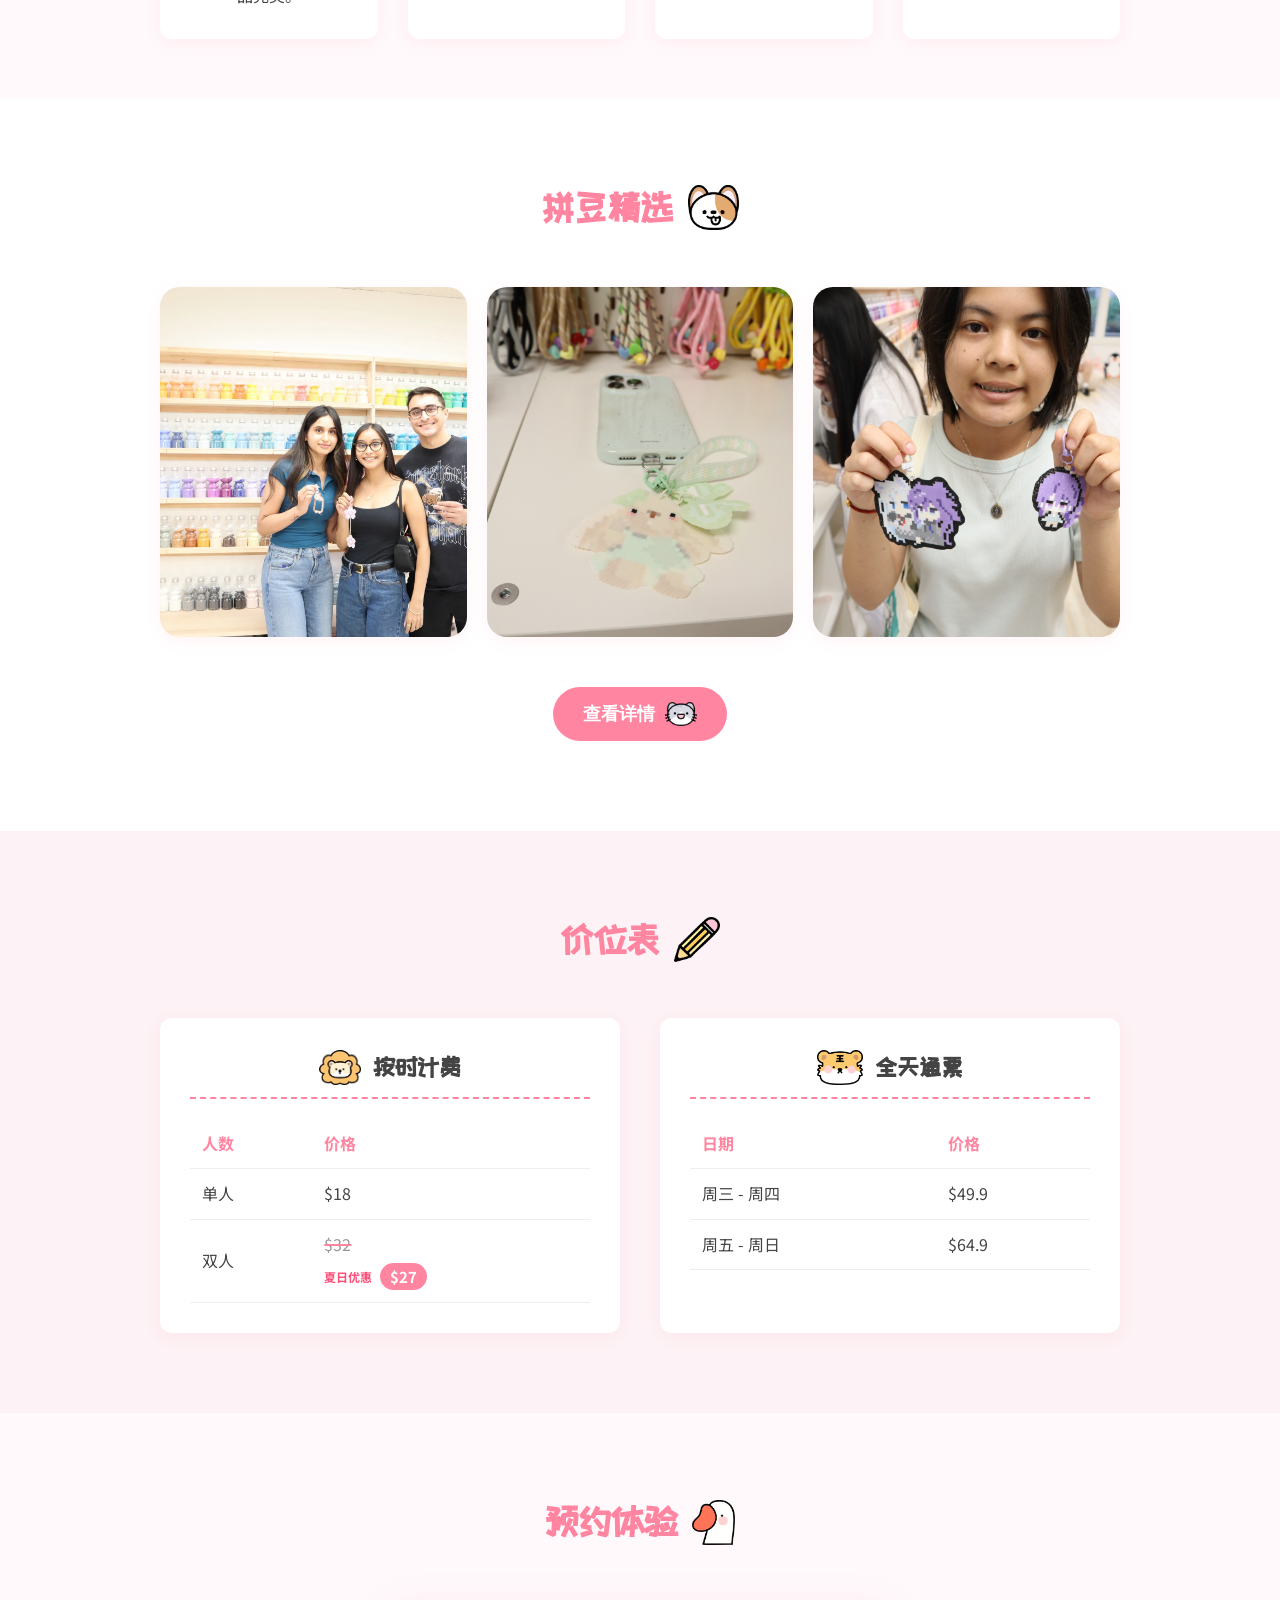
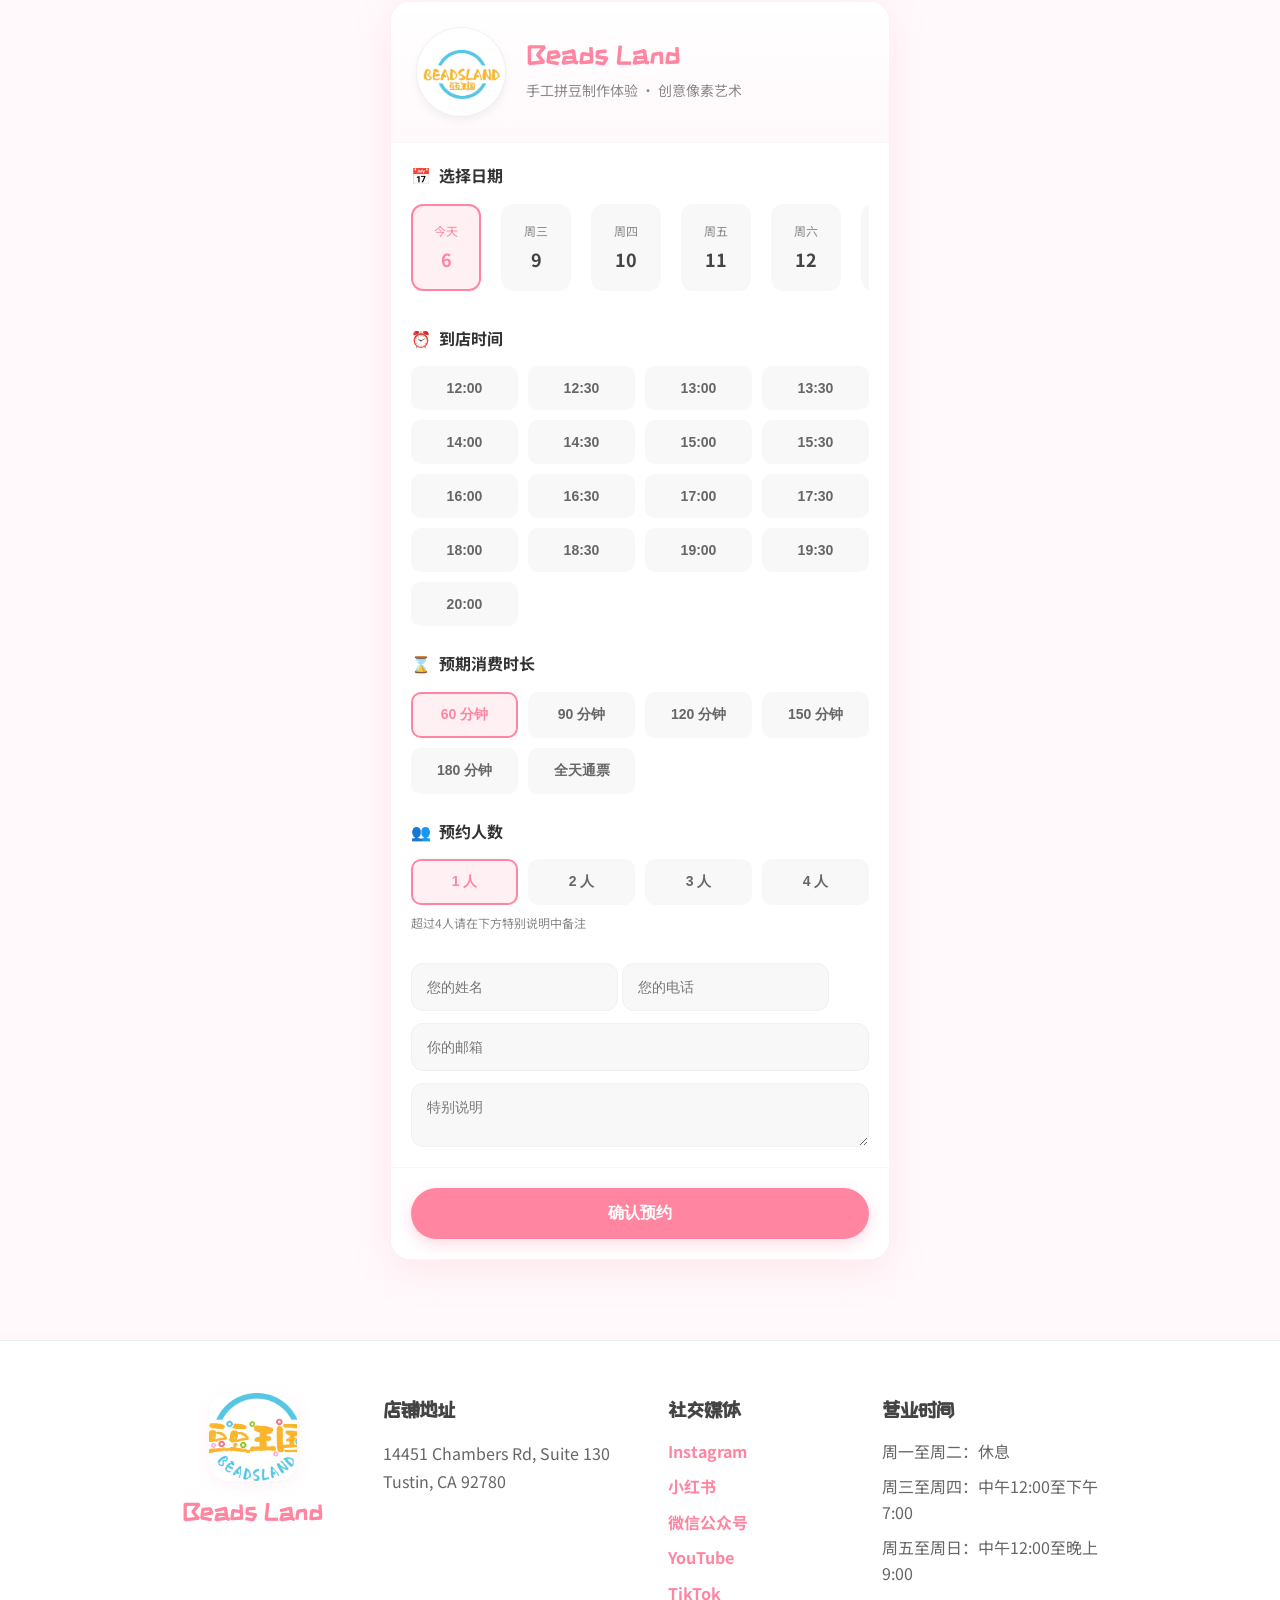
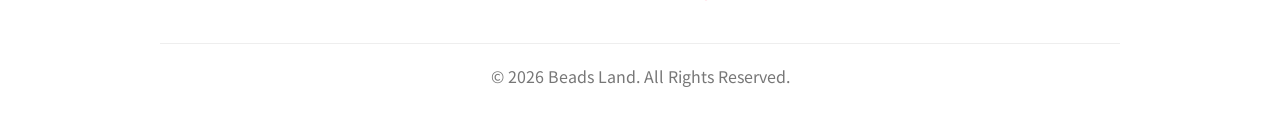
==== commit 6164090b: "Update index.html" ====
--- a/index.html
+++ b/index.html
@@ -477,7 +477,22 @@
                             <tr>
                                 <td data-i18n="td_duo_label">双人</td>
 
-                                <td>$32</td>
+                                <td class="duo-price-cell">
+                                    <span class="old-price">$32</span>
+
+                                    <div class="summer-discount-row">
+                                        <span
+                                            class="summer-discount-label"
+                                            data-i18n="summer_discount_label"
+                                        >
+                                            夏日优惠
+                                        </span>
+
+                                        <span class="summer-discount-price">
+                                            $27
+                                        </span>
+                                    </div>
+                                </td>
                             </tr>
                         </tbody>
                     </table>
@@ -701,12 +716,12 @@
                 href="seat_booking.html"
                 id="summerBookingBtn"
                 class="summer-booking-btn"
-                aria-label="Reserve seats for September 28"
+                aria-label="Reserve seats for September 21"
             >
                 <span class="summer-booking-btn-icon" aria-hidden="true">✦</span>
                 <span class="summer-booking-btn-copy">
                     <strong data-i18n="summer_booking_btn">预约座位</strong>
-                    <small data-i18n="summer_booking_sub">9月28日 · 18:00–20:00</small>
+                    <small data-i18n="summer_booking_sub">9月21日 · 18:00–20:00</small>
                 </span>
                 <span class="summer-booking-btn-arrow" aria-hidden="true">→</span>
             </a>
--- a/style.css
+++ b/style.css
@@ -948,19 +948,114 @@
     justify-content: center;
     align-items: center;
     z-index: 999999;
-    padding: 20px;
+    padding: 18px;
+    overflow: hidden;
 }
 
 .summer-popup-content {
     position: relative;
-}
-
+    width: min(720px, calc(100vw - 36px));
+    max-height: calc(100vh - 36px);
+    max-height: calc(100dvh - 36px);
+    display: flex;
+    flex-direction: column;
+    align-items: center;
+    justify-content: center;
+}
+
+/* Keep the promotion artwork at its natural aspect ratio.
+   width:auto prevents a smaller source image from being stretched to 720px. */
 .summer-popup-img {
-    width: 100%;
-    max-width: 720px;
-    max-height: 92vh;
-    border-radius: 28px;
+    display: block;
+    width: auto;
+    height: auto;
+    max-width: 100%;
+    max-height: calc(100vh - 165px);
+    max-height: calc(100dvh - 165px);
+    object-fit: contain;
+    flex: 0 1 auto;
+    border-radius: 24px;
     box-shadow: 0 20px 60px rgba(0,0,0,0.35);
+}
+
+.summer-booking-btn {
+    position: relative;
+    z-index: 3;
+    flex: 0 0 auto;
+    width: min(520px, 92%);
+    min-height: 76px;
+    margin-top: 20px;
+    padding: 13px 20px;
+    border: 3px solid rgba(255,255,255,0.95);
+    border-radius: 22px;
+    background: linear-gradient(135deg, #ff477e 0%, #ff6b57 52%, #ff9f1c 100%);
+    color: #fff;
+    text-decoration: none;
+    display: grid;
+    grid-template-columns: 42px 1fr 36px;
+    align-items: center;
+    gap: 12px;
+    box-shadow:
+        0 18px 42px rgba(255, 71, 126, 0.44),
+        0 0 0 6px rgba(255,255,255,0.14);
+    transition: transform 0.2s ease, box-shadow 0.2s ease, filter 0.2s ease;
+    animation: summerBookingPulse 1.9s ease-in-out infinite;
+}
+
+.summer-booking-btn-icon {
+    width: 42px;
+    height: 42px;
+    border-radius: 50%;
+    display: inline-flex;
+    align-items: center;
+    justify-content: center;
+    background: rgba(255,255,255,0.2);
+    font-size: 22px;
+    font-weight: 900;
+}
+
+.summer-booking-btn-copy {
+    display: flex;
+    flex-direction: column;
+    align-items: flex-start;
+    text-align: left;
+    line-height: 1.1;
+}
+
+.summer-booking-btn-copy strong {
+    font-size: 22px;
+    font-weight: 900;
+    letter-spacing: 0.01em;
+}
+
+.summer-booking-btn-copy small {
+    margin-top: 6px;
+    font-size: 13px;
+    font-weight: 700;
+    color: rgba(255,255,255,0.9);
+}
+
+.summer-booking-btn-arrow {
+    font-size: 30px;
+    font-weight: 900;
+    line-height: 1;
+}
+
+.summer-booking-btn:hover {
+    transform: translateY(-4px) scale(1.025);
+    filter: saturate(1.08);
+    box-shadow:
+        0 24px 52px rgba(255, 71, 126, 0.52),
+        0 0 0 7px rgba(255,255,255,0.2);
+}
+
+.summer-booking-btn:active {
+    transform: translateY(-1px) scale(0.99);
+}
+
+@keyframes summerBookingPulse {
+    0%, 100% { box-shadow: 0 18px 42px rgba(255, 71, 126, 0.42), 0 0 0 6px rgba(255,255,255,0.13); }
+    50% { box-shadow: 0 22px 50px rgba(255, 71, 126, 0.55), 0 0 0 10px rgba(255,255,255,0.06); }
 }
 
 .summer-popup-close {
@@ -1306,13 +1401,54 @@
     /* Popup */
 
     .summer-popup {
-        padding: 12px;
+        padding: 10px;
+    }
+
+    .summer-popup-content {
+        width: min(100%, calc(100vw - 20px));
+        max-height: calc(100vh - 20px);
+        max-height: calc(100dvh - 20px);
     }
 
     .summer-popup-img {
+        width: auto;
+        height: auto;
         max-width: 100%;
-        max-height: 82vh;
+        max-height: calc(100vh - 145px);
+        max-height: calc(100dvh - 145px);
         border-radius: 18px;
+    }
+
+    .summer-booking-btn {
+        position: relative;
+        z-index: 3;
+        flex: 0 0 auto;
+        width: min(100%, 520px);
+        min-width: 0;
+        min-height: 68px;
+        margin-top: 12px;
+        padding: 10px 14px;
+        grid-template-columns: 36px 1fr 28px;
+        gap: 10px;
+        border-radius: 18px;
+    }
+
+    .summer-booking-btn-icon {
+        width: 36px;
+        height: 36px;
+        font-size: 18px;
+    }
+
+    .summer-booking-btn-copy strong {
+        font-size: 18px;
+    }
+
+    .summer-booking-btn-copy small {
+        font-size: 11px;
+    }
+
+    .summer-booking-btn-arrow {
+        font-size: 25px;
     }
 
     .summer-popup-close {
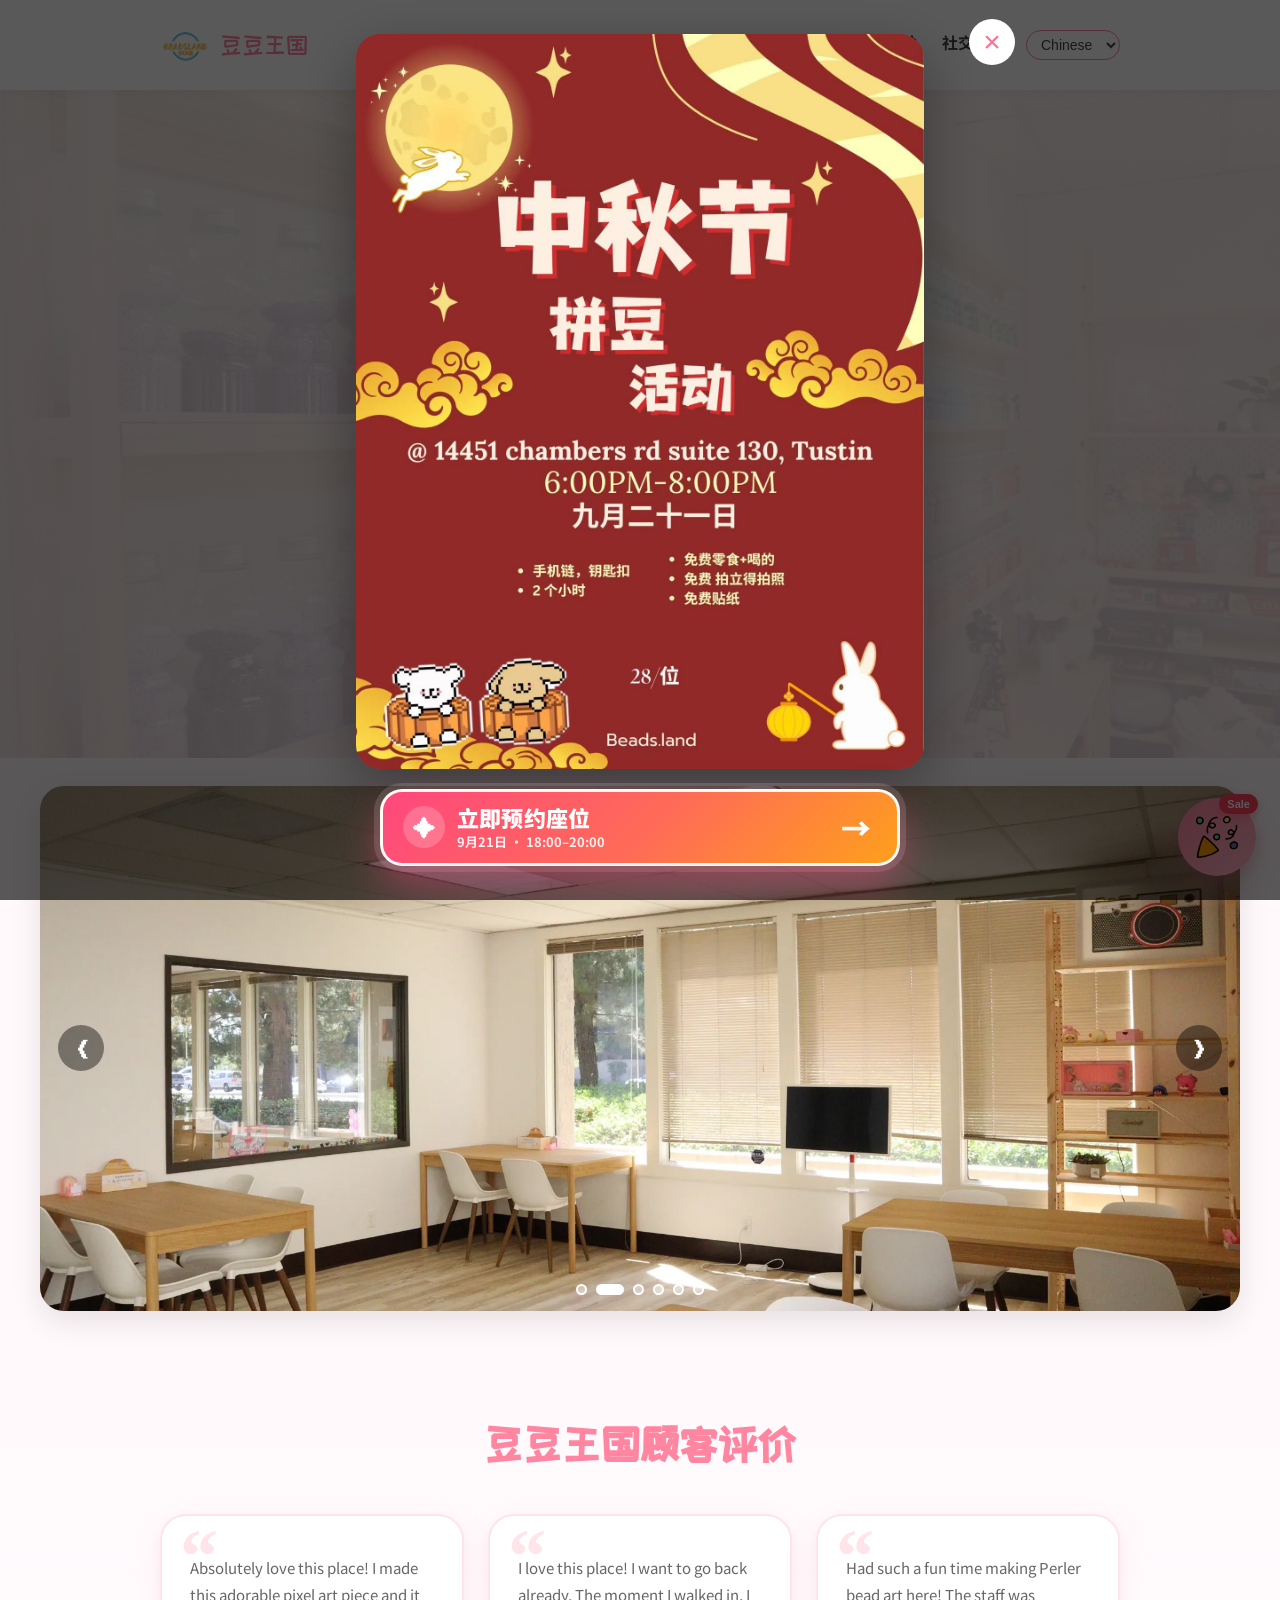
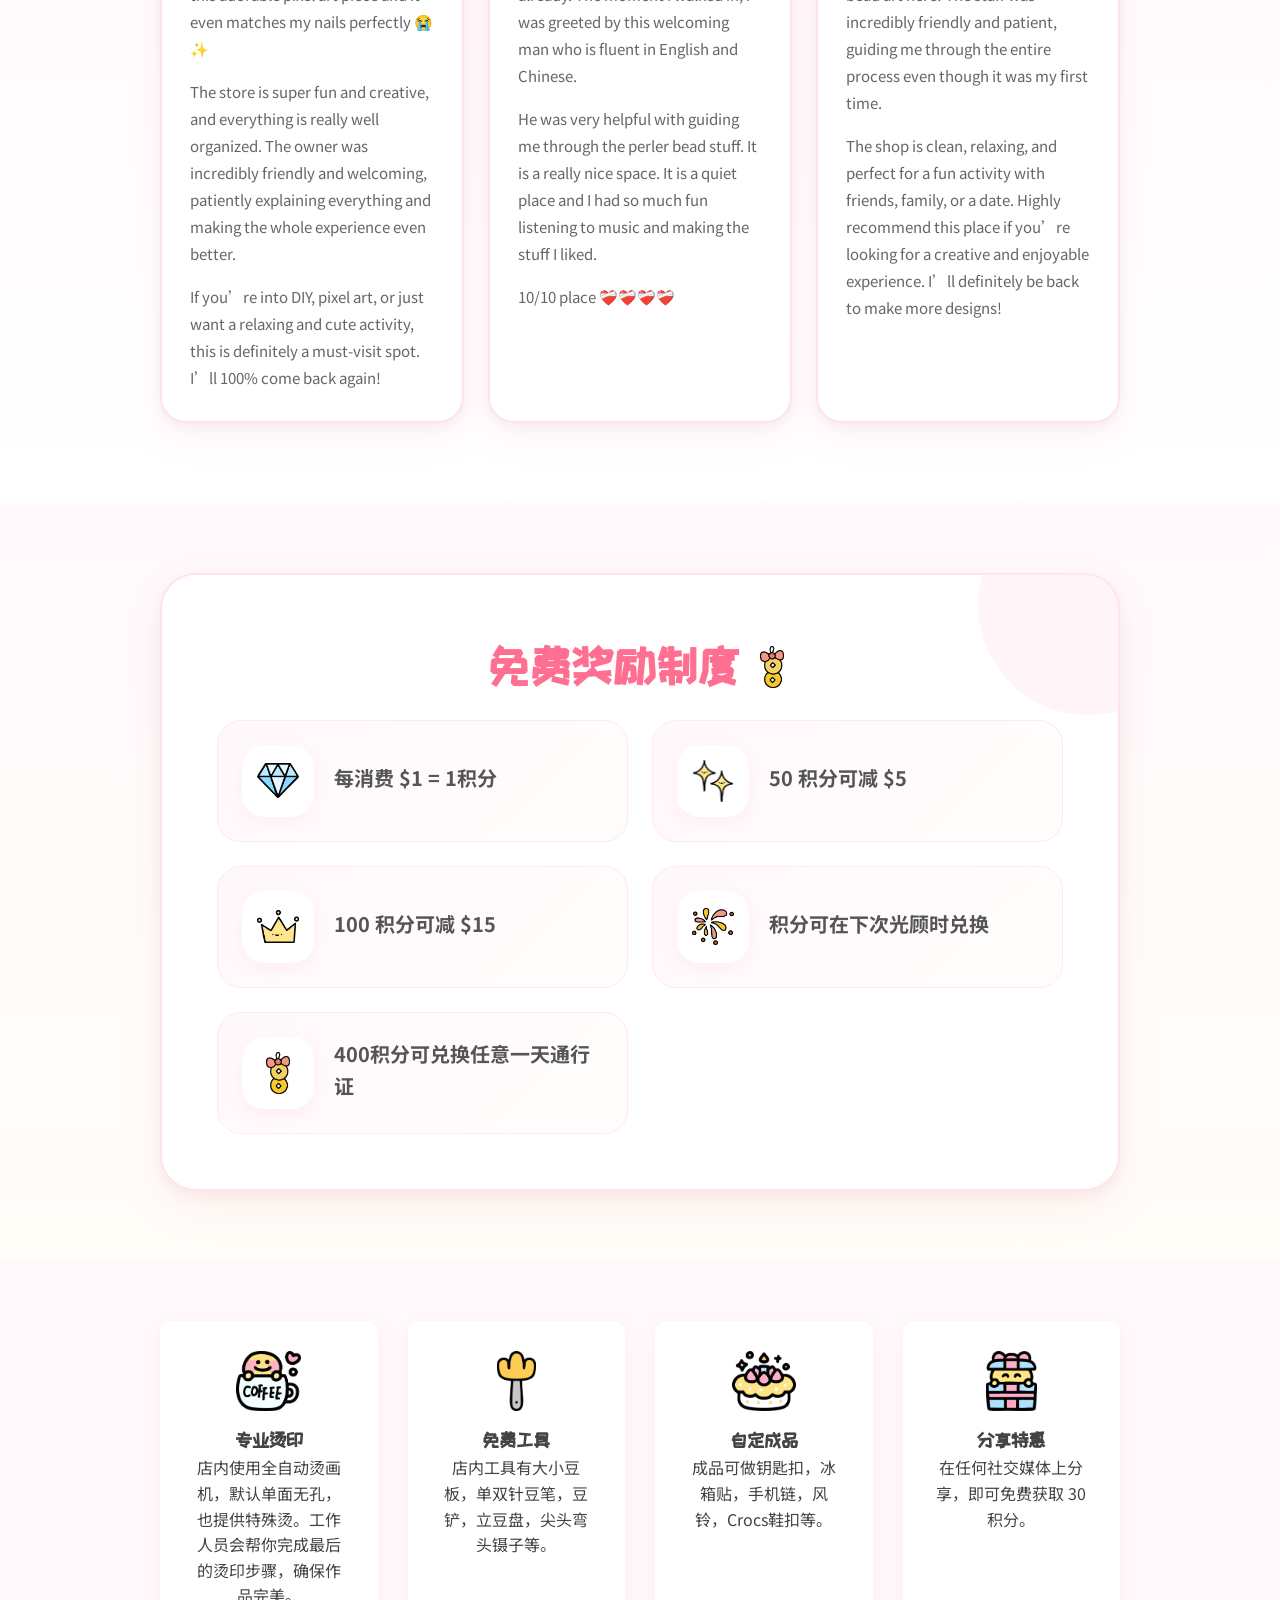
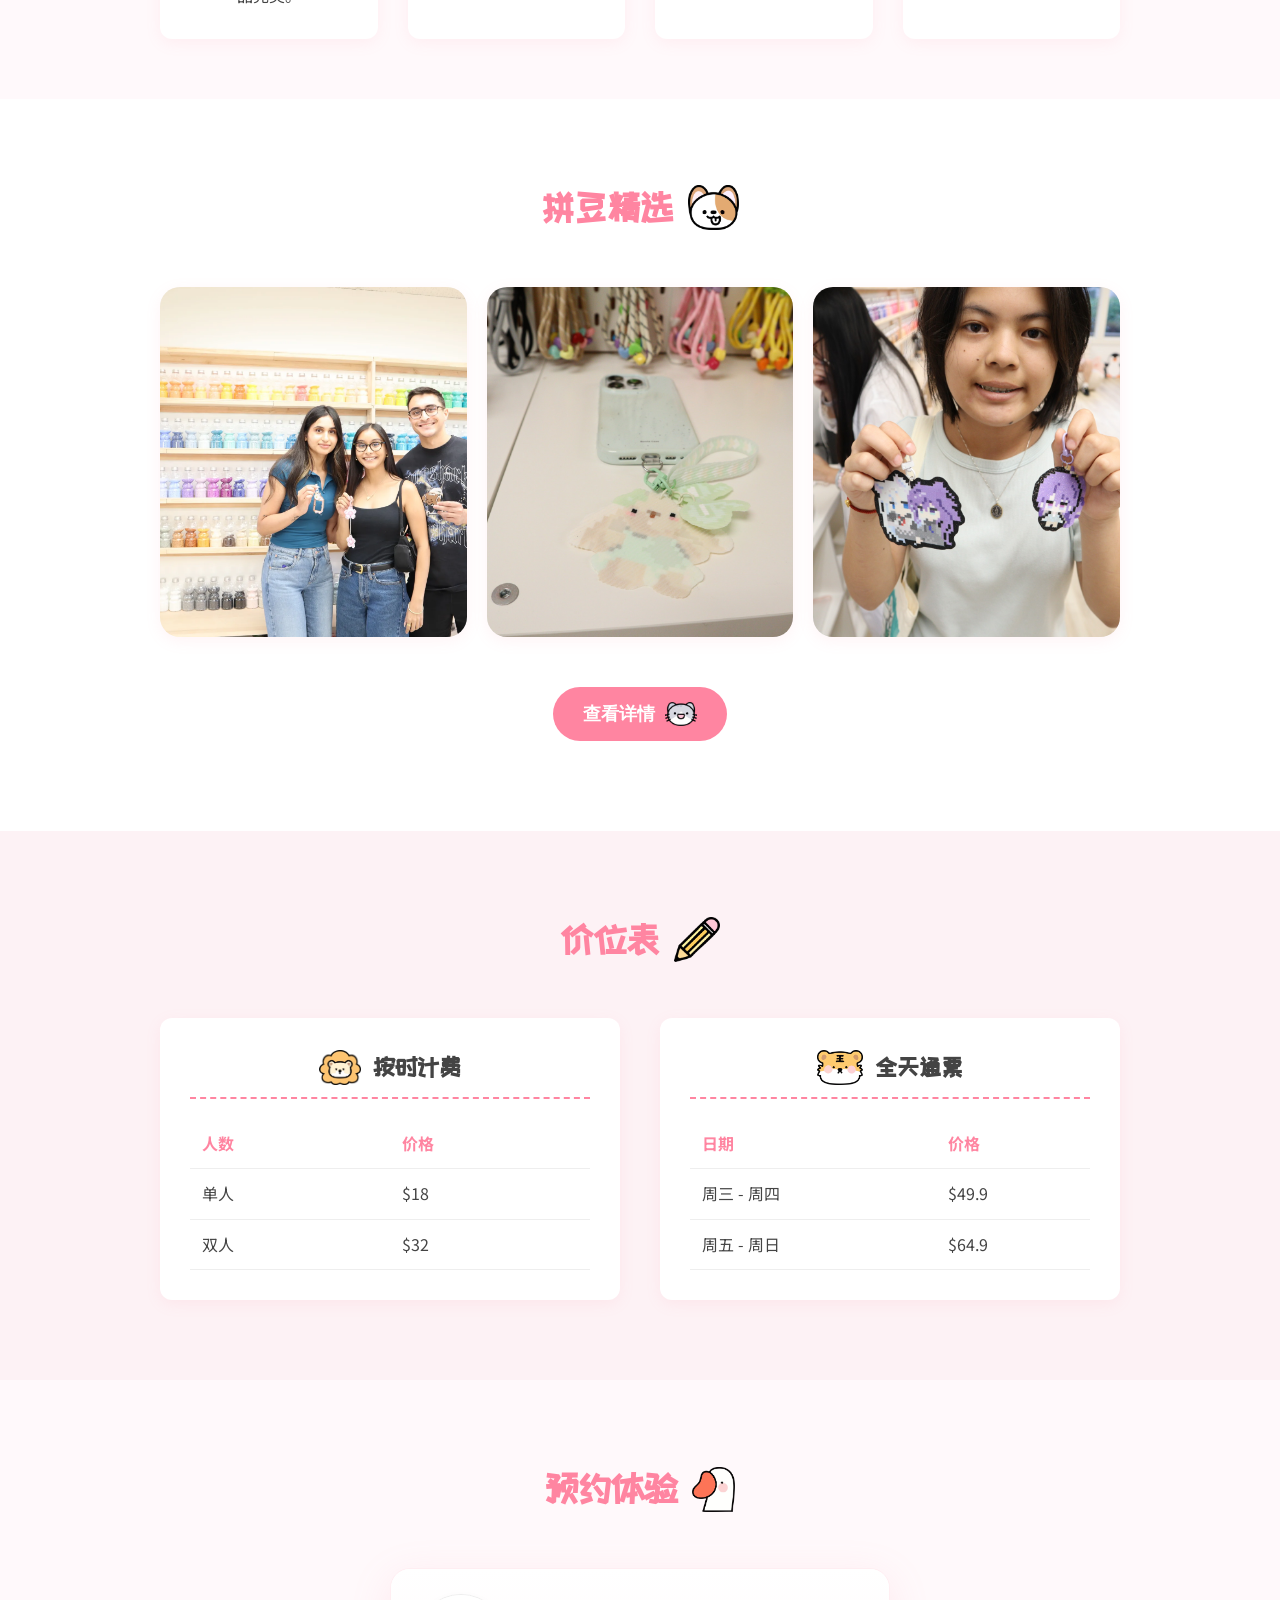
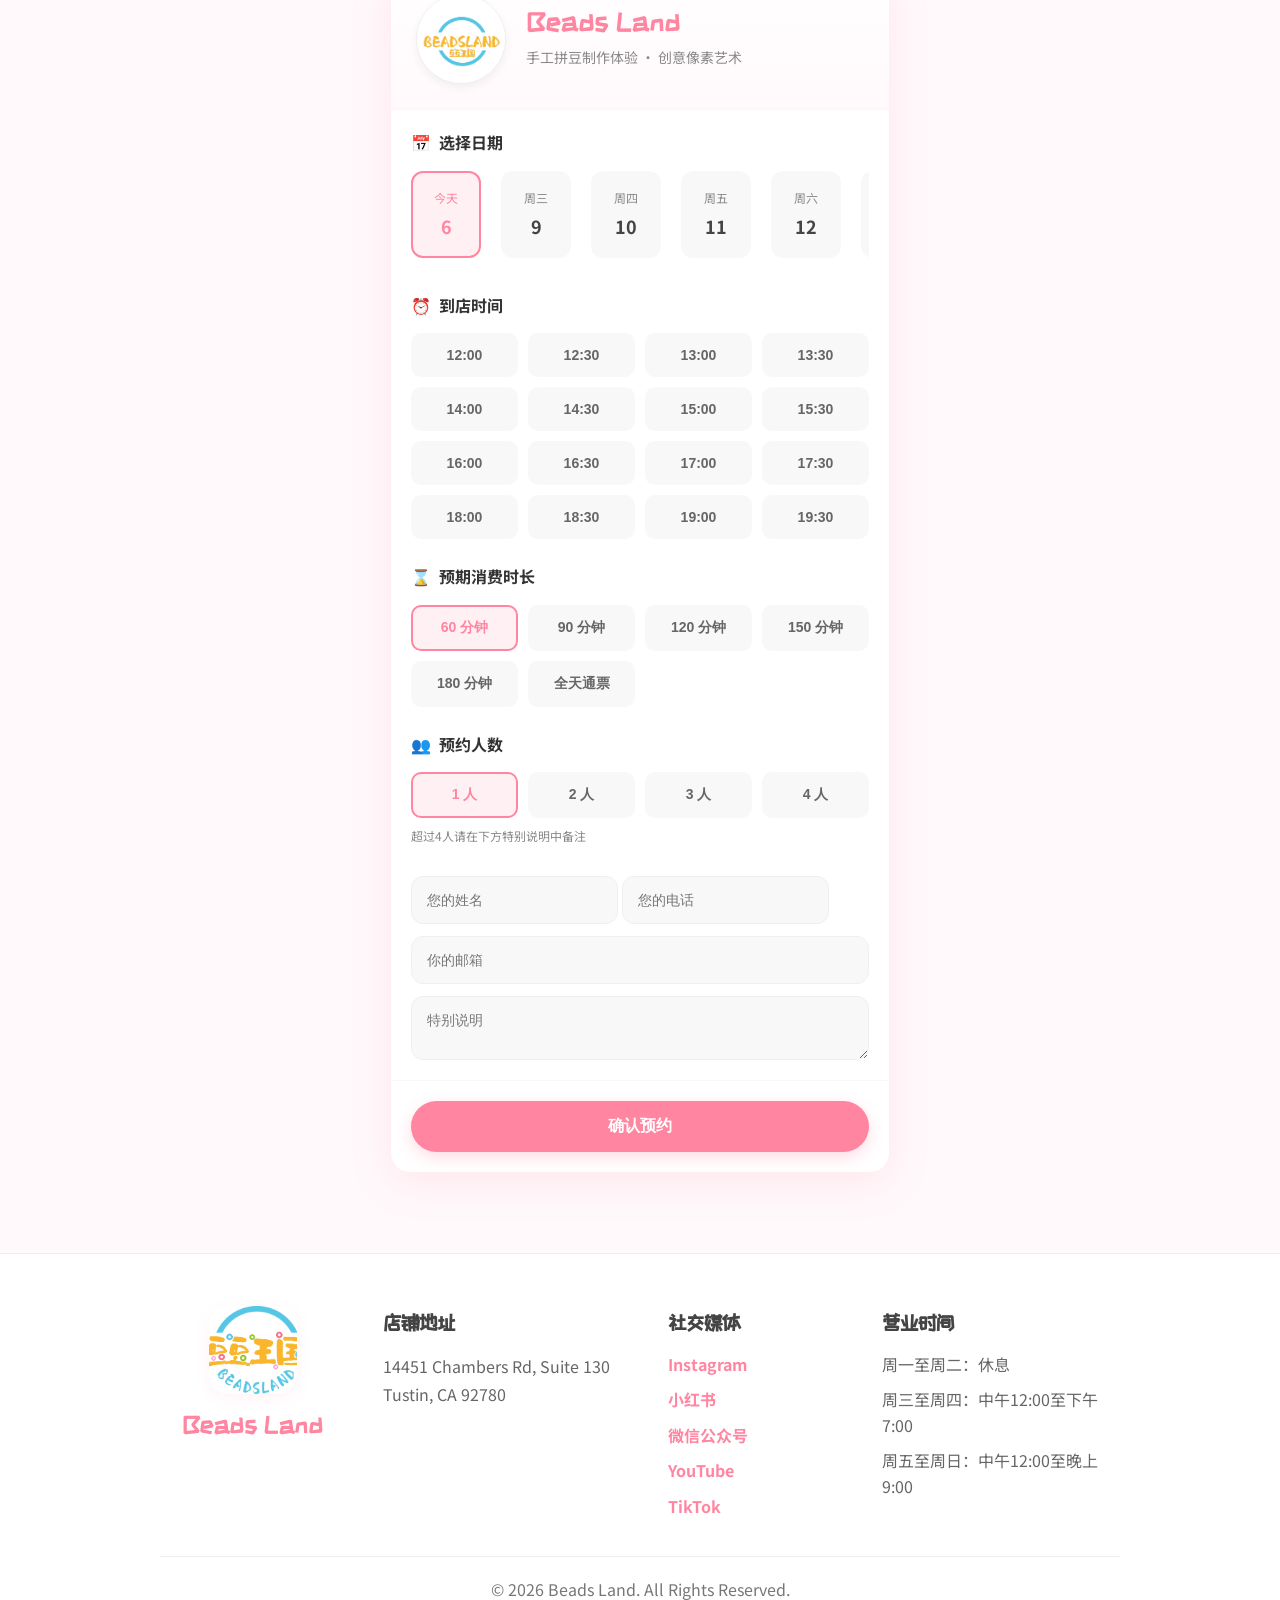
==== commit 7c3b2016: "Update index.html" ====
--- a/index.html
+++ b/index.html
@@ -476,23 +476,7 @@
                             </tr>
                             <tr>
                                 <td data-i18n="td_duo_label">双人</td>
-
-                                <td class="duo-price-cell">
-                                    <span class="old-price">$32</span>
-
-                                    <div class="summer-discount-row">
-                                        <span
-                                            class="summer-discount-label"
-                                            data-i18n="summer_discount_label"
-                                        >
-                                            夏日优惠
-                                        </span>
-
-                                        <span class="summer-discount-price">
-                                            $27
-                                        </span>
-                                    </div>
-                                </td>
+                                <td>$32</td>
                             </tr>
                         </tbody>
                     </table>
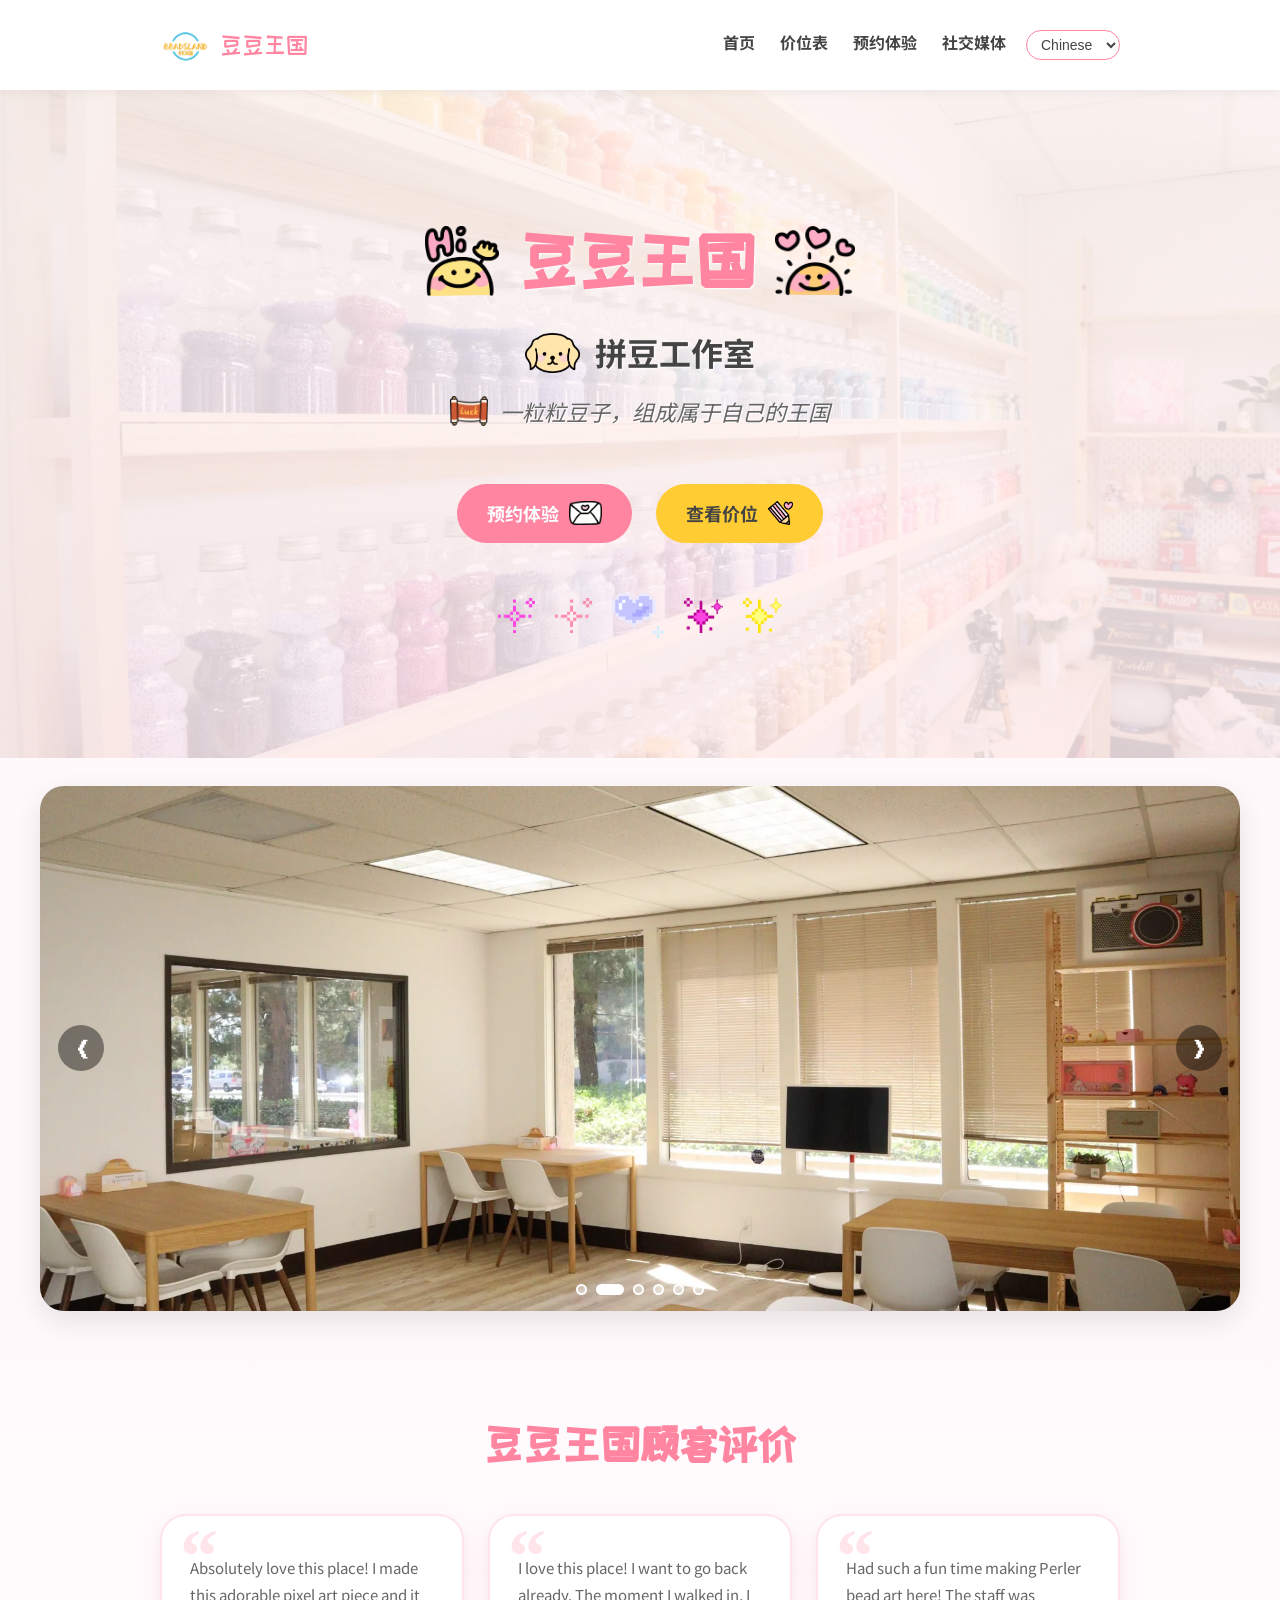
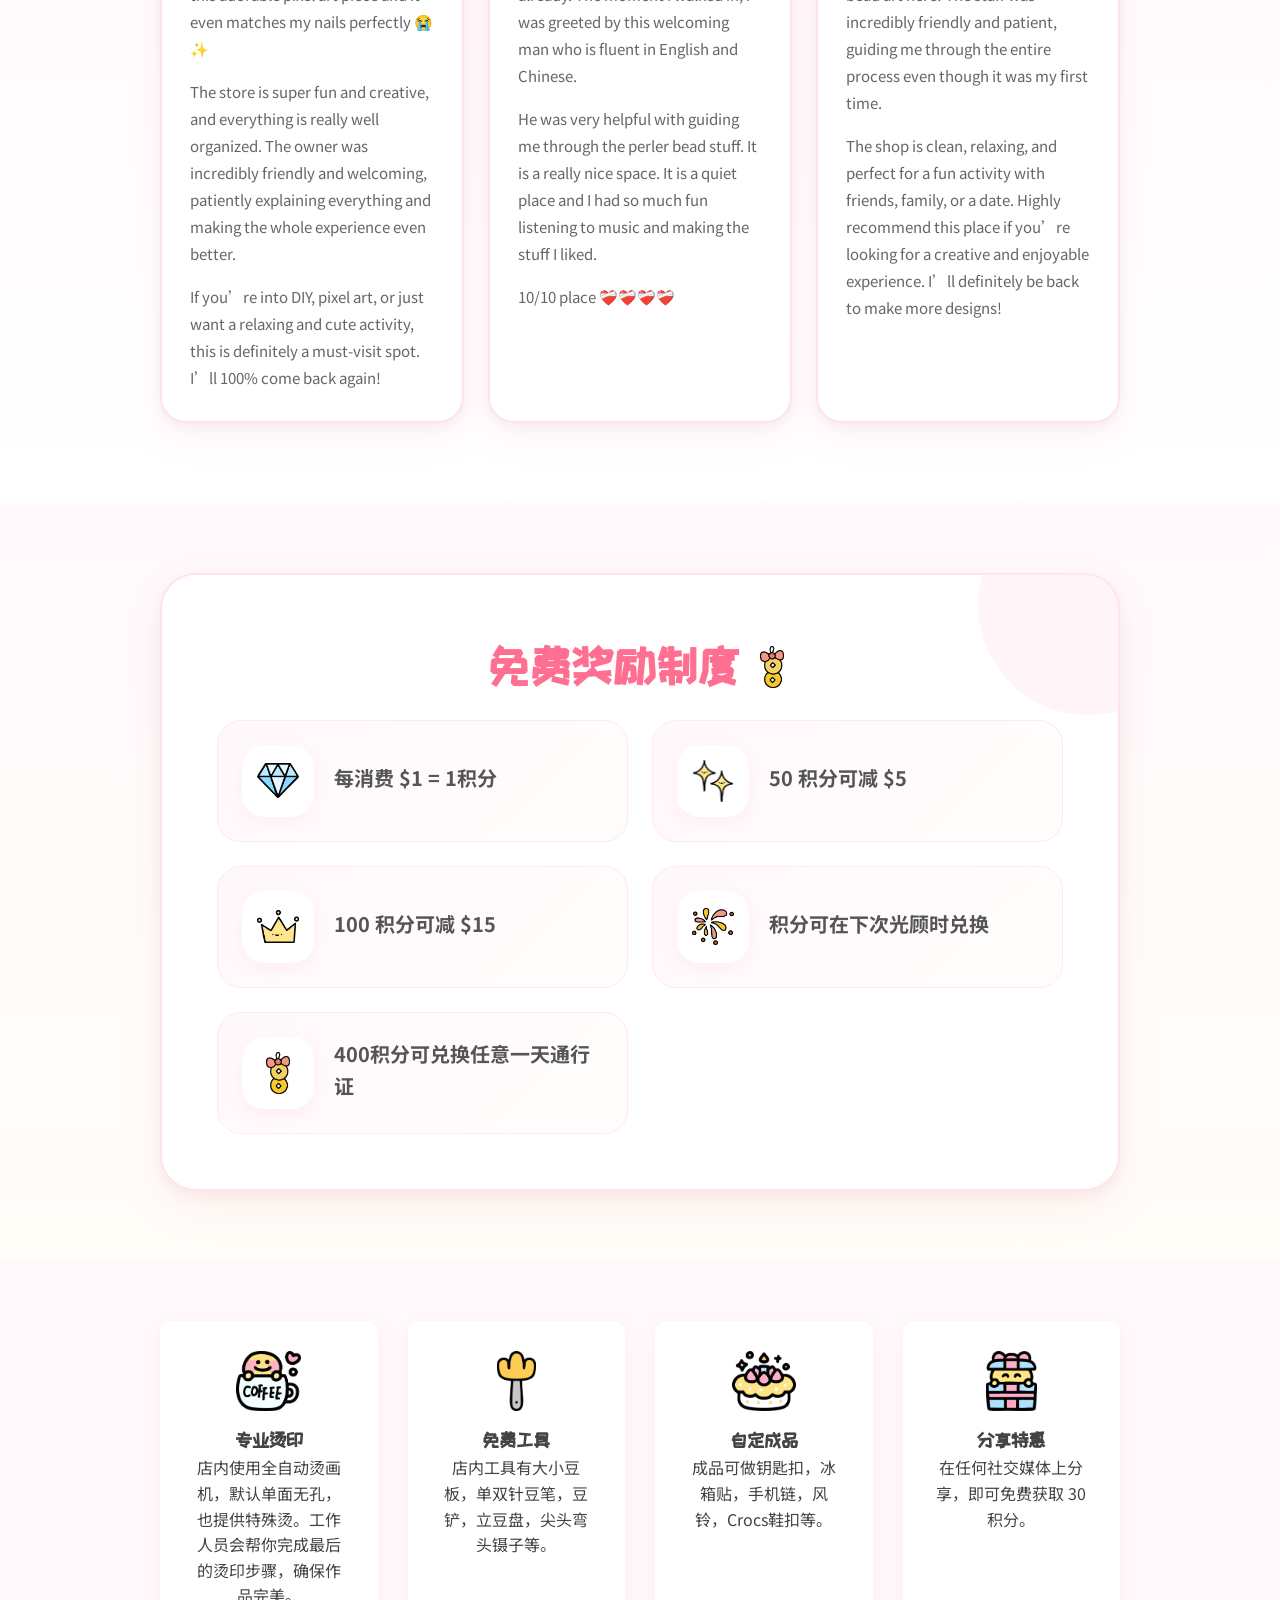
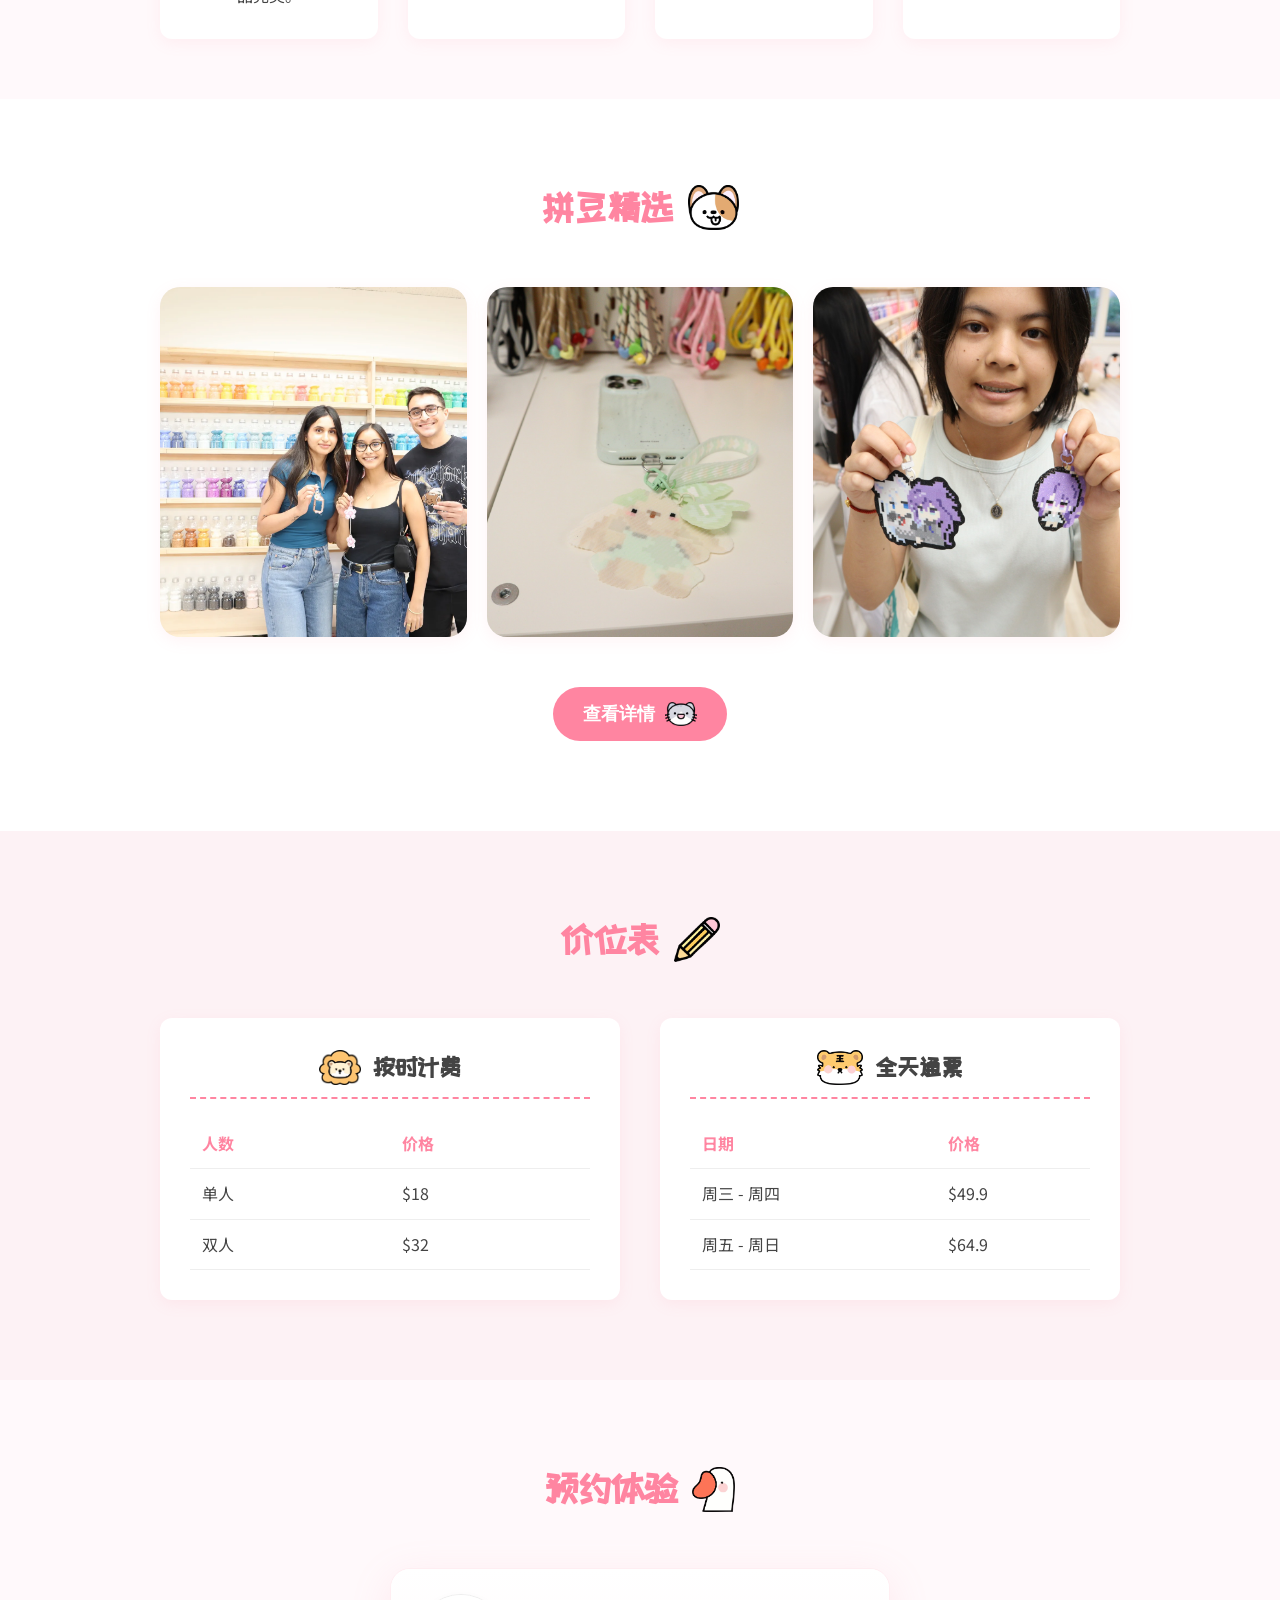
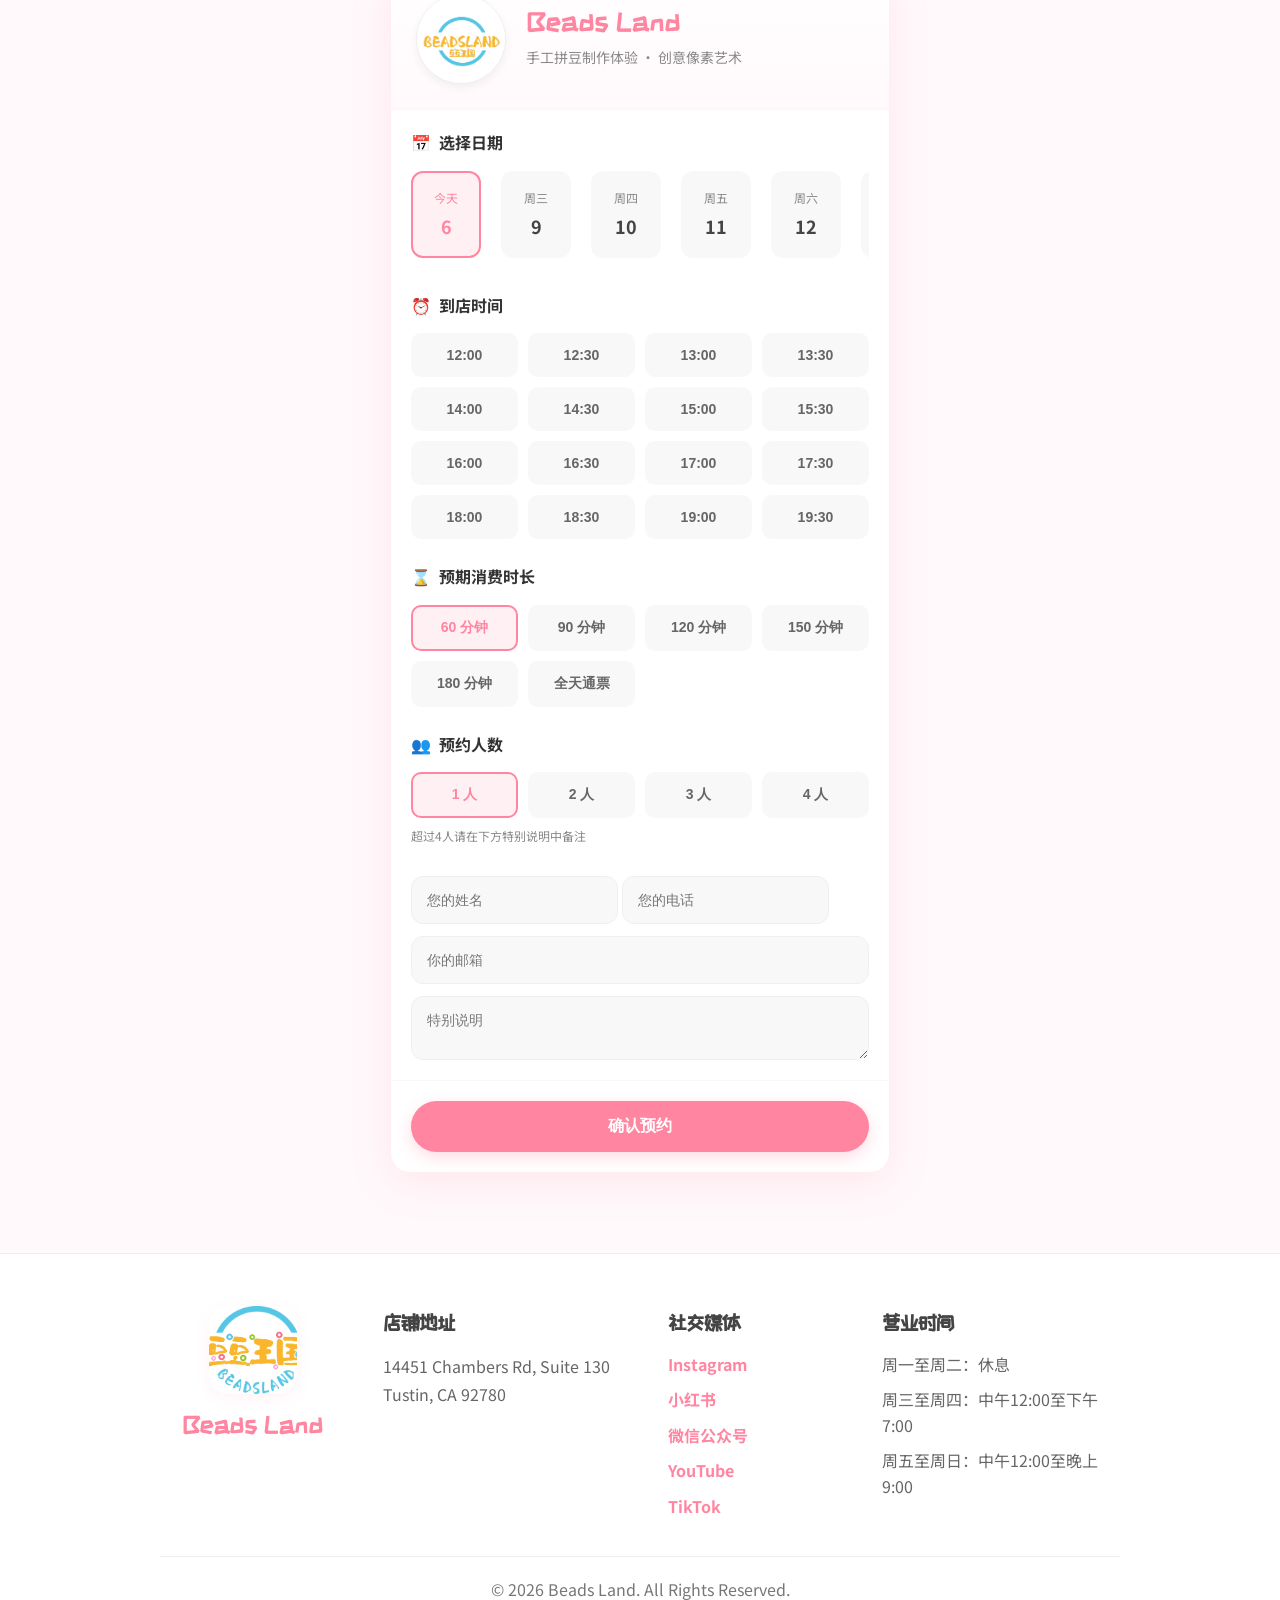
==== commit 0e289678: "Update index.html" ====
--- a/index.html
+++ b/index.html
@@ -680,7 +680,7 @@
         </div>
     </div>
 
-        <!-- Summer Popup -->
+        <!-- Summer Popup 
 
     <div id="summerPopup" class="summer-popup hidden">
 
@@ -728,7 +728,7 @@
             alt="Summer Event"
         >
 
-    </button>
+    </button-->
     <script src="script.js"></script>
     <script defer src="/_vercel/insights/script.js"></script>
 </body>
